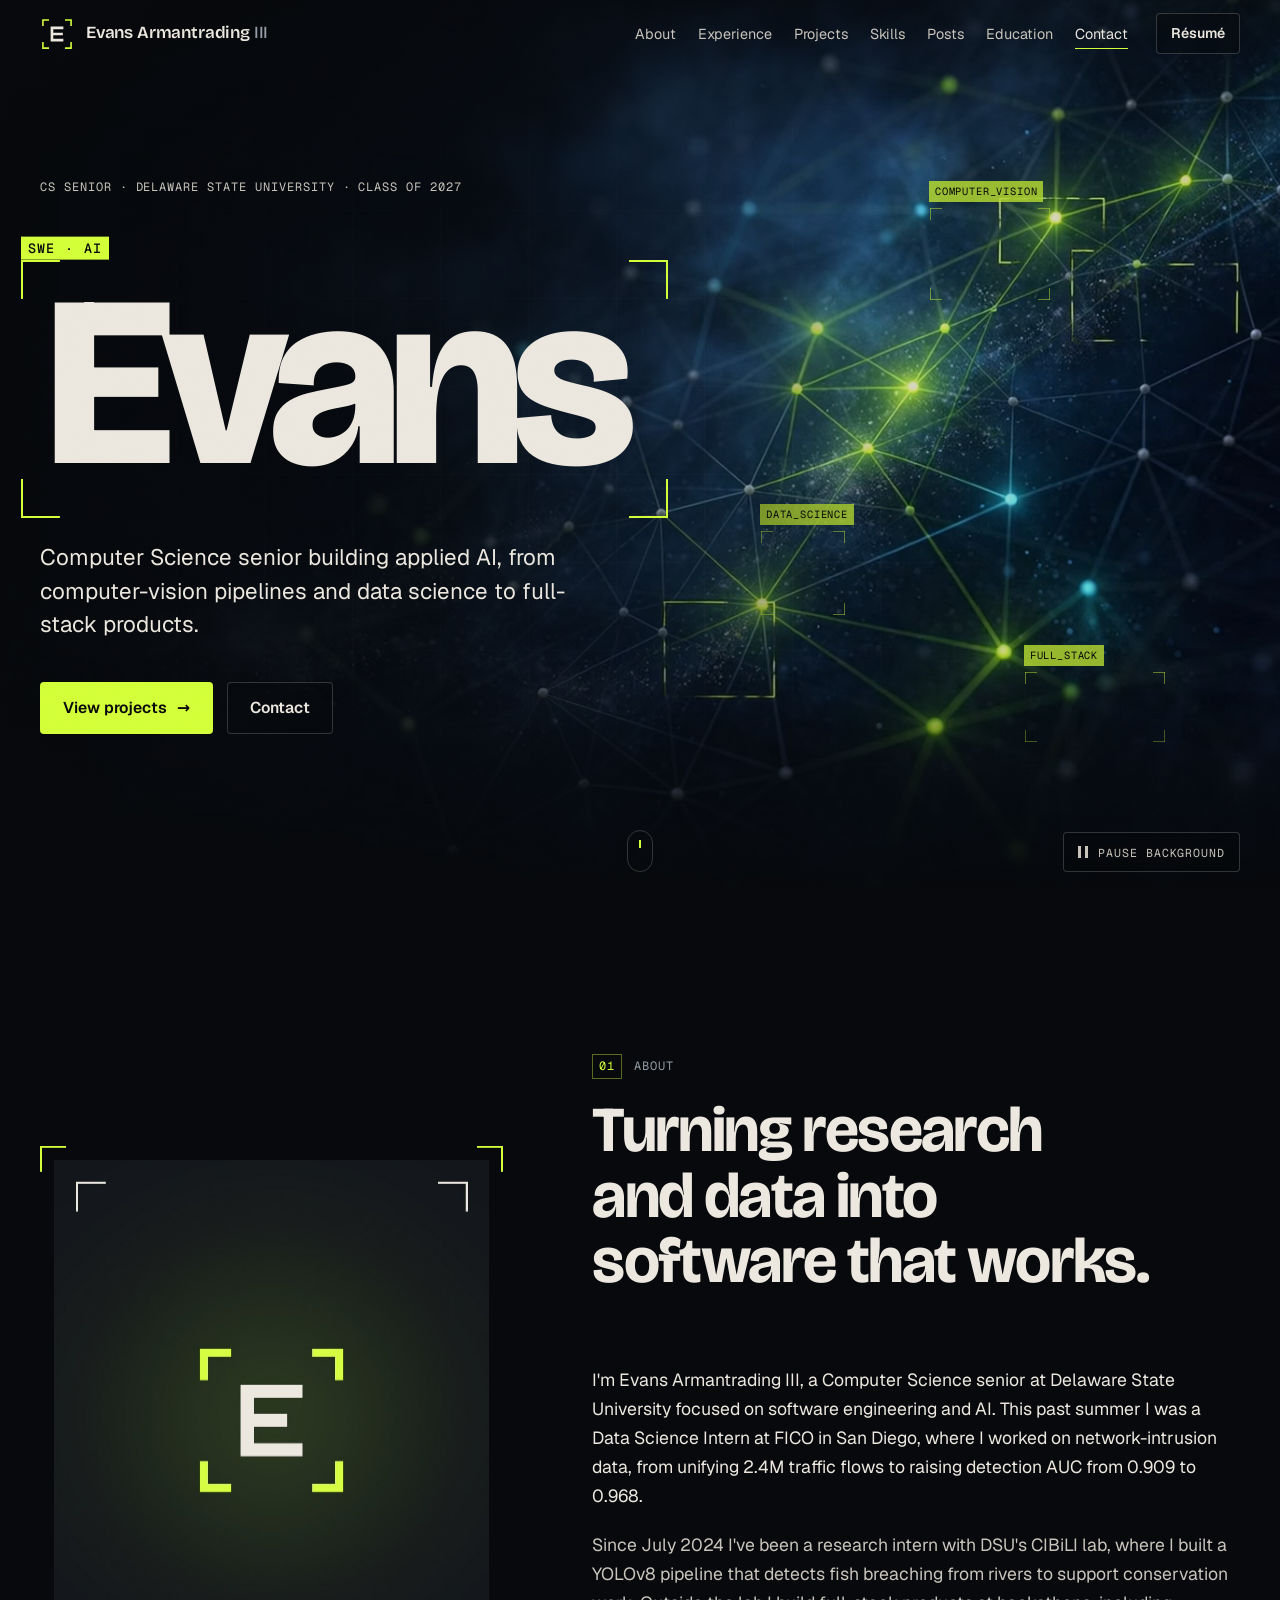
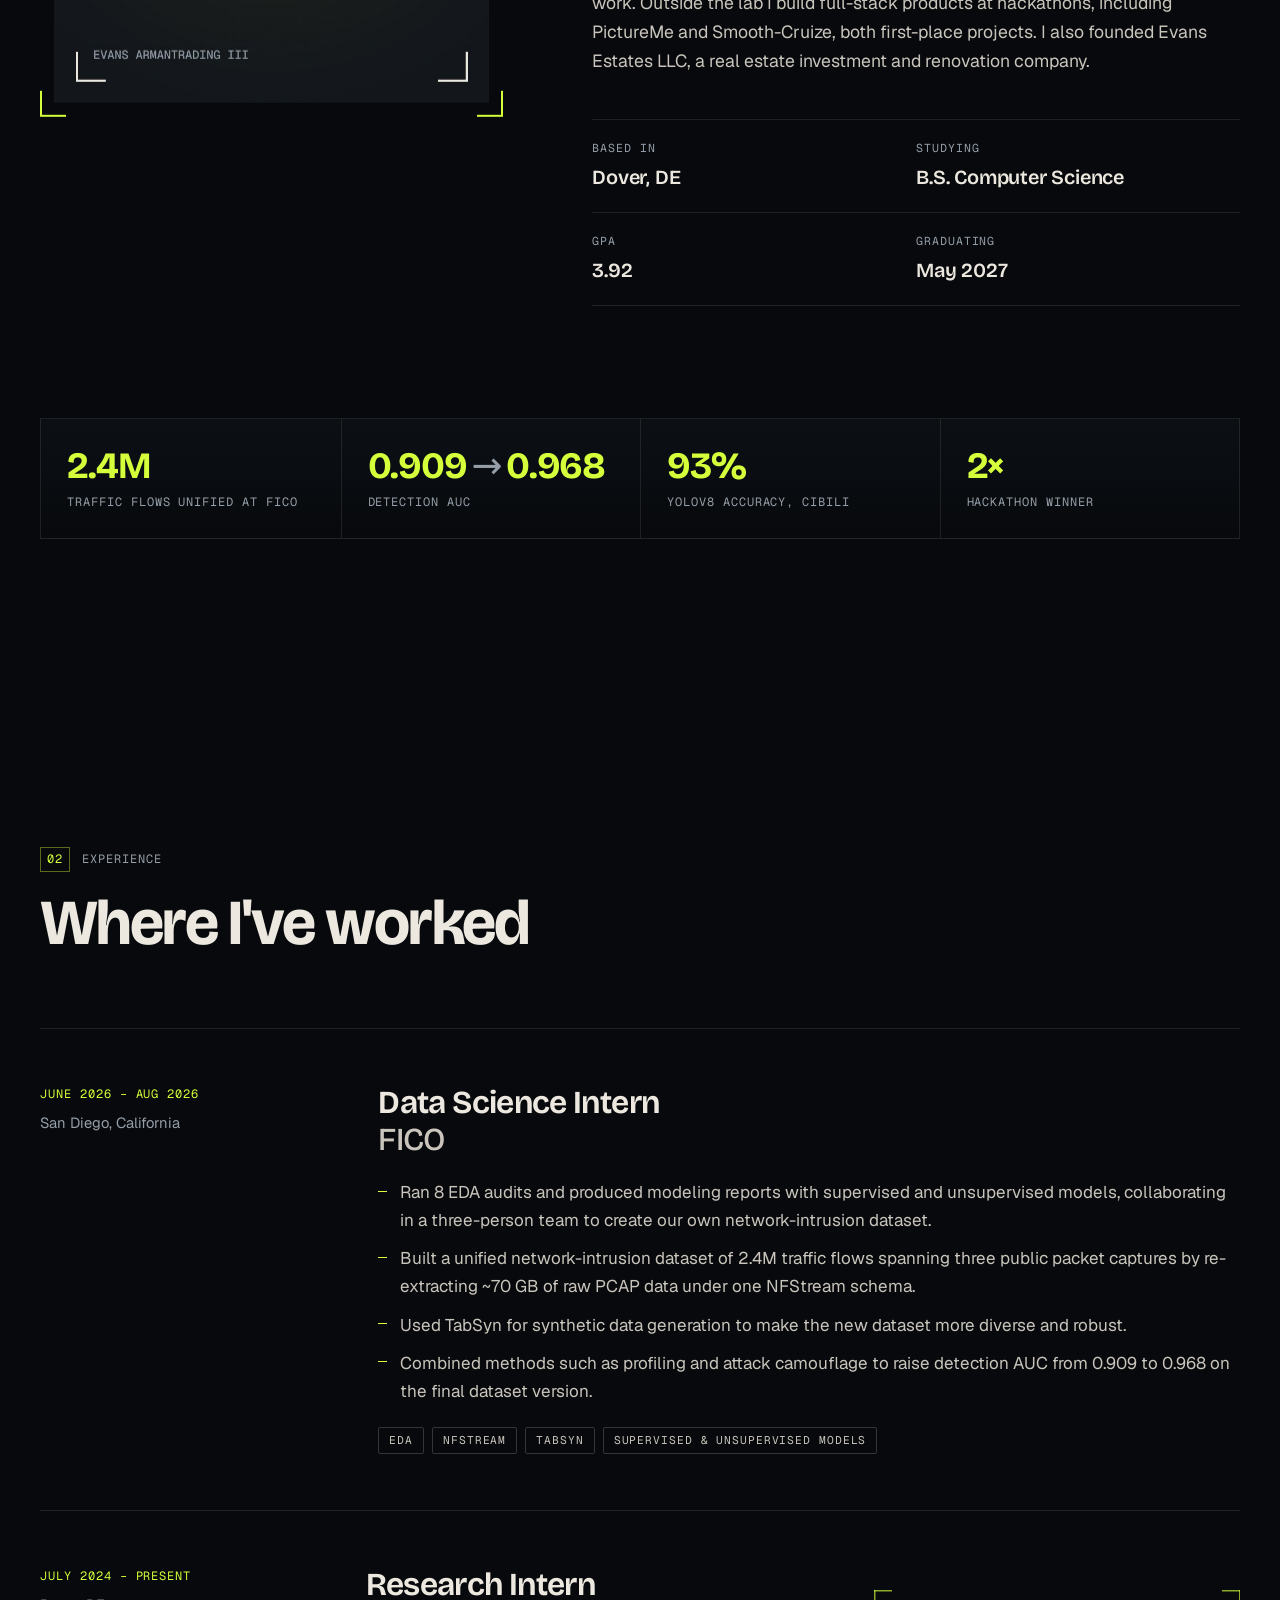
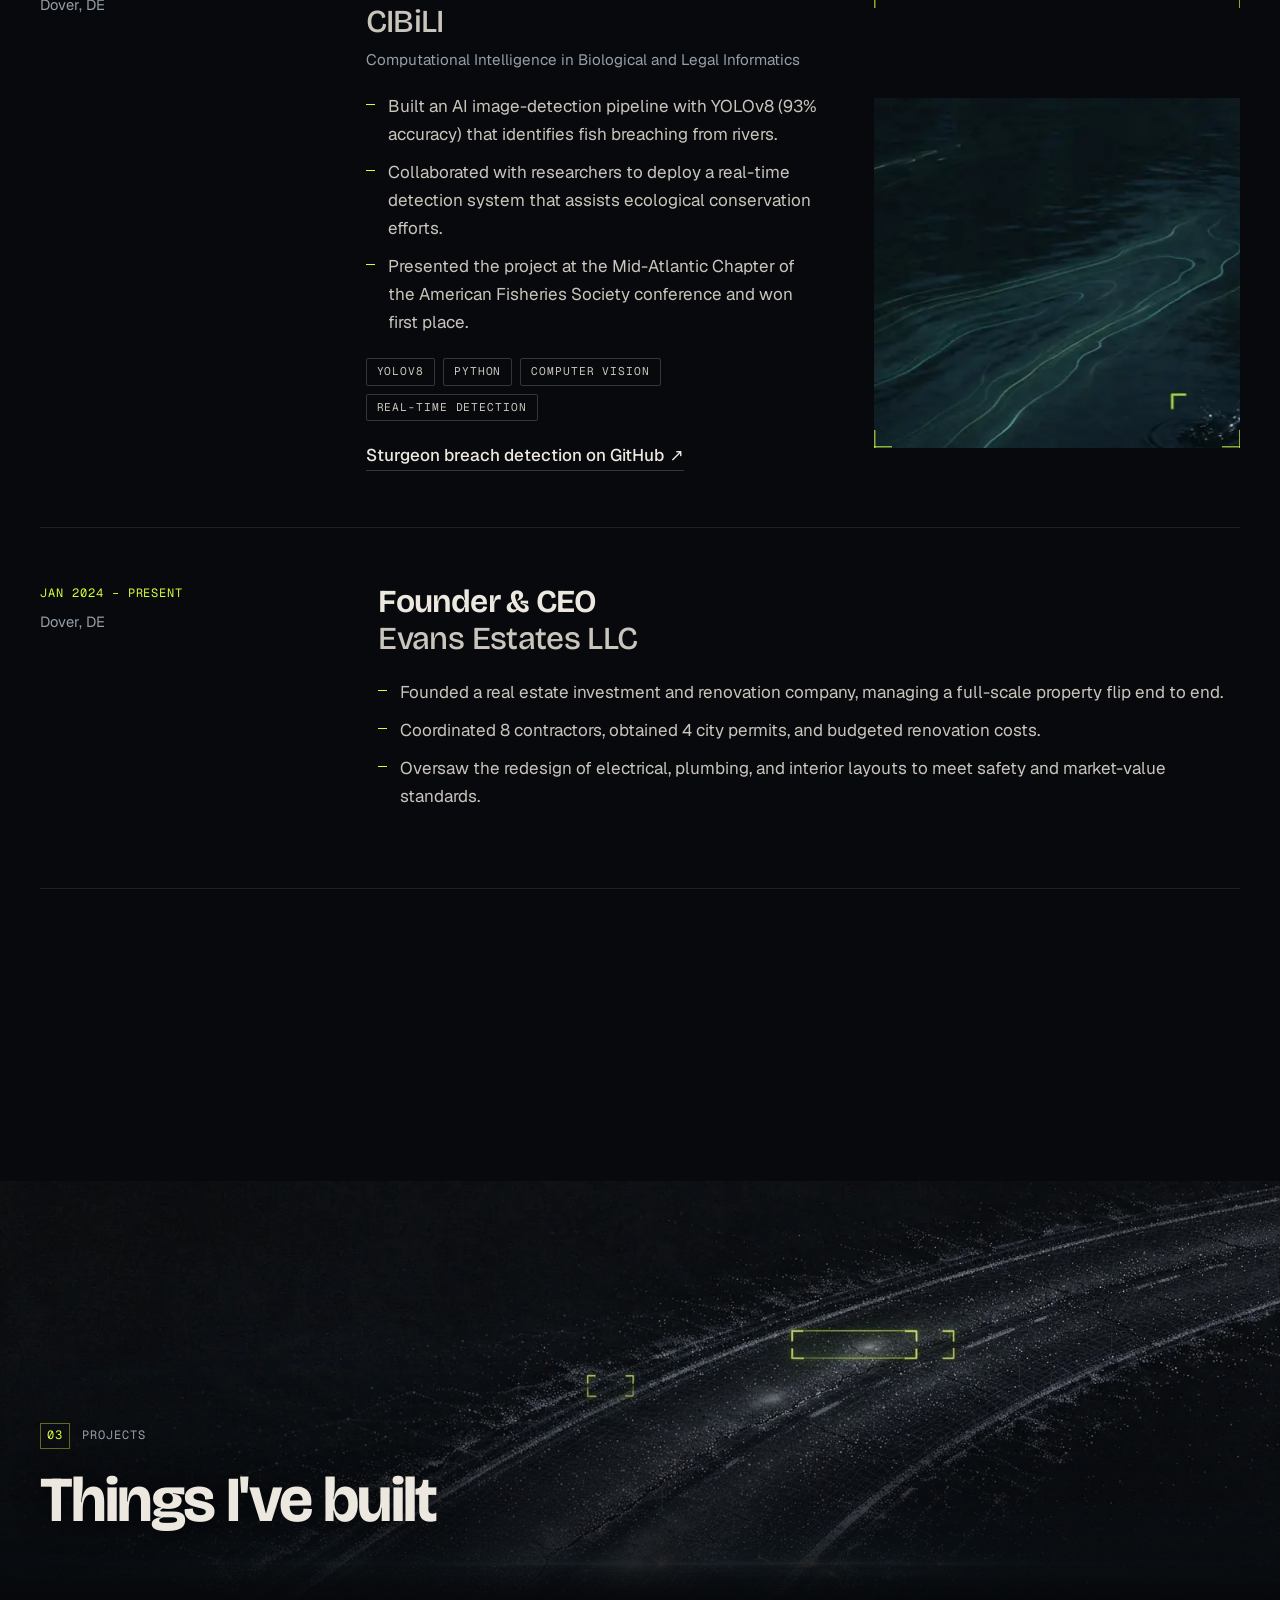
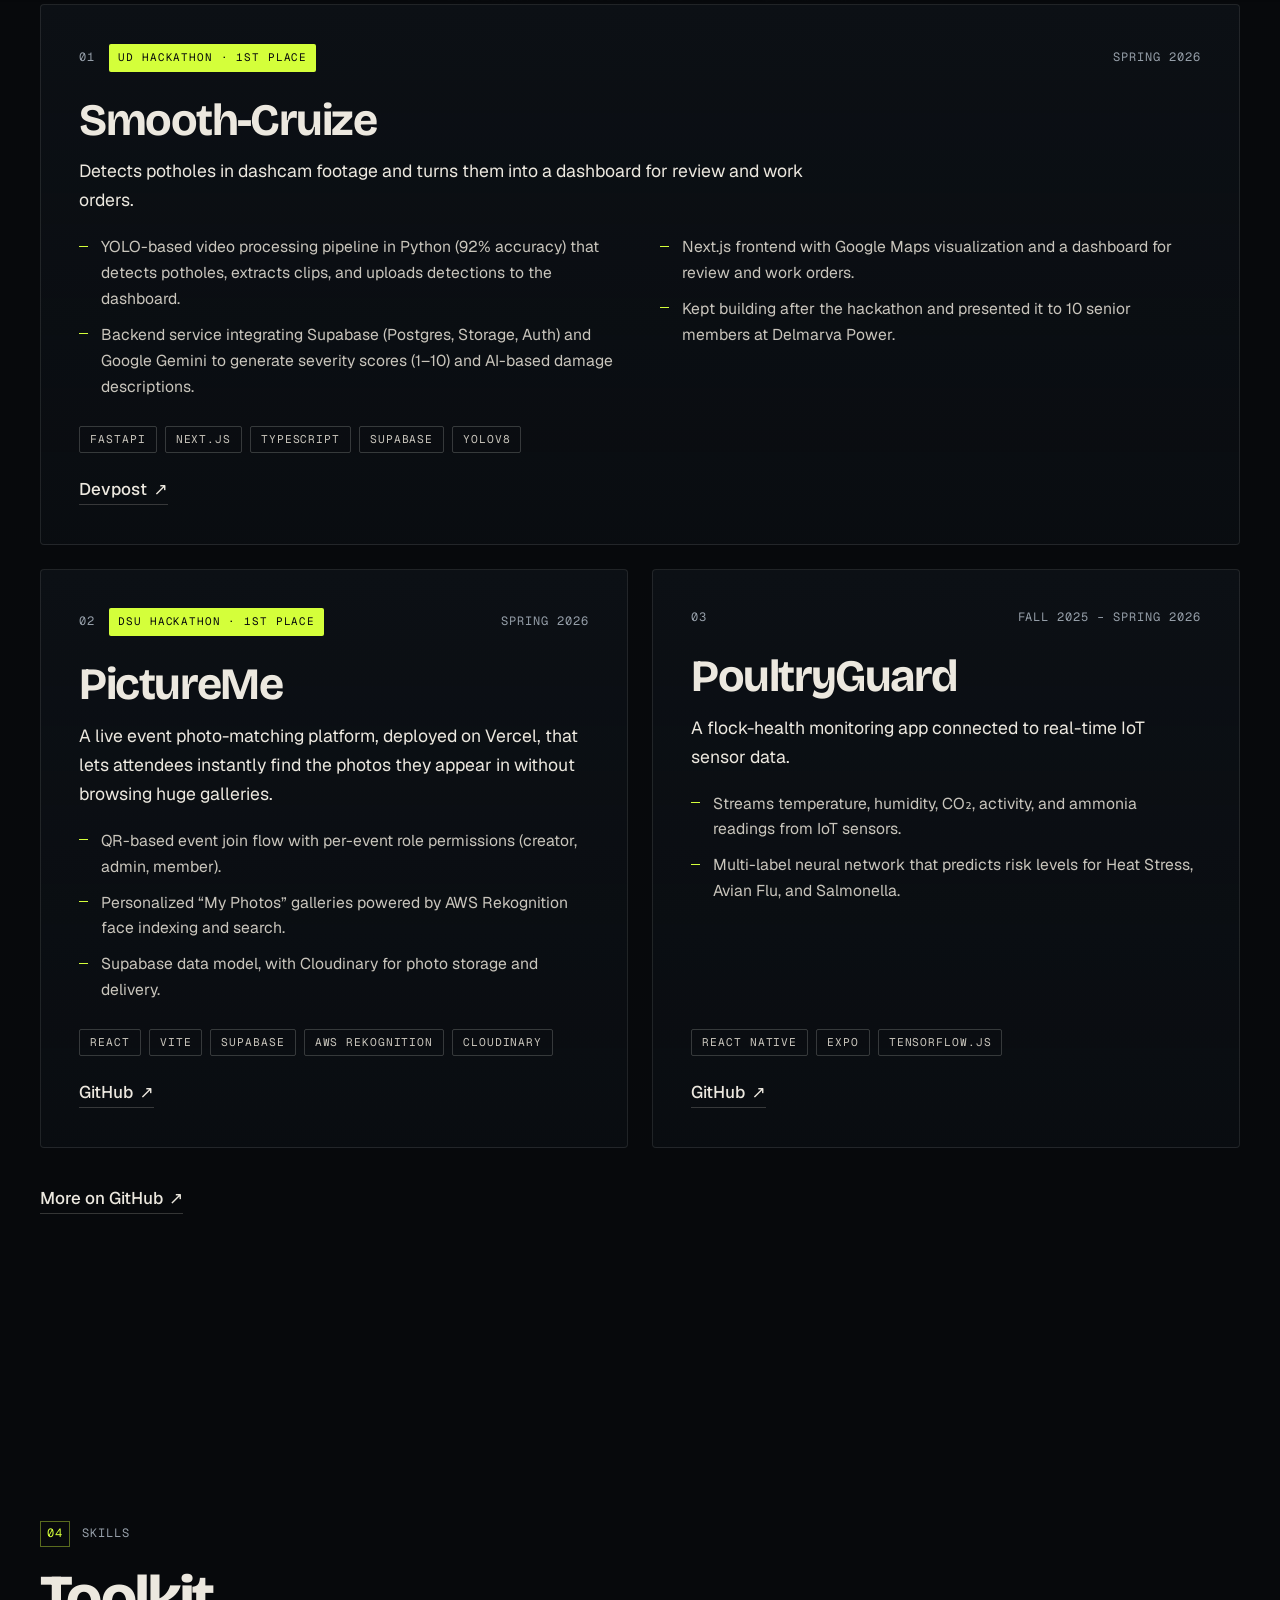
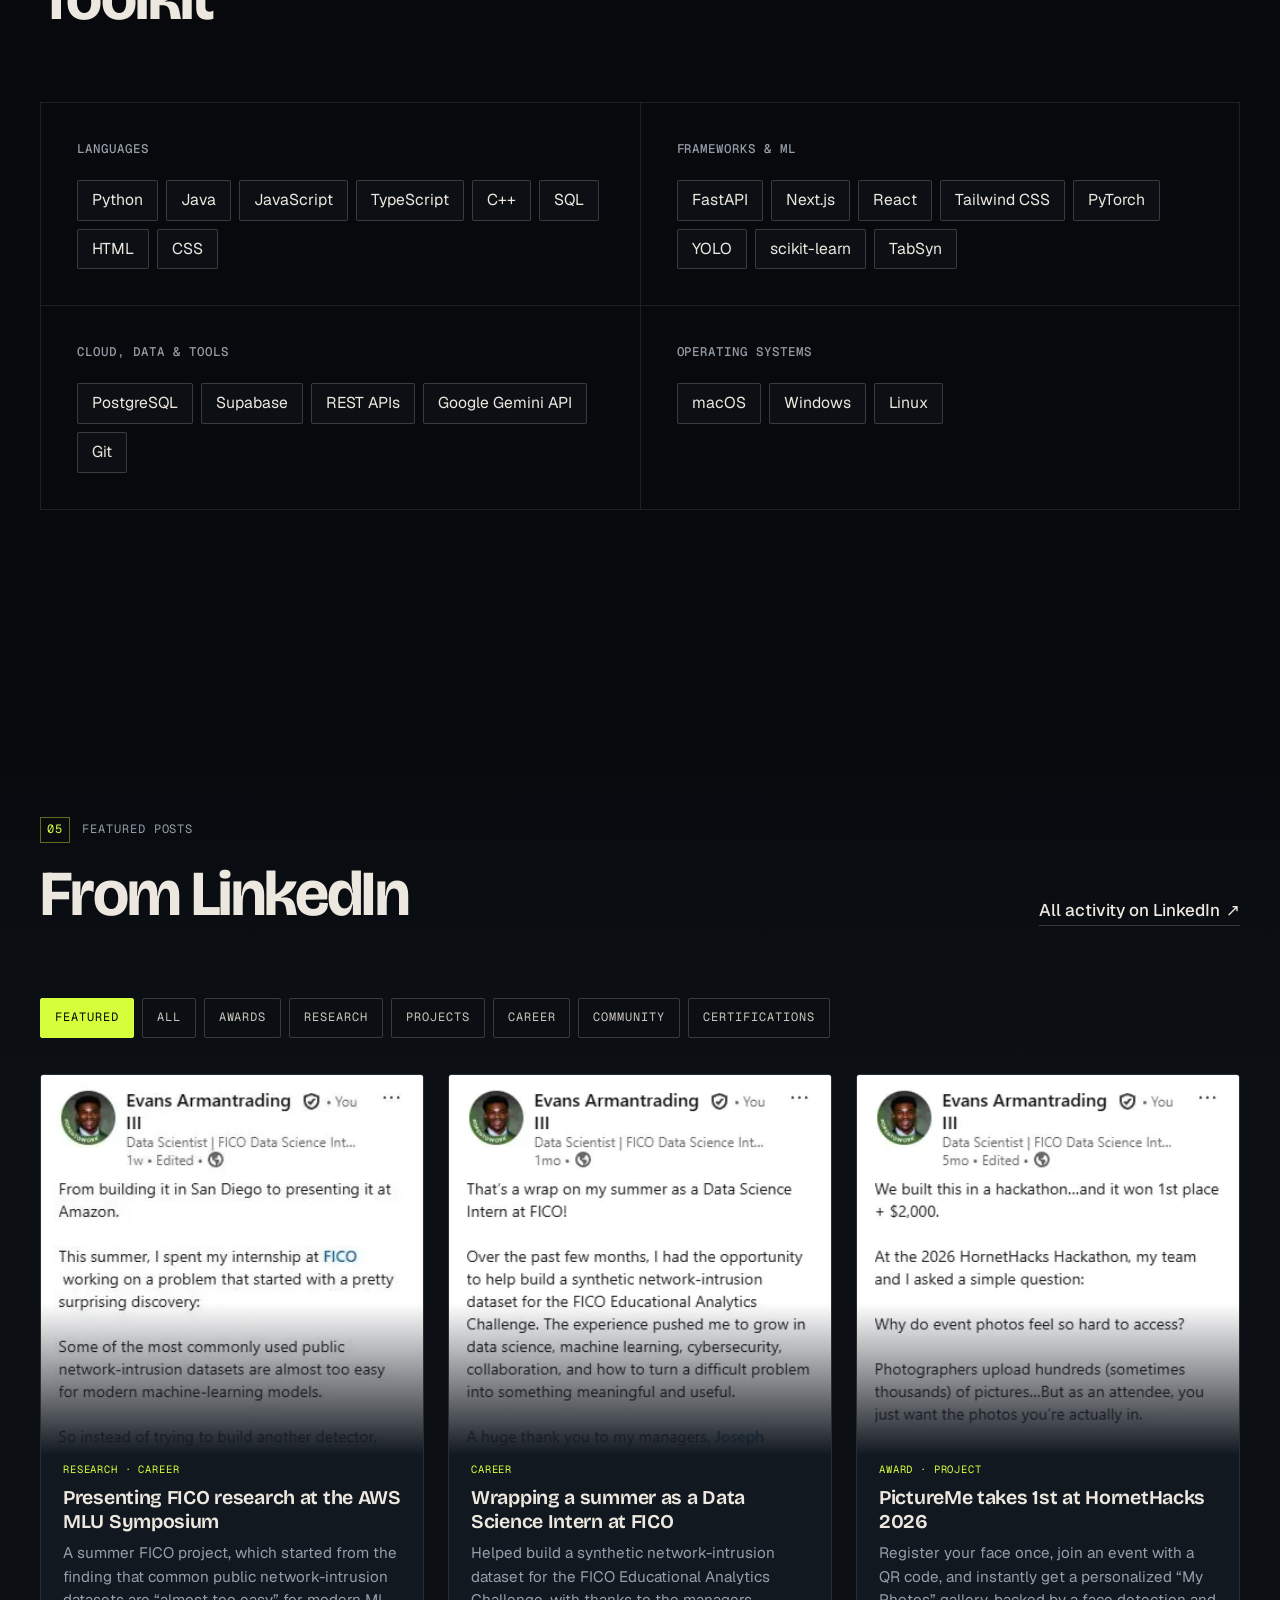
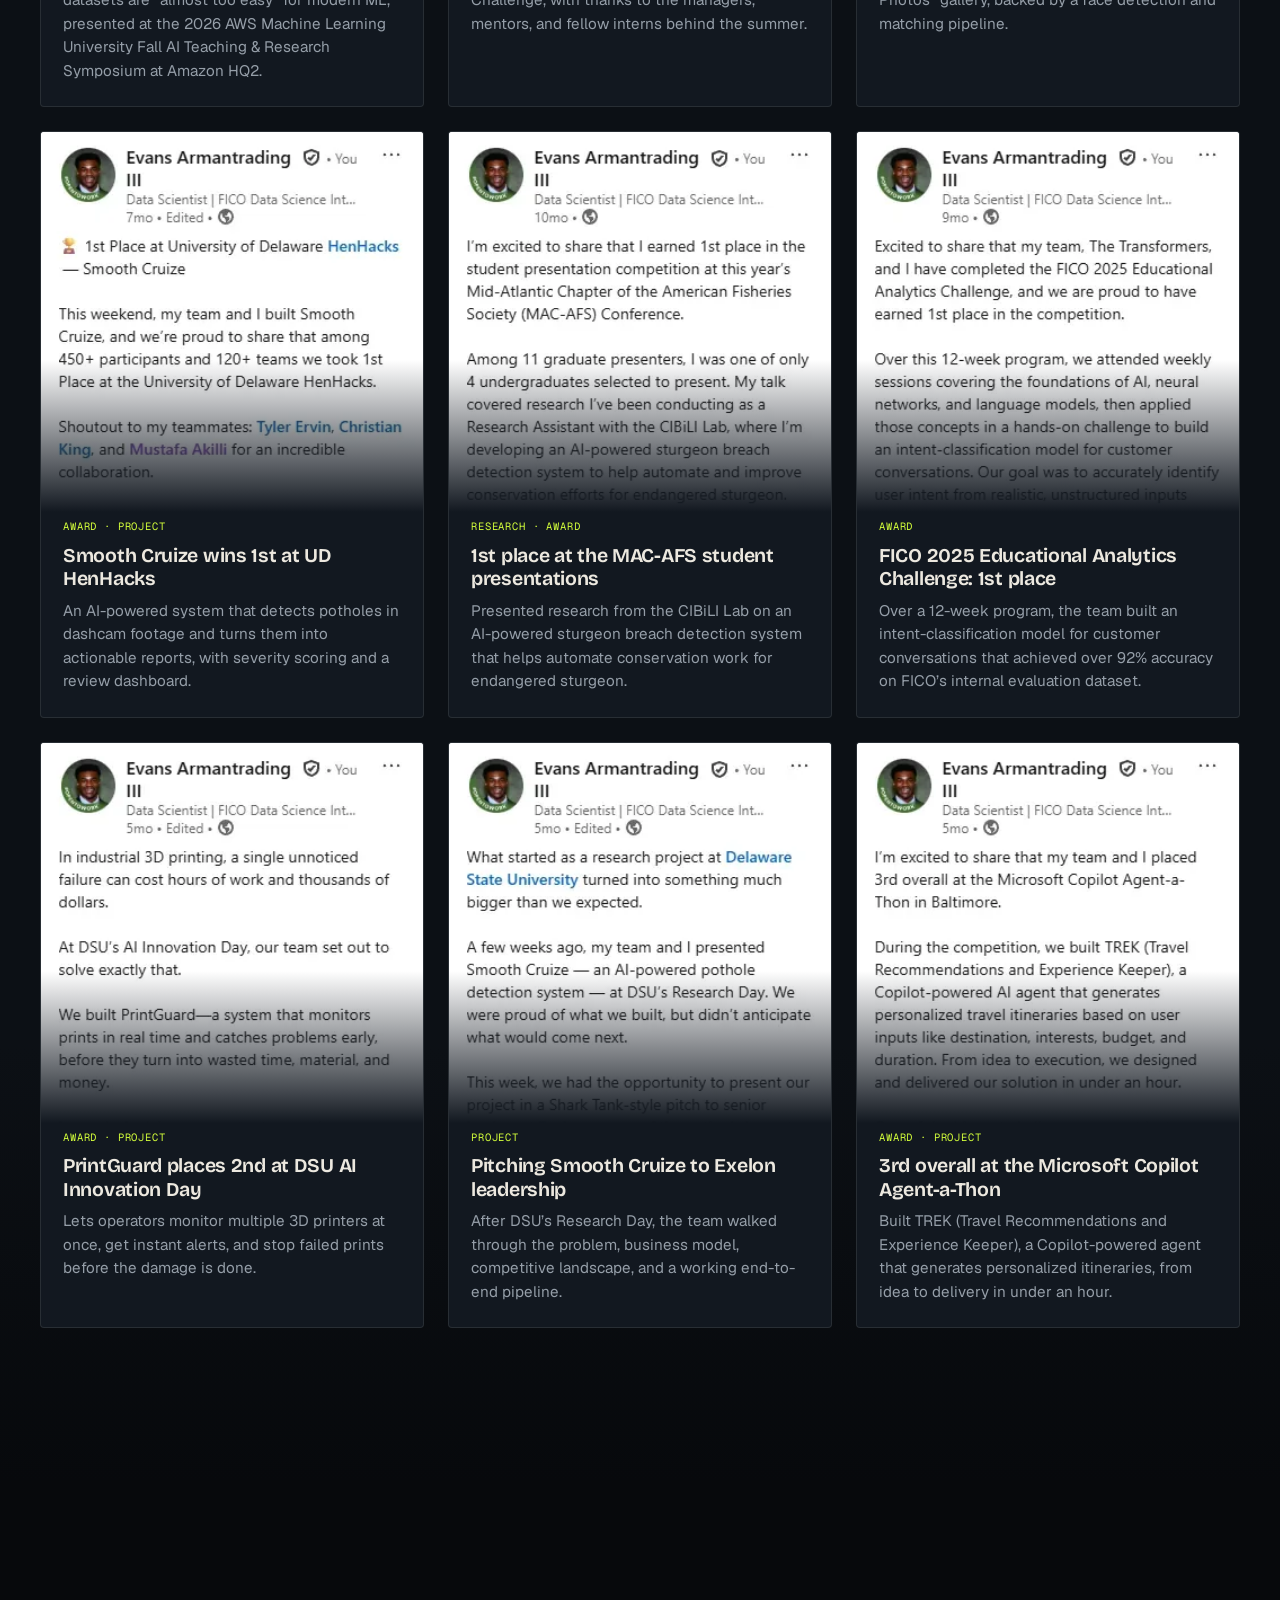
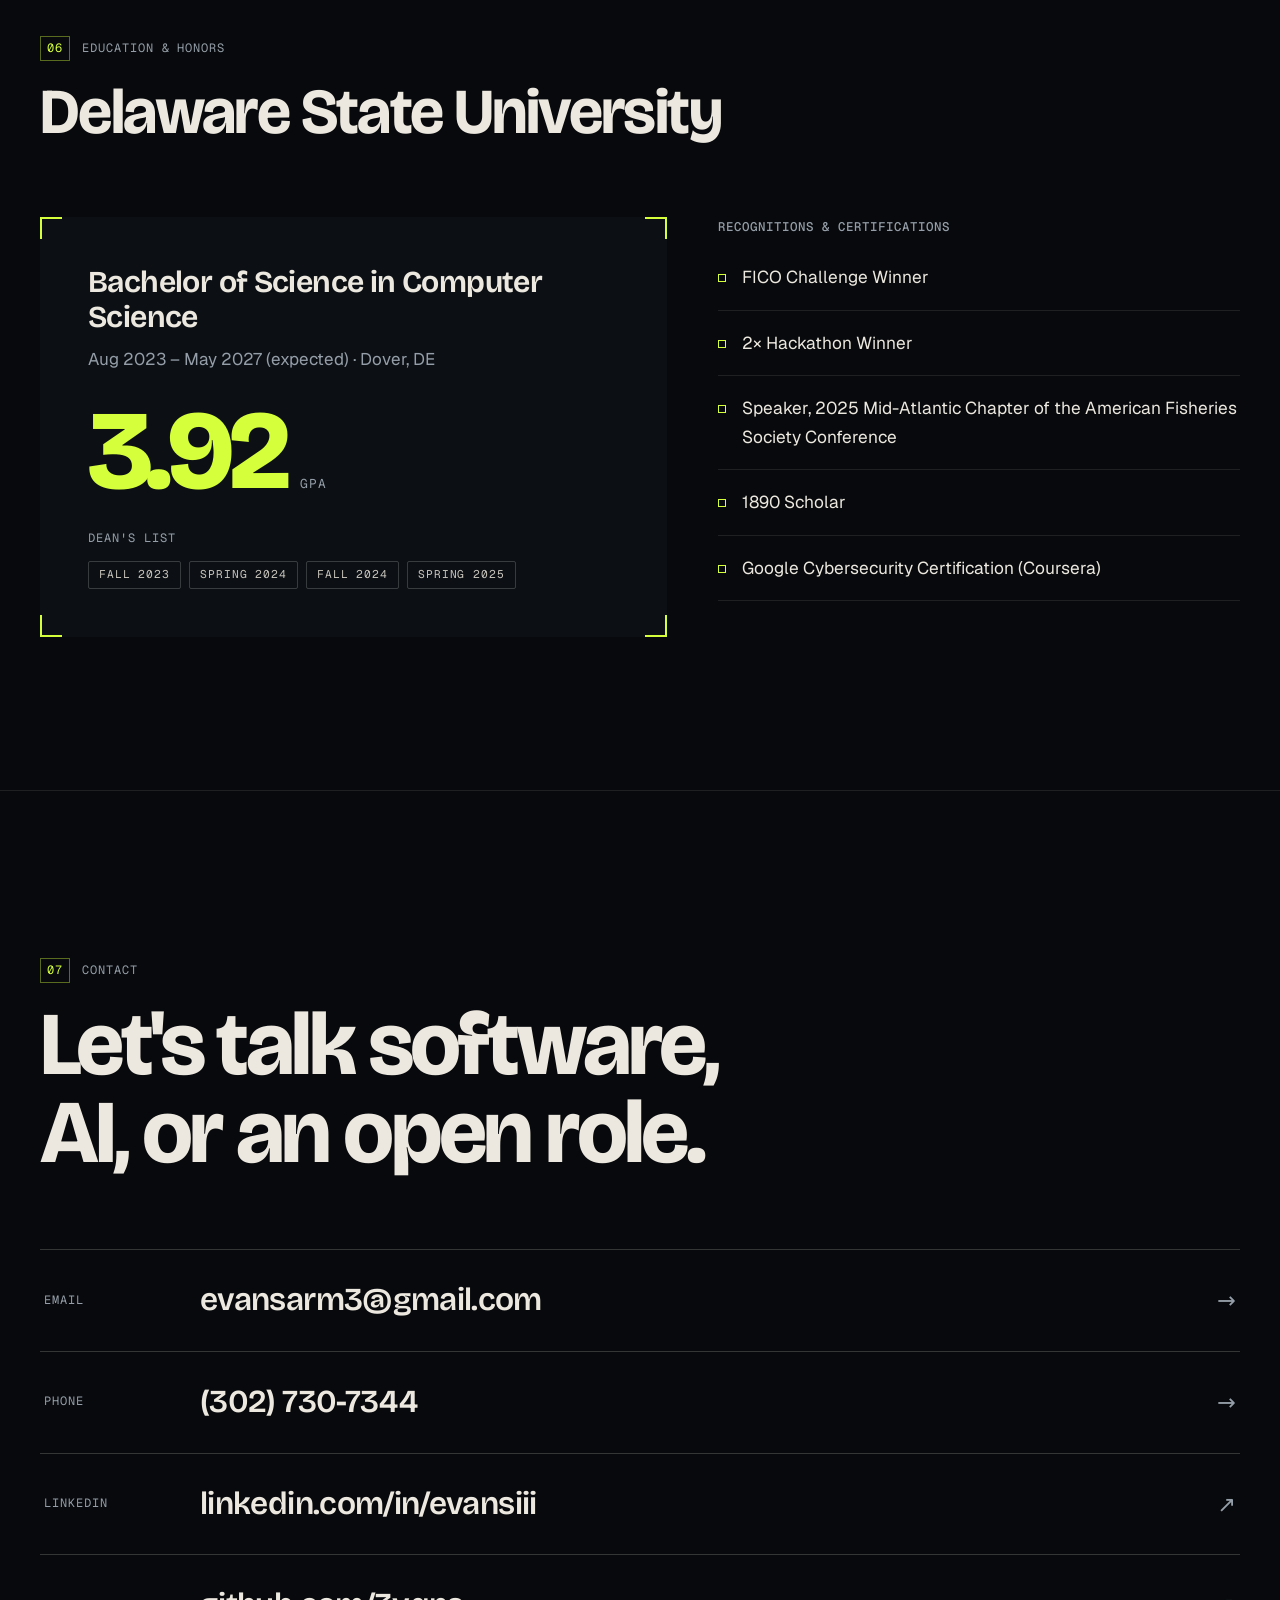
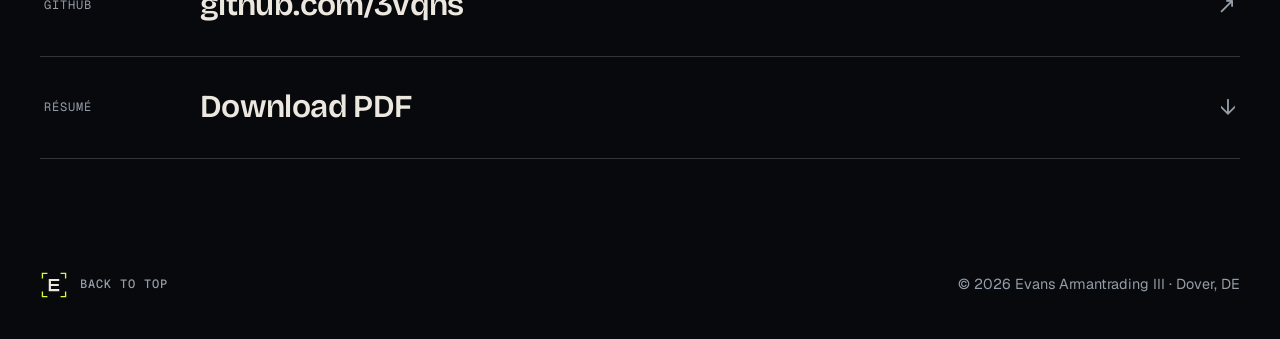
==== index.html @ afd39897 "Portfolio site: hero video, parallax, posts gallery, Pages deploy Static one-page portfolio for Evan" ====
<!doctype html>
<html lang="en" class="no-js">
<head>
  <meta charset="utf-8">
  <meta name="viewport" content="width=device-width, initial-scale=1, viewport-fit=cover">
  <title>Evans Armantrading III | Software Engineering &amp; AI</title>
  <meta name="description" content="Evans Armantrading III is a Computer Science senior at Delaware State University (Class of 2027) building applied AI: computer-vision pipelines, data science, and full-stack products.">
  <meta name="author" content="Evans Armantrading III">
  <link rel="canonical" href="https://3vqns.github.io/">
  <meta name="theme-color" content="#07090c">
  <meta name="color-scheme" content="dark">

  <meta property="og:type" content="profile">
  <meta property="og:site_name" content="Evans Armantrading III">
  <meta property="og:title" content="Evans Armantrading III | Software Engineering &amp; AI">
  <meta property="og:description" content="CS senior at Delaware State University building applied AI: computer vision, data science, and full-stack products.">
  <meta property="og:url" content="https://3vqns.github.io/">
  <meta property="og:image" content="https://3vqns.github.io/assets/img/og.jpg">
  <meta property="og:image:width" content="1200">
  <meta property="og:image:height" content="630">
  <meta property="og:image:alt" content="Evans Armantrading III, software engineering and applied AI, over an abstract neural-network render.">
  <meta property="profile:first_name" content="Evans">
  <meta property="profile:last_name" content="Armantrading">
  <meta name="twitter:card" content="summary_large_image">
  <meta name="twitter:title" content="Evans Armantrading III | Software Engineering &amp; AI">
  <meta name="twitter:description" content="CS senior at Delaware State University building applied AI: computer vision, data science, and full-stack products.">
  <meta name="twitter:image" content="https://3vqns.github.io/assets/img/og.jpg">

  <link rel="icon" href="favicon.svg" type="image/svg+xml">
  <link rel="icon" href="assets/img/favicon-32.png" sizes="32x32" type="image/png">
  <link rel="apple-touch-icon" href="assets/img/apple-touch-icon.png">
  <link rel="manifest" href="site.webmanifest">

  <link rel="preload" href="assets/fonts/bricolage-grotesque-latin.woff2" as="font" type="font/woff2" crossorigin>
  <link rel="preload" href="assets/fonts/geist-latin.woff2" as="font" type="font/woff2" crossorigin>
  <link rel="preload" as="image" href="assets/img/hero-poster-1280.webp" imagesrcset="assets/img/hero-poster-960.webp 960w, assets/img/hero-poster-1280.webp 1280w, assets/img/hero-poster-1920.webp 1920w" imagesizes="100vw" fetchpriority="high">
  <link rel="stylesheet" href="assets/css/styles.css">
  <script>document.documentElement.classList.replace('no-js', 'js');</script>

  <script type="application/ld+json">
  {
    "@context": "https://schema.org",
    "@type": "Person",
    "name": "Evans Armantrading III",
    "givenName": "Evans",
    "familyName": "Armantrading",
    "honorificSuffix": "III",
    "url": "https://3vqns.github.io/",
    "image": "https://3vqns.github.io/assets/img/og.jpg",
    "email": "mailto:evansarm3@gmail.com",
    "telephone": "+1-302-730-7344",
    "description": "Computer Science senior at Delaware State University focused on software engineering and AI.",
    "address": { "@type": "PostalAddress", "addressLocality": "Dover", "addressRegion": "DE", "addressCountry": "US" },
    "alumniOf": { "@type": "CollegeOrUniversity", "name": "Delaware State University", "url": "https://www.desu.edu/" },
    "affiliation": { "@type": "CollegeOrUniversity", "name": "Delaware State University" },
    "knowsAbout": ["Software Engineering", "Artificial Intelligence", "Machine Learning", "Computer Vision", "Data Science", "Python", "Java", "JavaScript", "TypeScript", "C++", "SQL", "React", "Next.js", "FastAPI", "PyTorch", "YOLO", "scikit-learn", "Supabase", "PostgreSQL"],
    "sameAs": ["https://www.linkedin.com/in/evansiii", "https://github.com/3vqns"]
  }
  </script>
</head>
<body>
  <a class="skip-link" href="#main">Skip to content</a>

  <header class="nav" data-nav>
    <div class="nav__inner">
      <a class="nav__brand" href="#top" aria-label="Evans Armantrading III, back to top">
        <svg class="mark" viewBox="0 0 64 64" aria-hidden="true"><use href="#mark"/></svg>
        <span class="nav__name">Evans Armantrading <span class="nav__suffix">III</span></span>
      </a>
      <button class="nav__toggle" type="button" aria-expanded="false" aria-controls="nav-menu" data-nav-toggle>
        <span class="visually-hidden">Menu</span>
        <span class="nav__toggle-bar" aria-hidden="true"></span>
        <span class="nav__toggle-bar" aria-hidden="true"></span>
      </button>
      <nav class="nav__menu" id="nav-menu" aria-label="Primary">
        <ul>
          <li><a href="#about">About</a></li>
          <li><a href="#experience">Experience</a></li>
          <li><a href="#projects">Projects</a></li>
          <li><a href="#skills">Skills</a></li>
          <li><a href="#posts">Posts</a></li>
          <li><a href="#education">Education</a></li>
          <li><a href="#contact">Contact</a></li>
        </ul>
        <a class="btn btn--small btn--ghost nav__resume" href="assets/Evans-Armantrading-III-Resume.pdf" download>Résumé</a>
      </nav>
    </div>
  </header>

  <main id="main">
    <!-- HERO ---------------------------------------------------------------->
    <section class="hero" id="top" aria-labelledby="hero-title">
      <div class="hero__layer hero__media" data-hero-depth="0.4" aria-hidden="true">
        <img class="hero__poster" src="assets/img/hero-poster-1280.webp"
             srcset="assets/img/hero-poster-960.webp 960w, assets/img/hero-poster-1280.webp 1280w, assets/img/hero-poster-1920.webp 1920w"
             sizes="100vw" alt="" width="1920" height="1080" fetchpriority="high" decoding="async">
        <video class="hero__video" muted loop playsinline preload="none" disablepictureinpicture
               poster="assets/img/hero-poster-1280.webp" data-hero-video tabindex="-1">
          <source data-src="assets/video/hero-540.webm" type="video/webm" media="(max-width: 820px)">
          <source data-src="assets/video/hero-540.mp4" type="video/mp4" media="(max-width: 820px)">
          <source data-src="assets/video/hero-1080.webm" type="video/webm">
          <source data-src="assets/video/hero-1080.mp4" type="video/mp4">
        </video>
      </div>
      <div class="hero__layer hero__grid" data-hero-depth="0.18" aria-hidden="true"></div>
      <div class="hero__layer hero__annotations" data-hero-depth="-0.12" aria-hidden="true">
        <span class="anno anno--a"><span class="anno__tag">computer_vision</span></span>
        <span class="anno anno--b"><span class="anno__tag">data_science</span></span>
        <span class="anno anno--c"><span class="anno__tag">full_stack</span></span>
      </div>
      <div class="hero__scrim" aria-hidden="true"></div>

      <div class="hero__content container" data-hero-depth="0.55" data-hero-fade>
        <p class="eyebrow hero__eyebrow">CS Senior <span aria-hidden="true">·</span> Delaware State University <span aria-hidden="true">·</span> Class of 2027</p>
        <h1 class="hero__title" id="hero-title">
          <span class="hero__name">Evans<span class="hero__box" aria-hidden="true"><span class="hero__box-tag">swe · ai</span></span></span>
        </h1>
        <p class="hero__lede">Computer Science senior building applied AI, from computer-vision pipelines and data science to full-stack products.</p>
        <div class="hero__ctas">
          <a class="btn btn--primary" href="#projects">View projects <span class="btn__arrow" aria-hidden="true">→</span></a>
          <a class="btn btn--ghost" href="#contact">Contact</a>
        </div>
      </div>

      <button class="hero__motion" type="button" data-motion-toggle aria-pressed="false" hidden>
        <span class="hero__motion-icon" aria-hidden="true"></span>
        <span class="hero__motion-label">Pause background</span>
      </button>
      <a class="hero__scroll" href="#about" aria-label="Scroll to About"><span aria-hidden="true"></span></a>
    </section>

    <!-- ABOUT --------------------------------------------------------------->
    <section class="section about" id="about" aria-labelledby="about-title">
      <div class="container about__grid">
        <figure class="about__portrait" data-reveal>
          <div class="frame frame--portrait" data-parallax="0.06">
            <!-- HEADSHOT: replace assets/img/headshot.jpg (4:5 crop recommended) -->
            <img src="assets/img/headshot.jpg" alt="Portrait of Evans Armantrading III" width="800" height="1000" loading="lazy" decoding="async">
          </div>
        </figure>
        <div class="about__body">
          <header class="section__head" data-reveal>
            <p class="section__index"><span>01</span> About</p>
            <h2 class="section__title" id="about-title">Turning research and data into software that works.</h2>
          </header>
          <div class="prose" data-reveal>
            <p>I'm Evans Armantrading III, a Computer Science senior at Delaware State University focused on software engineering and AI. This past summer I was a Data Science Intern at FICO in San Diego, where I worked on network-intrusion data, from unifying 2.4M traffic flows to raising detection AUC from 0.909 to 0.968.</p>
            <p>Since July 2024 I've been a research intern with DSU's CIBiLI lab, where I built a YOLOv8 pipeline that detects fish breaching from rivers to support conservation work. Outside the lab I build full-stack products at hackathons, including PictureMe and Smooth-Cruize, both first-place projects. I also founded Evans Estates LLC, a real estate investment and renovation company.</p>
          </div>
          <dl class="facts" data-reveal>
            <div><dt>Based in</dt><dd>Dover, DE</dd></div>
            <div><dt>Studying</dt><dd>B.S. Computer Science</dd></div>
            <div><dt>GPA</dt><dd>3.92</dd></div>
            <div><dt>Graduating</dt><dd>May 2027</dd></div>
          </dl>
        </div>
      </div>

      <div class="container">
        <ul class="readout" data-reveal aria-label="Highlights">
          <li><span class="readout__value">2.4M</span><span class="readout__label">traffic flows unified at FICO</span></li>
          <li><span class="readout__value"><span class="nowrap">0.909<span class="readout__arrow" aria-hidden="true">→</span></span><span class="visually-hidden"> to </span><span class="nowrap">0.968</span></span><span class="readout__label">detection AUC</span></li>
          <li><span class="readout__value">93%</span><span class="readout__label">YOLOv8 accuracy, CIBiLI</span></li>
          <li><span class="readout__value">2×</span><span class="readout__label">hackathon winner</span></li>
        </ul>
      </div>
    </section>

    <!-- EXPERIENCE ---------------------------------------------------------->
    <section class="section experience" id="experience" aria-labelledby="experience-title">
      <div class="container">
        <header class="section__head" data-reveal>
          <p class="section__index"><span>02</span> Experience</p>
          <h2 class="section__title" id="experience-title">Where I've worked</h2>
        </header>

        <ol class="timeline">
          <li class="role" data-reveal>
            <div class="role__meta">
              <p class="role__date">June 2026 – Aug 2026</p>
              <p class="role__place">San Diego, California</p>
            </div>
            <div class="role__body">
              <h3 class="role__title">Data Science Intern <span class="role__org">FICO</span></h3>
              <ul class="role__points">
                <li>Ran 8 EDA audits and produced modeling reports with supervised and unsupervised models, collaborating in a three-person team to create our own network-intrusion dataset.</li>
                <li>Built a unified network-intrusion dataset of 2.4M traffic flows spanning three public packet captures by re-extracting ~70&nbsp;GB of raw PCAP data under one NFStream schema.</li>
                <li>Used TabSyn for synthetic data generation to make the new dataset more diverse and robust.</li>
                <li>Combined methods such as profiling and attack camouflage to raise detection AUC from 0.909 to 0.968 on the final dataset version.</li>
              </ul>
              <ul class="chips" aria-label="Focus areas">
                <li>EDA</li><li>NFStream</li><li>TabSyn</li><li>Supervised &amp; unsupervised models</li>
              </ul>
            </div>
          </li>

          <li class="role role--feature" data-reveal>
            <div class="role__meta">
              <p class="role__date">July 2024 – Present</p>
              <p class="role__place">Dover, DE</p>
            </div>
            <div class="role__body">
              <h3 class="role__title">Research Intern <span class="role__org">CIBiLI</span></h3>
              <p class="role__sub">Computational Intelligence in Biological and Legal Informatics</p>
              <ul class="role__points">
                <li>Built an AI image-detection pipeline with YOLOv8 (93% accuracy) that identifies fish breaching from rivers.</li>
                <li>Collaborated with researchers to deploy a real-time detection system that assists ecological conservation efforts.</li>
                <li>Presented the project at the Mid-Atlantic Chapter of the American Fisheries Society conference and won first place.</li>
              </ul>
              <ul class="chips" aria-label="Tools">
                <li>YOLOv8</li><li>Python</li><li>Computer vision</li><li>Real-time detection</li>
              </ul>
              <p class="role__links"><a class="link" href="https://github.com/3vqns/sturgeon-breach-detection" rel="noopener">Sturgeon breach detection on GitHub <span aria-hidden="true">↗</span></a></p>
            </div>
            <figure class="role__art frame">
              <img data-parallax="0.08" src="assets/img/research-800.webp" srcset="assets/img/research-800.webp 800w, assets/img/research-1600.webp 1600w" sizes="(min-width: 900px) 40vw, 92vw"
                   alt="" width="1600" height="1067" loading="lazy" decoding="async">
            </figure>
          </li>

          <li class="role" data-reveal>
            <div class="role__meta">
              <p class="role__date">Jan 2024 – Present</p>
              <p class="role__place">Dover, DE</p>
            </div>
            <div class="role__body">
              <h3 class="role__title">Founder &amp; CEO <span class="role__org">Evans Estates LLC</span></h3>
              <ul class="role__points">
                <li>Founded a real estate investment and renovation company, managing a full-scale property flip end to end.</li>
                <li>Coordinated 8 contractors, obtained 4 city permits, and budgeted renovation costs.</li>
                <li>Oversaw the redesign of electrical, plumbing, and interior layouts to meet safety and market-value standards.</li>
              </ul>
            </div>
          </li>
        </ol>
      </div>
    </section>

    <!-- PROJECTS ------------------------------------------------------------>
    <section class="section projects" id="projects" aria-labelledby="projects-title">
      <div class="projects__banner" aria-hidden="true">
        <div class="projects__banner-img" data-parallax="0.18">
          <img src="assets/img/projects-800.webp" srcset="assets/img/projects-800.webp 800w, assets/img/projects-1600.webp 1600w" sizes="100vw"
               alt="" width="1600" height="1067" loading="lazy" decoding="async">
        </div>
      </div>
      <div class="container">
        <header class="section__head section__head--over" data-reveal>
          <p class="section__index"><span>03</span> Projects</p>
          <h2 class="section__title" id="projects-title">Things I've built</h2>
        </header>

        <div class="project-grid">
          <article class="project project--wide" data-reveal aria-labelledby="p-smooth">
            <div class="project__top">
              <span class="project__num">01</span>
              <span class="badge">UD Hackathon · 1st Place</span>
              <span class="project__date">Spring 2026</span>
            </div>
            <h3 class="project__title" id="p-smooth">Smooth-Cruize</h3>
            <p class="project__desc">Detects potholes in dashcam footage and turns them into a dashboard for review and work orders.</p>
            <ul class="project__points">
              <li>YOLO-based video processing pipeline in Python (92% accuracy) that detects potholes, extracts clips, and uploads detections to the dashboard.</li>
              <li>Backend service integrating Supabase (Postgres, Storage, Auth) and Google Gemini to generate severity scores (1–10) and AI-based damage descriptions.</li>
              <li>Next.js frontend with Google Maps visualization and a dashboard for review and work orders.</li>
              <li>Kept building after the hackathon and presented it to 10 senior members at Delmarva Power.</li>
            </ul>
            <ul class="chips" aria-label="Tech used"><li>FastAPI</li><li>Next.js</li><li>TypeScript</li><li>Supabase</li><li>YOLOv8</li></ul>
            <p class="project__links"><a class="link" href="https://devpost.com/software/smooth-cruize" rel="noopener">Devpost <span aria-hidden="true">↗</span></a></p>
          </article>

          <article class="project" data-reveal aria-labelledby="p-pictureme">
            <div class="project__top">
              <span class="project__num">02</span>
              <span class="badge">DSU Hackathon · 1st Place</span>
              <span class="project__date">Spring 2026</span>
            </div>
            <h3 class="project__title" id="p-pictureme">PictureMe</h3>
            <p class="project__desc">A live event photo-matching platform, deployed on Vercel, that lets attendees instantly find the photos they appear in without browsing huge galleries.</p>
            <ul class="project__points">
              <li>QR-based event join flow with per-event role permissions (creator, admin, member).</li>
              <li>Personalized “My Photos” galleries powered by AWS Rekognition face indexing and search.</li>
              <li>Supabase data model, with Cloudinary for photo storage and delivery.</li>
            </ul>
            <ul class="chips" aria-label="Tech used"><li>React</li><li>Vite</li><li>Supabase</li><li>AWS Rekognition</li><li>Cloudinary</li></ul>
            <p class="project__links"><a class="link" href="https://github.com/3vqns/PictureMe" rel="noopener">GitHub <span aria-hidden="true">↗</span></a></p>
          </article>

          <article class="project" data-reveal aria-labelledby="p-poultry">
            <div class="project__top">
              <span class="project__num">03</span>
              <span class="project__date">Fall 2025 – Spring 2026</span>
            </div>
            <h3 class="project__title" id="p-poultry">PoultryGuard</h3>
            <p class="project__desc">A flock-health monitoring app connected to real-time IoT sensor data.</p>
            <ul class="project__points">
              <li>Streams temperature, humidity, CO₂, activity, and ammonia readings from IoT sensors.</li>
              <li>Multi-label neural network that predicts risk levels for Heat Stress, Avian Flu, and Salmonella.</li>
            </ul>
            <ul class="chips" aria-label="Tech used"><li>React Native</li><li>Expo</li><li>TensorFlow.js</li></ul>
            <p class="project__links"><a class="link" href="https://github.com/3vqns/PoultryApp" rel="noopener">GitHub <span aria-hidden="true">↗</span></a></p>
          </article>
        </div>

        <p class="projects__more" data-reveal><a class="link" href="https://github.com/3vqns" rel="noopener">More on GitHub <span aria-hidden="true">↗</span></a></p>
      </div>
    </section>

    <!-- SKILLS -------------------------------------------------------------->
    <section class="section skills" id="skills" aria-labelledby="skills-title">
      <div class="container">
        <header class="section__head" data-reveal>
          <p class="section__index"><span>04</span> Skills</p>
          <h2 class="section__title" id="skills-title">Toolkit</h2>
        </header>
        <div class="skill-grid">
          <section class="skill-group" data-reveal aria-labelledby="sk-lang">
            <h3 id="sk-lang" class="skill-group__title">Languages</h3>
            <ul class="chips chips--lg"><li>Python</li><li>Java</li><li>JavaScript</li><li>TypeScript</li><li>C++</li><li>SQL</li><li>HTML</li><li>CSS</li></ul>
          </section>
          <section class="skill-group" data-reveal aria-labelledby="sk-fw">
            <h3 id="sk-fw" class="skill-group__title">Frameworks &amp; ML</h3>
            <ul class="chips chips--lg"><li>FastAPI</li><li>Next.js</li><li>React</li><li>Tailwind CSS</li><li>PyTorch</li><li>YOLO</li><li>scikit-learn</li><li>TabSyn</li></ul>
          </section>
          <section class="skill-group" data-reveal aria-labelledby="sk-tools">
            <h3 id="sk-tools" class="skill-group__title">Cloud, data &amp; tools</h3>
            <ul class="chips chips--lg"><li>PostgreSQL</li><li>Supabase</li><li>REST APIs</li><li>Google Gemini API</li><li>Git</li></ul>
          </section>
          <section class="skill-group" data-reveal aria-labelledby="sk-os">
            <h3 id="sk-os" class="skill-group__title">Operating systems</h3>
            <ul class="chips chips--lg"><li>macOS</li><li>Windows</li><li>Linux</li></ul>
          </section>
        </div>
      </div>
    </section>

    <!-- POSTS --------------------------------------------------------------->
    <section class="section posts" id="posts" aria-labelledby="posts-title">
      <div class="container">
        <header class="section__head posts__head" data-reveal>
          <div>
            <p class="section__index"><span>05</span> Featured posts</p>
            <h2 class="section__title" id="posts-title">From LinkedIn</h2>
          </div>
          <a class="link" href="https://www.linkedin.com/in/evansiii/recent-activity/all/" rel="noopener">All activity on LinkedIn <span aria-hidden="true">↗</span></a>
        </header>

        <div class="filters" role="group" aria-label="Filter posts" data-filters>
          <button type="button" class="filter" data-filter="featured" aria-pressed="true">Featured</button>
          <button type="button" class="filter" data-filter="all" aria-pressed="false">All</button>
          <button type="button" class="filter" data-filter="award" aria-pressed="false">Awards</button>
          <button type="button" class="filter" data-filter="research" aria-pressed="false">Research</button>
          <button type="button" class="filter" data-filter="project" aria-pressed="false">Projects</button>
          <button type="button" class="filter" data-filter="career" aria-pressed="false">Career</button>
          <button type="button" class="filter" data-filter="community" aria-pressed="false">Community</button>
          <button type="button" class="filter" data-filter="cert" aria-pressed="false">Certifications</button>
        </div>
        <p class="visually-hidden" aria-live="polite" data-posts-status></p>

        <ul class="post-grid" data-posts>
          <noscript>
            <li class="post-noscript">Turn on JavaScript to browse the post gallery, or <a class="link" href="https://www.linkedin.com/in/evansiii/recent-activity/all/">view the posts on LinkedIn</a>.</li>
          </noscript>
        </ul>
      </div>

      <dialog class="lightbox" data-lightbox aria-labelledby="lb-title">
        <div class="lightbox__inner">
          <div class="lightbox__bar">
            <p class="lightbox__count" data-lb-count></p>
            <div class="lightbox__nav">
              <button type="button" class="icon-btn" data-lb-prev aria-label="Previous post">←</button>
              <button type="button" class="icon-btn" data-lb-next aria-label="Next post">→</button>
              <button type="button" class="icon-btn" data-lb-close aria-label="Close">✕</button>
            </div>
          </div>
          <div class="lightbox__body">
            <div class="lightbox__shot" tabindex="0" aria-label="Post screenshot, scrollable">
              <img data-lb-img alt="" width="339" height="1000" decoding="async">
            </div>
            <div class="lightbox__text">
              <h3 class="lightbox__title" id="lb-title" data-lb-title></h3>
              <blockquote class="lightbox__quote" data-lb-quote></blockquote>
              <p class="lightbox__summary" data-lb-summary></p>
              <p class="lightbox__links" data-lb-links></p>
            </div>
          </div>
        </div>
      </dialog>
    </section>

    <!-- EDUCATION ----------------------------------------------------------->
    <section class="section education" id="education" aria-labelledby="education-title">
      <div class="container">
        <header class="section__head" data-reveal>
          <p class="section__index"><span>06</span> Education &amp; honors</p>
          <h2 class="section__title" id="education-title">Delaware State University</h2>
        </header>
        <div class="edu-grid">
          <article class="edu-card frame" data-reveal>
            <p class="edu-card__degree">Bachelor of Science in Computer Science</p>
            <p class="edu-card__meta">Aug 2023 – May 2027 (expected) <span aria-hidden="true">·</span> Dover, DE</p>
            <div class="edu-card__gpa">
              <span class="edu-card__gpa-value">3.92</span>
              <span class="edu-card__gpa-label">GPA</span>
            </div>
            <div class="edu-card__deans">
              <p class="edu-card__label">Dean's List</p>
              <ul class="chips"><li>Fall 2023</li><li>Spring 2024</li><li>Fall 2024</li><li>Spring 2025</li></ul>
            </div>
          </article>
          <div class="honors" data-reveal>
            <h3 class="honors__title">Recognitions &amp; certifications</h3>
            <ul class="honors__list">
              <li><span class="honors__mark" aria-hidden="true"></span>FICO Challenge Winner</li>
              <li><span class="honors__mark" aria-hidden="true"></span>2× Hackathon Winner</li>
              <li><span class="honors__mark" aria-hidden="true"></span>Speaker, 2025 Mid-Atlantic Chapter of the American Fisheries Society Conference</li>
              <li><span class="honors__mark" aria-hidden="true"></span>1890 Scholar</li>
              <li><span class="honors__mark" aria-hidden="true"></span>Google Cybersecurity Certification (Coursera)</li>
            </ul>
          </div>
        </div>
      </div>
    </section>
  </main>

  <!-- CONTACT --------------------------------------------------------------->
  <footer class="contact" id="contact" aria-labelledby="contact-title">
    <div class="contact__glow" aria-hidden="true" data-parallax="0.12"></div>
    <div class="container">
      <header class="section__head" data-reveal>
        <p class="section__index"><span>07</span> Contact</p>
        <h2 class="contact__title" id="contact-title">Let's talk software, AI, or an open role.</h2>
      </header>
      <ul class="contact__list" data-reveal>
        <li><a class="contact__row" href="mailto:evansarm3@gmail.com"><span class="contact__label">Email</span><span class="contact__value">evansarm3@gmail.com</span><span class="contact__go" aria-hidden="true">→</span></a></li>
        <li><a class="contact__row" href="tel:+13027307344"><span class="contact__label">Phone</span><span class="contact__value">(302) 730-7344</span><span class="contact__go" aria-hidden="true">→</span></a></li>
        <li><a class="contact__row" href="https://www.linkedin.com/in/evansiii" rel="noopener"><span class="contact__label">LinkedIn</span><span class="contact__value">linkedin.com/in/evansiii</span><span class="contact__go" aria-hidden="true">↗</span></a></li>
        <li><a class="contact__row" href="https://github.com/3vqns" rel="noopener"><span class="contact__label">GitHub</span><span class="contact__value">github.com/3vqns</span><span class="contact__go" aria-hidden="true">↗</span></a></li>
        <li><a class="contact__row" href="assets/Evans-Armantrading-III-Resume.pdf" download><span class="contact__label">Résumé</span><span class="contact__value">Download PDF</span><span class="contact__go" aria-hidden="true">↓</span></a></li>
      </ul>
      <div class="footer__base">
        <a class="nav__brand" href="#top" aria-label="Back to top">
          <svg class="mark" viewBox="0 0 64 64" aria-hidden="true"><use href="#mark"/></svg>
          <span>Back to top</span>
        </a>
        <p>© <span data-year>2026</span> Evans Armantrading III <span aria-hidden="true">·</span> Dover, DE</p>
      </div>
    </div>
  </footer>

  <svg width="0" height="0" style="position:absolute" aria-hidden="true" focusable="false">
    <symbol id="mark" viewBox="0 0 64 64">
      <path fill="none" stroke-width="3" style="stroke: var(--mark-frame, currentColor)" d="M5.5 17V5.5H17M47 5.5h11.5V17M58.5 47v11.5H47M17 58.5H5.5V47"/>
      <path style="fill: var(--mark-e, currentColor)" d="M20 18h24v5H25v6.5h18v5H25V41h19v5H20z"/>
    </symbol>
  </svg>

  <script src="assets/js/posts-data.js" defer></script>
  <script src="assets/js/main.js" defer></script>
</body>
</html>
---- assets/css/styles.css ----
/* ==========================================================================
   Evans Armantrading III, portfolio
   Identity: "signal": ink-black field, bone text, chartreuse detection accents.
   ========================================================================== */

@font-face {
  font-family: "Bricolage Grotesque";
  src: url("../fonts/bricolage-grotesque-latin.woff2") format("woff2");
  font-weight: 400 800;
  font-display: swap;
}
@font-face {
  font-family: "Geist";
  src: url("../fonts/geist-latin.woff2") format("woff2");
  font-weight: 300 700;
  font-display: swap;
}
@font-face {
  font-family: "Geist Mono";
  src: url("../fonts/geist-mono-latin.woff2") format("woff2");
  font-weight: 400 600;
  font-display: swap;
}

:root {
  --ink: #07090c;
  --ink-2: #0c1015;
  --ink-3: #121820;
  --ink-4: #1a222c;
  --line: rgba(236, 232, 223, 0.1);
  --line-strong: rgba(236, 232, 223, 0.2);
  --bone: #ece8df;
  --bone-dim: #c9c5bc;
  --mute: #959ea8;          /* 7.3:1 on --ink */
  --signal: #d4ff3a;
  --signal-dim: rgba(212, 255, 58, 0.14);
  --ice: #8fe3ff;

  --font-display: "Bricolage Grotesque", "Segoe UI", system-ui, sans-serif;
  --font-body: "Geist", "Segoe UI", system-ui, -apple-system, sans-serif;
  --font-mono: "Geist Mono", ui-monospace, "Cascadia Mono", Consolas, monospace;

  --gutter: clamp(16px, 4vw, 40px);
  --maxw: 1200px;
  --radius: 4px;
  --ease: cubic-bezier(0.2, 0.7, 0.1, 1);
  --nav-h: 68px;

  --mark-frame: var(--signal);
  --mark-e: var(--bone);

  color-scheme: dark;
}

*, *::before, *::after { box-sizing: border-box; }

html {
  -webkit-text-size-adjust: 100%;
  scroll-padding-top: calc(var(--nav-h) + 12px);
}
@media (prefers-reduced-motion: no-preference) {
  html { scroll-behavior: smooth; }
}

body {
  margin: 0;
  background: var(--ink);
  color: var(--bone);
  font-family: var(--font-body);
  font-size: 1.0625rem;
  line-height: 1.65;
  font-weight: 400;
  -webkit-font-smoothing: antialiased;
  text-rendering: optimizeLegibility;
  overflow-x: hidden;
}

/* Generated grain texture over the whole page */
body::before {
  content: "";
  position: fixed;
  inset: 0;
  z-index: 100;
  pointer-events: none;
  background: url("../img/grain.webp") repeat;
  background-size: 256px;
  mix-blend-mode: overlay;
  opacity: 0.22;
}

img, video, svg { display: block; max-width: 100%; }
img { height: auto; }
a { color: inherit; }
h1, h2, h3, p, ul, ol, dl, dd, figure, blockquote { margin: 0; }
ul, ol { padding: 0; list-style: none; }
button { font: inherit; color: inherit; }

::selection { background: var(--signal); color: var(--ink); }

:focus-visible {
  outline: 2px solid var(--signal);
  outline-offset: 3px;
  border-radius: 2px;
}

.visually-hidden {
  position: absolute !important;
  width: 1px; height: 1px;
  padding: 0; margin: -1px;
  overflow: hidden; clip: rect(0 0 0 0);
  white-space: nowrap; border: 0;
}

.skip-link {
  position: fixed;
  top: 12px; left: 12px;
  z-index: 200;
  padding: 10px 16px;
  background: var(--signal);
  color: var(--ink);
  font-weight: 600;
  text-decoration: none;
  transform: translateY(-160%);
  transition: transform 0.2s var(--ease);
}
.skip-link:focus { transform: none; }

.container {
  width: 100%;
  max-width: calc(var(--maxw) + var(--gutter) * 2);
  margin-inline: auto;
  padding-inline: var(--gutter);
}

/* ---------- Detection-bracket motif ------------------------------------ */
.frame {
  --c: var(--line-strong);
  --l: 18px;
  --w: 1.5px;
  position: relative;
}
.frame::after {
  content: "";
  position: absolute;
  inset: 0;
  pointer-events: none;
  background:
    linear-gradient(var(--c), var(--c)) top left / var(--l) var(--w),
    linear-gradient(var(--c), var(--c)) top left / var(--w) var(--l),
    linear-gradient(var(--c), var(--c)) top right / var(--l) var(--w),
    linear-gradient(var(--c), var(--c)) top right / var(--w) var(--l),
    linear-gradient(var(--c), var(--c)) bottom left / var(--l) var(--w),
    linear-gradient(var(--c), var(--c)) bottom left / var(--w) var(--l),
    linear-gradient(var(--c), var(--c)) bottom right / var(--l) var(--w),
    linear-gradient(var(--c), var(--c)) bottom right / var(--w) var(--l);
  background-repeat: no-repeat;
}

/* ---------- Typography helpers ----------------------------------------- */
.eyebrow, .section__index, .role__date, .project__num, .project__date, .badge,
.chips li, .filter, .contact__label, .anno__tag, .readout__label, .edu-card__label,
.lightbox__count, .post-card__cat {
  font-family: var(--font-mono);
  font-size: 0.75rem;
  letter-spacing: 0.08em;
  text-transform: uppercase;
}

.section { position: relative; padding-block: clamp(88px, 12vw, 160px); }

.section__head { margin-bottom: clamp(40px, 6vw, 72px); max-width: 52rem; }
.section__index {
  display: flex; align-items: center; gap: 12px;
  color: var(--mute);
  margin-bottom: 18px;
}
.section__index span {
  color: var(--signal);
  padding: 2px 6px;
  border: 1px solid rgba(212, 255, 58, 0.4);
}
.section__title {
  font-family: var(--font-display);
  font-weight: 700;
  font-size: clamp(2.1rem, 5.2vw, 4rem);
  line-height: 1.02;
  letter-spacing: -0.025em;
  font-variation-settings: "opsz" 96;
  text-wrap: balance;
}

.link {
  display: inline-flex; align-items: center; gap: 6px;
  color: var(--bone);
  text-decoration: none;
  font-weight: 500;
  background: linear-gradient(var(--signal), var(--signal)) left bottom / 0 1px no-repeat,
              linear-gradient(var(--line-strong), var(--line-strong)) left bottom / 100% 1px no-repeat;
  padding-bottom: 2px;
  transition: background-size 0.35s var(--ease), color 0.2s;
}
.link:hover { background-size: 100% 1px, 100% 1px; color: var(--signal); }

/* ---------- Buttons ----------------------------------------------------- */
.btn {
  display: inline-flex; align-items: center; justify-content: center; gap: 10px;
  min-height: 48px;
  padding: 12px 22px;
  border-radius: var(--radius);
  font-weight: 600;
  font-size: 0.98rem;
  text-decoration: none;
  border: 1px solid transparent;
  transition: transform 0.25s var(--ease), background-color 0.2s, border-color 0.2s, color 0.2s;
}
.btn--primary { background: var(--signal); color: var(--ink); }
.btn--primary:hover { background: #e3ff7a; transform: translateY(-2px); }
.btn--ghost { border-color: var(--line-strong); color: var(--bone); background: rgba(7, 9, 12, 0.35); backdrop-filter: blur(6px); }
.btn--ghost:hover { border-color: var(--bone); transform: translateY(-2px); }
.btn--small { min-height: 38px; padding: 8px 14px; font-size: 0.875rem; }
.btn__arrow { transition: transform 0.25s var(--ease); }
.btn:hover .btn__arrow { transform: translateX(4px); }

/* ---------- Nav --------------------------------------------------------- */
.nav {
  position: fixed;
  inset: 0 0 auto 0;
  z-index: 50;
  height: var(--nav-h);
  transition: background-color 0.3s, border-color 0.3s, backdrop-filter 0.3s;
  border-bottom: 1px solid transparent;
}
.nav.is-scrolled {
  background: rgba(7, 9, 12, 0.78);
  backdrop-filter: blur(14px) saturate(1.2);
  -webkit-backdrop-filter: blur(14px) saturate(1.2);
  border-bottom-color: var(--line);
}
.nav__inner {
  height: 100%;
  max-width: calc(var(--maxw) + var(--gutter) * 2);
  margin-inline: auto;
  padding-inline: var(--gutter);
  display: flex; align-items: center; justify-content: space-between; gap: 24px;
}
.nav__brand {
  display: inline-flex; align-items: center; gap: 12px;
  text-decoration: none;
  font-family: var(--font-display);
  font-weight: 600;
  letter-spacing: -0.01em;
}
.mark { width: 34px; height: 34px; flex: none; color: var(--bone); }
.nav__suffix { color: var(--mute); font-weight: 500; }
.nav__menu { display: flex; align-items: center; gap: 28px; }
.nav__menu ul { display: flex; gap: 22px; }
.nav__menu ul a {
  position: relative;
  text-decoration: none;
  font-size: 0.9rem;
  color: var(--bone-dim);
  padding: 6px 0;
  transition: color 0.2s;
}
.nav__menu ul a:hover, .nav__menu ul a[aria-current="true"] { color: var(--bone); }
.nav__menu ul a[aria-current="true"]::after {
  content: ""; position: absolute; left: 0; right: 0; bottom: 0;
  height: 1px; background: var(--signal);
}
.nav__toggle { display: none; }

@media (max-width: 960px) {
  .nav__name { display: none; }
  .nav__toggle {
    display: inline-flex; flex-direction: column; justify-content: center; gap: 6px;
    width: 46px; height: 46px; padding: 0 11px;
    background: transparent; border: 1px solid var(--line-strong); border-radius: var(--radius);
    cursor: pointer;
  }
  .nav__toggle-bar { display: block; height: 1.5px; background: var(--bone); transition: transform 0.3s var(--ease); }
  .nav__toggle[aria-expanded="true"] .nav__toggle-bar:nth-child(2) { transform: translateY(3.75px) rotate(45deg); }
  .nav__toggle[aria-expanded="true"] .nav__toggle-bar:nth-child(3) { transform: translateY(-3.75px) rotate(-45deg); }
  .nav__menu {
    position: fixed;
    inset: var(--nav-h) 0 auto 0;
    flex-direction: column; align-items: stretch; gap: 20px;
    padding: 20px var(--gutter) 28px;
    background: rgba(7, 9, 12, 0.97);
    border-bottom: 1px solid var(--line);
    transform: translateY(-8px);
    opacity: 0; visibility: hidden;
    transition: opacity 0.25s, transform 0.3s var(--ease), visibility 0s linear 0.3s;
  }
  .nav.is-open { background: rgba(7, 9, 12, 0.97); }
  .nav.is-open .nav__menu { opacity: 1; visibility: visible; transform: none; transition-delay: 0s; }
  .nav__menu ul { flex-direction: column; gap: 0; }
  .nav__menu ul a { display: block; padding: 12px 0; font-size: 1.15rem; border-bottom: 1px solid var(--line); }
  .nav__menu ul a[aria-current="true"]::after { display: none; }
  .nav__resume { align-self: flex-start; }
}

/* ---------- Hero -------------------------------------------------------- */
.hero {
  position: relative;
  min-height: 100vh;
  min-height: 100svh;
  display: flex; align-items: center;
  overflow: hidden;
  isolation: isolate;
  padding-block: calc(var(--nav-h) + 40px) 96px;
}
.hero__layer { position: absolute; inset: -6% 0; will-change: transform; }
.hero__media { z-index: -4; }
.hero__poster, .hero__video {
  position: absolute; inset: 0;
  width: 100%; height: 100%;
  object-fit: cover;
  object-position: 70% 50%;
}
.hero__video { opacity: 0; transition: opacity 1.2s ease; }
.hero__video.is-playing { opacity: 1; }

.hero__grid {
  z-index: -3;
  background-image:
    linear-gradient(to right, rgba(236, 232, 223, 0.045) 1px, transparent 1px),
    linear-gradient(to bottom, rgba(236, 232, 223, 0.045) 1px, transparent 1px);
  background-size: 88px 88px;
  mask-image: radial-gradient(ellipse 80% 70% at 30% 50%, #000 20%, transparent 75%);
  -webkit-mask-image: radial-gradient(ellipse 80% 70% at 30% 50%, #000 20%, transparent 75%);
}

.hero__annotations { z-index: -2; }
.anno {
  --c: rgba(212, 255, 58, 0.55);
  position: absolute;
  width: var(--w); height: var(--h);
  background:
    linear-gradient(var(--c), var(--c)) top left / 12px 1px,
    linear-gradient(var(--c), var(--c)) top left / 1px 12px,
    linear-gradient(var(--c), var(--c)) top right / 12px 1px,
    linear-gradient(var(--c), var(--c)) top right / 1px 12px,
    linear-gradient(var(--c), var(--c)) bottom left / 12px 1px,
    linear-gradient(var(--c), var(--c)) bottom left / 1px 12px,
    linear-gradient(var(--c), var(--c)) bottom right / 12px 1px,
    linear-gradient(var(--c), var(--c)) bottom right / 1px 12px;
  background-repeat: no-repeat;
  opacity: 0;
  animation: anno-in 1s var(--ease) forwards, anno-drift 9s ease-in-out infinite alternate;
}
.anno__tag {
  position: absolute; left: -1px; bottom: calc(100% + 6px);
  font-size: 0.65rem;
  padding: 2px 6px;
  color: var(--ink);
  background: rgba(212, 255, 58, 0.85);
  white-space: nowrap;
}
.anno--a { --w: 120px; --h: 92px; top: 26%; right: 18%; animation-delay: 0.9s, 0.9s; }
.anno--b { --w: 84px;  --h: 84px; top: 58%; right: 34%; animation-delay: 1.15s, 2s; }
.anno--c { --w: 140px; --h: 70px; top: 72%; right: 9%;  animation-delay: 1.4s, 3.2s; }
@keyframes anno-in { from { opacity: 0; transform: scale(1.18); } to { opacity: 1; transform: none; } }
@keyframes anno-drift { to { translate: 0 -10px; } }

.hero__scrim {
  position: absolute; inset: 0; z-index: -1;
  background:
    linear-gradient(90deg, rgba(7, 9, 12, 0.92) 0%, rgba(7, 9, 12, 0.7) 38%, rgba(7, 9, 12, 0.15) 70%, rgba(7, 9, 12, 0.2) 100%),
    linear-gradient(0deg, var(--ink) 0%, rgba(7, 9, 12, 0) 26%),
    linear-gradient(180deg, rgba(7, 9, 12, 0.6) 0%, rgba(7, 9, 12, 0) 18%);
}

.hero__content { position: relative; will-change: transform, opacity; }
.hero__eyebrow { color: var(--bone-dim); margin-bottom: clamp(52px, 6vw, 72px); }
.hero__title { margin-bottom: 28px; }
.hero__name {
  position: relative;
  display: inline-block;
  font-family: var(--font-display);
  font-weight: 800;
  font-size: clamp(5.2rem, 19vw, 15.5rem);
  line-height: 0.82;
  letter-spacing: -0.055em;
  font-variation-settings: "opsz" 96;
  padding: 0.06em 0.08em 0.12em 0.02em;
}
.hero__box {
  --c: var(--signal);
  position: absolute; inset: -0.04em -0.1em -0.02em -0.08em;
  background:
    linear-gradient(var(--c), var(--c)) top left / 0.16em 2px,
    linear-gradient(var(--c), var(--c)) top left / 2px 0.16em,
    linear-gradient(var(--c), var(--c)) top right / 0.16em 2px,
    linear-gradient(var(--c), var(--c)) top right / 2px 0.16em,
    linear-gradient(var(--c), var(--c)) bottom left / 0.16em 2px,
    linear-gradient(var(--c), var(--c)) bottom left / 2px 0.16em,
    linear-gradient(var(--c), var(--c)) bottom right / 0.16em 2px,
    linear-gradient(var(--c), var(--c)) bottom right / 2px 0.16em;
  background-repeat: no-repeat;
  pointer-events: none;
}
.hero__box-tag {
  position: absolute; left: 0; top: 0; transform: translateY(-100%);
  font-family: var(--font-mono);
  font-size: max(11px, 0.055em);
  font-weight: 500;
  letter-spacing: 0.1em;
  text-transform: uppercase;
  line-height: 1;
  padding: 5px 7px;
  background: var(--signal);
  color: var(--ink);
}
.hero__lede {
  max-width: 34rem;
  font-size: clamp(1.15rem, 2vw, 1.4rem);
  line-height: 1.5;
  color: var(--bone);
  margin-bottom: 40px;
  text-wrap: pretty;
}
.hero__ctas { display: flex; flex-wrap: wrap; gap: 14px; }

.js .hero__eyebrow, .js .hero__name, .js .hero__lede, .js .hero__ctas {
  animation: rise 1s var(--ease) both;
}
.js .hero__name { animation-delay: 0.08s; }
.js .hero__lede { animation-delay: 0.22s; }
.js .hero__ctas { animation-delay: 0.34s; }
.js .hero__box { animation: box-in 1.1s var(--ease) 0.5s both; }
@keyframes rise { from { opacity: 0; transform: translateY(26px); } to { opacity: 1; transform: none; } }
@keyframes box-in { from { opacity: 0; inset: -0.3em -0.4em -0.25em -0.3em; } to { opacity: 1; } }

.hero__motion {
  position: absolute; right: var(--gutter); bottom: 28px;
  display: inline-flex; align-items: center; gap: 10px;
  min-height: 40px; padding: 8px 14px;
  font-family: var(--font-mono); font-size: 0.72rem; letter-spacing: 0.08em; text-transform: uppercase;
  color: var(--bone-dim);
  background: rgba(7, 9, 12, 0.55);
  border: 1px solid var(--line-strong);
  border-radius: var(--radius);
  backdrop-filter: blur(6px);
  cursor: pointer;
}
.hero__motion:hover { color: var(--bone); border-color: var(--bone-dim); }
.hero__motion-icon { width: 10px; height: 12px; border-inline: 3px solid currentColor; box-sizing: border-box; }
.hero__motion[aria-pressed="true"] .hero__motion-icon {
  border: 0; width: 0; height: 0;
  border-left: 10px solid currentColor; border-top: 6px solid transparent; border-bottom: 6px solid transparent;
}

.hero__scroll {
  position: absolute; left: 50%; bottom: 28px;
  width: 26px; height: 42px; margin-left: -13px;
  border: 1px solid var(--line-strong); border-radius: 14px;
}
.hero__scroll span {
  position: absolute; left: 50%; top: 9px;
  width: 2px; height: 8px; margin-left: -1px;
  background: var(--signal);
  animation: scroll-cue 2s var(--ease) infinite;
}
@keyframes scroll-cue { 0% { opacity: 0; transform: translateY(-4px); } 40% { opacity: 1; } 100% { opacity: 0; transform: translateY(14px); } }

@media (max-width: 720px) {
  .hero { align-items: flex-end; }
  .hero__poster, .hero__video { object-position: 72% 50%; }
  .hero__scrim {
    background:
      linear-gradient(0deg, var(--ink) 4%, rgba(7, 9, 12, 0.82) 46%, rgba(7, 9, 12, 0.25) 78%, rgba(7, 9, 12, 0.5) 100%);
  }
  .anno--a { top: 16%; right: 10%; }
  .anno--b { top: 34%; right: 52%; }
  .anno--c { display: none; }
  .hero__scroll { display: none; }
  .hero__motion { bottom: 16px; }
  .hero { padding-bottom: 84px; }
}

/* ---------- Reveal ------------------------------------------------------ */
.js [data-reveal] {
  opacity: 0;
  transform: translateY(28px);
  transition: opacity 0.9s var(--ease), transform 0.9s var(--ease);
  transition-delay: calc(var(--i, 0) * 80ms);
}
.js [data-reveal].is-visible { opacity: 1; transform: none; }

[data-parallax] { will-change: transform; }

/* ---------- About ------------------------------------------------------- */
.about__grid {
  display: grid;
  grid-template-columns: minmax(0, 5fr) minmax(0, 7fr);
  gap: clamp(40px, 7vw, 104px);
  align-items: start;
}
.about__portrait { position: sticky; top: calc(var(--nav-h) + 32px); }
.frame--portrait {
  --c: var(--signal);
  --l: 26px;
  --w: 2px;
  padding: 14px;
}
.frame--portrait img {
  width: 100%;
  aspect-ratio: 4 / 5;
  object-fit: cover;
  background: var(--ink-3);
  filter: saturate(0.95);
}
.prose { display: grid; gap: 1.1em; max-width: 40rem; color: var(--bone-dim); font-size: 1.1rem; }
.prose p:first-child { color: var(--bone); }
.facts {
  display: grid; grid-template-columns: repeat(2, minmax(0, 1fr));
  margin-top: 44px;
  border-top: 1px solid var(--line);
}
.facts div { padding: 18px 0; border-bottom: 1px solid var(--line); }
.facts div:nth-child(odd) { padding-right: 20px; }
.facts dt { font-family: var(--font-mono); font-size: 0.72rem; letter-spacing: 0.08em; text-transform: uppercase; color: var(--mute); margin-bottom: 4px; }
.facts dd { font-family: var(--font-display); font-weight: 600; font-size: 1.25rem; letter-spacing: -0.01em; }

.readout {
  display: grid; grid-template-columns: repeat(4, minmax(0, 1fr));
  margin-top: clamp(64px, 9vw, 112px);
  border: 1px solid var(--line);
  background: linear-gradient(180deg, var(--ink-2), var(--ink));
}
.readout li { padding: 28px 26px; display: grid; gap: 8px; align-content: start; }
.readout li + li { border-left: 1px solid var(--line); }
.readout__value {
  font-family: var(--font-display);
  font-weight: 700;
  font-size: clamp(1.6rem, 2.9vw, 2.5rem);
  letter-spacing: -0.03em;
  line-height: 1.05;
  color: var(--signal);
}
.readout__arrow { color: var(--mute); margin-inline: 0.12em; font-weight: 400; }
.nowrap { white-space: nowrap; }
.section__head--over .section__title { text-shadow: 0 2px 30px rgba(7, 9, 12, 0.9); }
.readout__label { color: var(--mute); line-height: 1.4; }

@media (max-width: 900px) {
  .about__grid { grid-template-columns: 1fr; }
  .about__portrait { position: relative; top: 0; max-width: 360px; }
  .readout { grid-template-columns: repeat(2, minmax(0, 1fr)); }
  .readout li:nth-child(3) { border-left: 0; }
  .readout li:nth-child(n + 3) { border-top: 1px solid var(--line); }
}
@media (max-width: 420px) {
  .readout__value { font-size: 1.6rem; }
  .readout li { padding: 22px 16px; }
}

/* ---------- Experience -------------------------------------------------- */
.timeline { display: grid; gap: 0; border-top: 1px solid var(--line); }
.role {
  display: grid;
  grid-template-columns: minmax(0, 3fr) minmax(0, 9fr);
  gap: 24px clamp(24px, 4vw, 64px);
  padding-block: clamp(36px, 5vw, 56px);
  border-bottom: 1px solid var(--line);
}
.role--feature { grid-template-columns: minmax(0, 3fr) minmax(0, 5fr) minmax(0, 4fr); }
.role__date { color: var(--signal); margin-bottom: 6px; }
.role__place { color: var(--mute); font-size: 0.92rem; }
.role__title {
  font-family: var(--font-display);
  font-size: clamp(1.45rem, 2.6vw, 2rem);
  font-weight: 650;
  letter-spacing: -0.02em;
  line-height: 1.15;
  margin-bottom: 6px;
}
.role__org { display: block; color: var(--bone-dim); font-weight: 500; }
.role__sub { color: var(--mute); font-size: 0.95rem; margin-bottom: 4px; }
.role__points { display: grid; gap: 10px; margin-block: 20px 22px; color: var(--bone-dim); }
.role__points li, .project__points li { position: relative; padding-left: 22px; }
.role__points li::before, .project__points li::before {
  content: ""; position: absolute; left: 0; top: 0.72em;
  width: 9px; height: 1px; background: var(--signal);
}
.role__links { margin-top: 20px; }
.role__art {
  --c: rgba(212, 255, 58, 0.65);
  align-self: center;
  overflow: hidden;
}
.role__art img { width: 100%; aspect-ratio: 4 / 5; object-fit: cover; scale: 1.14; }

@media (max-width: 900px) {
  .role, .role--feature { grid-template-columns: 1fr; gap: 12px; }
  .role__art { margin-top: 16px; }
  .role__art img { aspect-ratio: 16 / 10; }
}

.chips { display: flex; flex-wrap: wrap; gap: 8px; }
.chips li {
  font-size: 0.7rem;
  padding: 6px 10px;
  border: 1px solid var(--line-strong);
  border-radius: 2px;
  color: var(--bone-dim);
  line-height: 1.2;
}
.chips--lg li {
  font-family: var(--font-body);
  text-transform: none;
  letter-spacing: 0;
  font-size: 0.98rem;
  padding: 10px 14px;
  color: var(--bone);
  background: var(--ink-2);
  transition: border-color 0.2s, color 0.2s, background-color 0.2s;
}
.chips--lg li:hover { border-color: var(--signal); background: var(--signal-dim); }

/* ---------- Projects ---------------------------------------------------- */
.projects { padding-top: 0; }
.projects__banner {
  position: relative;
  height: clamp(280px, 46vw, 560px);
  overflow: hidden;
  margin-bottom: clamp(-200px, -14vw, -96px);
  mask-image: linear-gradient(180deg, transparent 0%, #000 22%, #000 55%, transparent 100%);
  -webkit-mask-image: linear-gradient(180deg, transparent 0%, #000 22%, #000 55%, transparent 100%);
}
.projects__banner-img { position: absolute; inset: -18% 0; }
.projects__banner-img img { width: 100%; height: 100%; object-fit: cover; opacity: 0.85; }
.section__head--over { position: relative; }

.project-grid {
  display: grid;
  grid-template-columns: repeat(2, minmax(0, 1fr));
  gap: clamp(16px, 2vw, 24px);
}
.project {
  position: relative;
  display: flex; flex-direction: column;
  padding: clamp(24px, 3vw, 40px);
  background: linear-gradient(180deg, var(--ink-2) 0%, rgba(12, 16, 21, 0.6) 100%);
  border: 1px solid var(--line);
  border-radius: var(--radius);
  transition: border-color 0.3s, transform 0.4s var(--ease);
}
.project::before {
  content: ""; position: absolute; inset: -1px;
  border-radius: inherit;
  pointer-events: none;
  --c: var(--signal);
  background:
    linear-gradient(var(--c), var(--c)) top left / 22px 2px,
    linear-gradient(var(--c), var(--c)) top left / 2px 22px,
    linear-gradient(var(--c), var(--c)) bottom right / 22px 2px,
    linear-gradient(var(--c), var(--c)) bottom right / 2px 22px;
  background-repeat: no-repeat;
  opacity: 0;
  transition: opacity 0.3s;
}
.project:hover { border-color: var(--line-strong); transform: translateY(-4px); }
.project:hover::before, .project:focus-within::before { opacity: 1; }
.project--wide { grid-column: 1 / -1; }
.project--wide .project__points { columns: 2; column-gap: 40px; }
.project--wide .project__points li { break-inside: avoid; margin-bottom: 10px; }
.project__top { display: flex; flex-wrap: wrap; align-items: center; gap: 10px 14px; margin-bottom: 26px; }
.project__num { color: var(--mute); }
.project__date { color: var(--mute); margin-left: auto; }
.badge {
  font-size: 0.68rem;
  padding: 5px 9px;
  color: var(--ink);
  background: var(--signal);
  border-radius: 2px;
}
.project__title {
  font-family: var(--font-display);
  font-weight: 700;
  font-size: clamp(1.9rem, 3.6vw, 2.8rem);
  letter-spacing: -0.035em;
  line-height: 1;
  margin-bottom: 14px;
}
.project__desc { font-size: 1.1rem; color: var(--bone); margin-bottom: 20px; max-width: 46rem; }
.project__points { display: grid; gap: 10px; color: var(--bone-dim); margin-bottom: 26px; font-size: 0.98rem; }
.project--wide .project__points { display: block; }
.project .chips { margin-top: auto; }
.project__links { margin-top: 22px; display: flex; gap: 20px; }
.projects__more { margin-top: 36px; }

@media (max-width: 820px) {
  .project-grid { grid-template-columns: 1fr; }
  .project--wide .project__points { columns: 1; }
  .project__date { margin-left: 0; }
}

/* ---------- Skills ------------------------------------------------------ */
.skill-grid {
  display: grid;
  grid-template-columns: repeat(2, minmax(0, 1fr));
  border-top: 1px solid var(--line);
  border-left: 1px solid var(--line);
}
.skill-group {
  padding: clamp(24px, 3vw, 36px);
  border-right: 1px solid var(--line);
  border-bottom: 1px solid var(--line);
}
.skill-group__title {
  font-family: var(--font-mono);
  font-size: 0.78rem;
  font-weight: 500;
  letter-spacing: 0.08em;
  text-transform: uppercase;
  color: var(--mute);
  margin-bottom: 20px;
}
@media (max-width: 720px) { .skill-grid { grid-template-columns: 1fr; } }

/* ---------- Posts ------------------------------------------------------- */
.posts { background: linear-gradient(180deg, var(--ink) 0%, var(--ink-2) 18%, var(--ink-2) 82%, var(--ink) 100%); }
.posts__head { display: flex; flex-wrap: wrap; justify-content: space-between; align-items: flex-end; gap: 20px; max-width: none; }
.filters { display: flex; flex-wrap: wrap; gap: 8px; margin-bottom: 36px; }
.filter {
  min-height: 40px;
  padding: 8px 14px;
  background: transparent;
  border: 1px solid var(--line-strong);
  border-radius: 2px;
  color: var(--bone-dim);
  cursor: pointer;
  transition: border-color 0.2s, color 0.2s, background-color 0.2s;
}
.filter:hover { color: var(--bone); border-color: var(--bone-dim); }
.filter[aria-pressed="true"] { background: var(--signal); border-color: var(--signal); color: var(--ink); }

.post-grid {
  display: grid;
  grid-template-columns: repeat(3, minmax(0, 1fr));
  gap: clamp(16px, 2vw, 24px);
}
.post-card { display: flex; }
.post-card__btn {
  display: flex; flex-direction: column;
  width: 100%;
  padding: 0;
  text-align: left;
  background: var(--ink-3);
  border: 1px solid var(--line);
  border-radius: var(--radius);
  overflow: hidden;
  cursor: zoom-in;
  transition: border-color 0.3s, transform 0.4s var(--ease);
}
.post-card__btn:hover { border-color: rgba(212, 255, 58, 0.5); transform: translateY(-4px); }
.post-card__shot {
  position: relative;
  aspect-ratio: 3 / 4;
  max-height: 380px;
  width: 100%;
  overflow: hidden;
  background: #fff;
}
.post-card__shot img {
  width: 100%; height: 100%;
  object-fit: cover; object-position: top center;
  transition: transform 0.8s var(--ease);
}
.post-card__btn:hover .post-card__shot img { transform: scale(1.03); }
.post-card__shot::after {
  content: ""; position: absolute; inset: auto 0 0 0; height: 40%;
  background: linear-gradient(180deg, rgba(18, 24, 32, 0) 0%, var(--ink-3) 100%);
}
.post-card__body { display: grid; gap: 8px; padding: 6px 22px 24px; flex: 1; align-content: start; }
.post-card__cat { color: var(--signal); font-size: 0.66rem; }
.post-card__title {
  font-family: var(--font-display);
  font-weight: 650;
  font-size: 1.22rem;
  letter-spacing: -0.015em;
  line-height: 1.2;
}
.post-card__summary { color: var(--mute); font-size: 0.95rem; line-height: 1.55; }
.post-card.is-hidden { display: none; }
.posts__more { display: flex; justify-content: center; margin-top: 40px; }
.post-noscript { grid-column: 1 / -1; color: var(--bone-dim); }

@media (max-width: 1000px) { .post-grid { grid-template-columns: repeat(2, minmax(0, 1fr)); } }
@media (max-width: 600px) {
  .post-grid { grid-template-columns: 1fr; }
  .post-card__shot { aspect-ratio: 4 / 3; }
  .filters { flex-wrap: nowrap; overflow-x: auto; margin-inline: calc(var(--gutter) * -1); padding-inline: var(--gutter); scrollbar-width: none; }
  .filters::-webkit-scrollbar { display: none; }
  .filter { flex: none; }
}

/* Lightbox */
.lightbox {
  width: min(1040px, calc(100vw - 24px));
  max-height: calc(100vh - 24px);
  max-height: calc(100dvh - 24px);
  padding: 0;
  border: 1px solid var(--line-strong);
  border-radius: var(--radius);
  background: var(--ink-2);
  color: var(--bone);
  overflow: hidden;
}
.lightbox::backdrop { background: rgba(4, 5, 7, 0.86); backdrop-filter: blur(6px); }
.lightbox[open] { animation: lb-in 0.35s var(--ease); }
@keyframes lb-in { from { opacity: 0; transform: translateY(16px) scale(0.98); } }
.lightbox__inner { display: flex; flex-direction: column; max-height: inherit; }
.lightbox__bar {
  display: flex; align-items: center; justify-content: space-between; gap: 12px;
  padding: 10px 12px 10px 20px;
  border-bottom: 1px solid var(--line);
}
.lightbox__count { color: var(--mute); }
.lightbox__nav { display: flex; gap: 6px; }
.icon-btn {
  width: 44px; height: 44px;
  display: inline-grid; place-items: center;
  background: transparent;
  border: 1px solid var(--line-strong);
  border-radius: var(--radius);
  cursor: pointer;
  font-size: 1rem;
}
.icon-btn:hover { border-color: var(--signal); color: var(--signal); }
.lightbox__body {
  display: grid;
  grid-template-columns: minmax(0, 380px) minmax(0, 1fr);
  min-height: 0;
  overflow: hidden;
}
.lightbox__shot {
  overflow-y: auto;
  background: #fff;
  max-height: calc(100dvh - 92px);
  overscroll-behavior: contain;
}
.lightbox__shot img { width: 100%; height: auto; }
.lightbox__text { padding: clamp(24px, 4vw, 44px); overflow-y: auto; display: grid; gap: 20px; align-content: start; }
.lightbox__title { font-family: var(--font-display); font-weight: 700; font-size: clamp(1.5rem, 3vw, 2.2rem); line-height: 1.08; letter-spacing: -0.025em; }
.lightbox__quote {
  font-size: 1.12rem;
  line-height: 1.55;
  padding-left: 18px;
  border-left: 2px solid var(--signal);
  color: var(--bone);
}
.lightbox__summary { color: var(--bone-dim); }
.lightbox__links { display: flex; flex-wrap: wrap; gap: 20px; }

@media (max-width: 760px) {
  .lightbox__body { grid-template-columns: 1fr; overflow-y: auto; }
  .lightbox__shot { max-height: none; overflow: visible; order: 2; }
  .lightbox__text { overflow: visible; }
}

/* ---------- Education --------------------------------------------------- */
.edu-grid {
  display: grid;
  grid-template-columns: minmax(0, 6fr) minmax(0, 5fr);
  gap: clamp(24px, 4vw, 56px);
  align-items: start;
}
.edu-card {
  --c: var(--signal);
  --l: 22px;
  --w: 2px;
  padding: clamp(28px, 4vw, 48px);
  background: var(--ink-2);
  display: grid; gap: 28px;
}
.edu-card__degree { font-family: var(--font-display); font-weight: 650; font-size: clamp(1.4rem, 2.6vw, 1.9rem); letter-spacing: -0.02em; line-height: 1.15; }
.edu-card__meta { color: var(--mute); margin-top: -18px; }
.edu-card__gpa { display: flex; align-items: baseline; gap: 14px; }
.edu-card__gpa-value { font-family: var(--font-display); font-weight: 800; font-size: clamp(4rem, 10vw, 7rem); line-height: 0.9; letter-spacing: -0.05em; color: var(--signal); }
.edu-card__gpa-label { font-family: var(--font-mono); font-size: 0.8rem; letter-spacing: 0.1em; color: var(--mute); }
.edu-card__label { color: var(--mute); margin-bottom: 12px; }
.honors__title { font-family: var(--font-mono); font-size: 0.78rem; font-weight: 500; letter-spacing: 0.08em; text-transform: uppercase; color: var(--mute); margin-bottom: 8px; }
.honors__list li {
  display: flex; gap: 16px; align-items: baseline;
  padding: 18px 0;
  border-bottom: 1px solid var(--line);
  font-size: 1.08rem;
}
.honors__mark { flex: none; width: 8px; height: 8px; border: 1.5px solid var(--signal); transform: translateY(-1px); }
@media (max-width: 860px) { .edu-grid { grid-template-columns: 1fr; } }

/* ---------- Contact / footer ------------------------------------------- */
.contact {
  position: relative;
  overflow: hidden;
  padding-block: clamp(96px, 13vw, 176px) 40px;
  border-top: 1px solid var(--line);
}
.contact__glow {
  position: absolute; left: 50%; top: -30%;
  width: 900px; height: 900px; margin-left: -450px;
  background: radial-gradient(circle, rgba(212, 255, 58, 0.09) 0%, rgba(143, 227, 255, 0.04) 35%, transparent 65%);
  pointer-events: none;
  z-index: -1;
}
.contact__title {
  font-family: var(--font-display);
  font-weight: 750;
  font-size: clamp(2.4rem, 7vw, 5.6rem);
  line-height: 0.98;
  letter-spacing: -0.04em;
  text-wrap: balance;
}
.contact__list { border-top: 1px solid var(--line-strong); }
.contact__row {
  display: grid;
  grid-template-columns: 140px minmax(0, 1fr) auto;
  align-items: center; gap: 16px;
  padding: 24px 4px;
  border-bottom: 1px solid var(--line-strong);
  text-decoration: none;
  transition: padding 0.35s var(--ease), background-color 0.3s, color 0.2s;
}
.contact__label { color: var(--mute); }
.contact__value {
  font-family: var(--font-display);
  font-weight: 600;
  font-size: clamp(1.25rem, 3vw, 2rem);
  letter-spacing: -0.02em;
  overflow-wrap: anywhere;
}
.contact__go { font-size: 1.4rem; color: var(--mute); transition: transform 0.3s var(--ease), color 0.2s; }
.contact__row:hover { padding-inline: 18px; background: rgba(212, 255, 58, 0.05); }
.contact__row:hover .contact__value, .contact__row:hover .contact__go { color: var(--signal); }
.contact__row:hover .contact__go { transform: translateX(4px); }
@media (max-width: 600px) {
  .contact__row { grid-template-columns: minmax(0, 1fr) auto; gap: 4px 12px; padding-block: 18px; }
  .contact__label { grid-column: 1 / -1; }
}
.footer__base {
  display: flex; flex-wrap: wrap; justify-content: space-between; align-items: center; gap: 16px;
  margin-top: clamp(64px, 9vw, 112px);
  color: var(--mute);
  font-size: 0.9rem;
}
.footer__base .nav__brand { font-family: var(--font-mono); font-size: 0.75rem; letter-spacing: 0.08em; text-transform: uppercase; font-weight: 500; }
.footer__base .mark { width: 28px; height: 28px; }

/* ---------- Reduced motion --------------------------------------------- */
@media (prefers-reduced-motion: reduce) {
  *, *::before, *::after {
    animation-duration: 0.001ms !important;
    animation-iteration-count: 1 !important;
    transition-duration: 0.001ms !important;
  }
  .js [data-reveal] { opacity: 1; transform: none; }
  [data-parallax], .hero__layer, .hero__content { transform: none !important; will-change: auto; }
  .hero__video { display: none; }
}
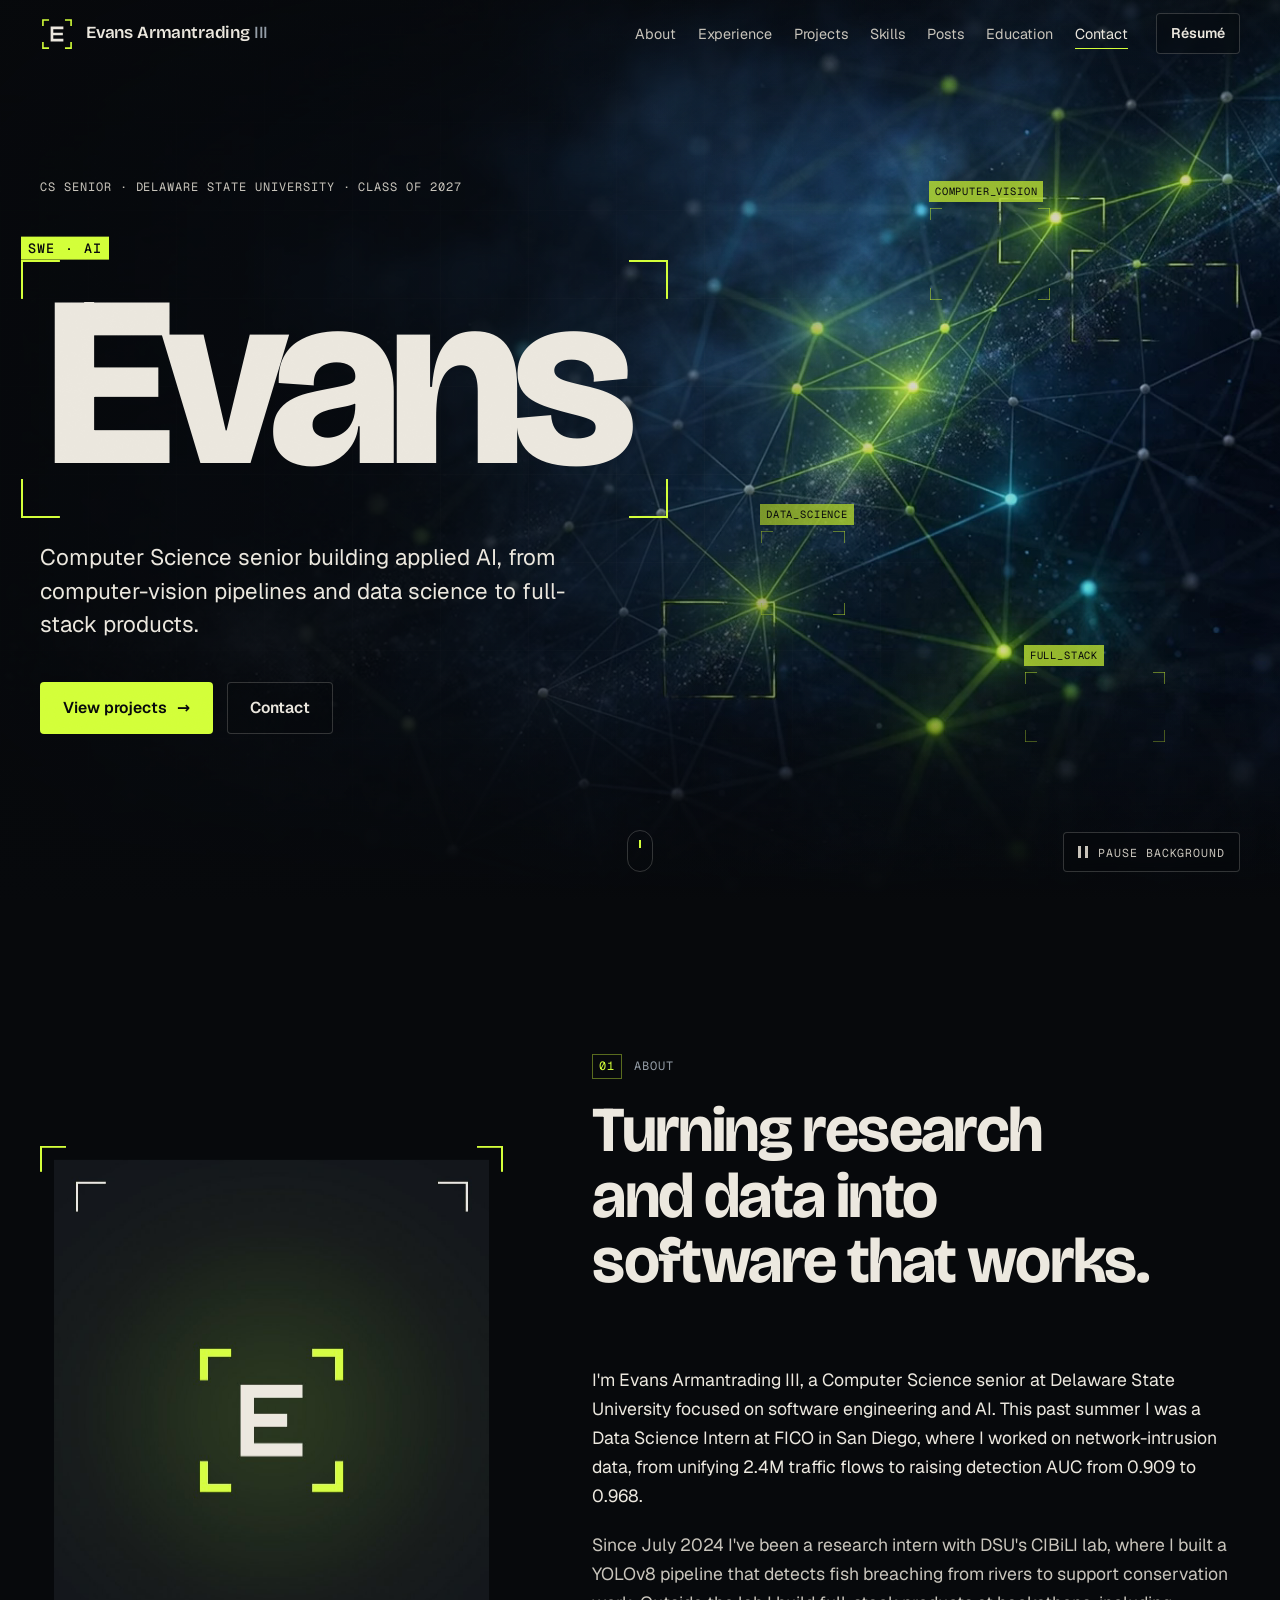
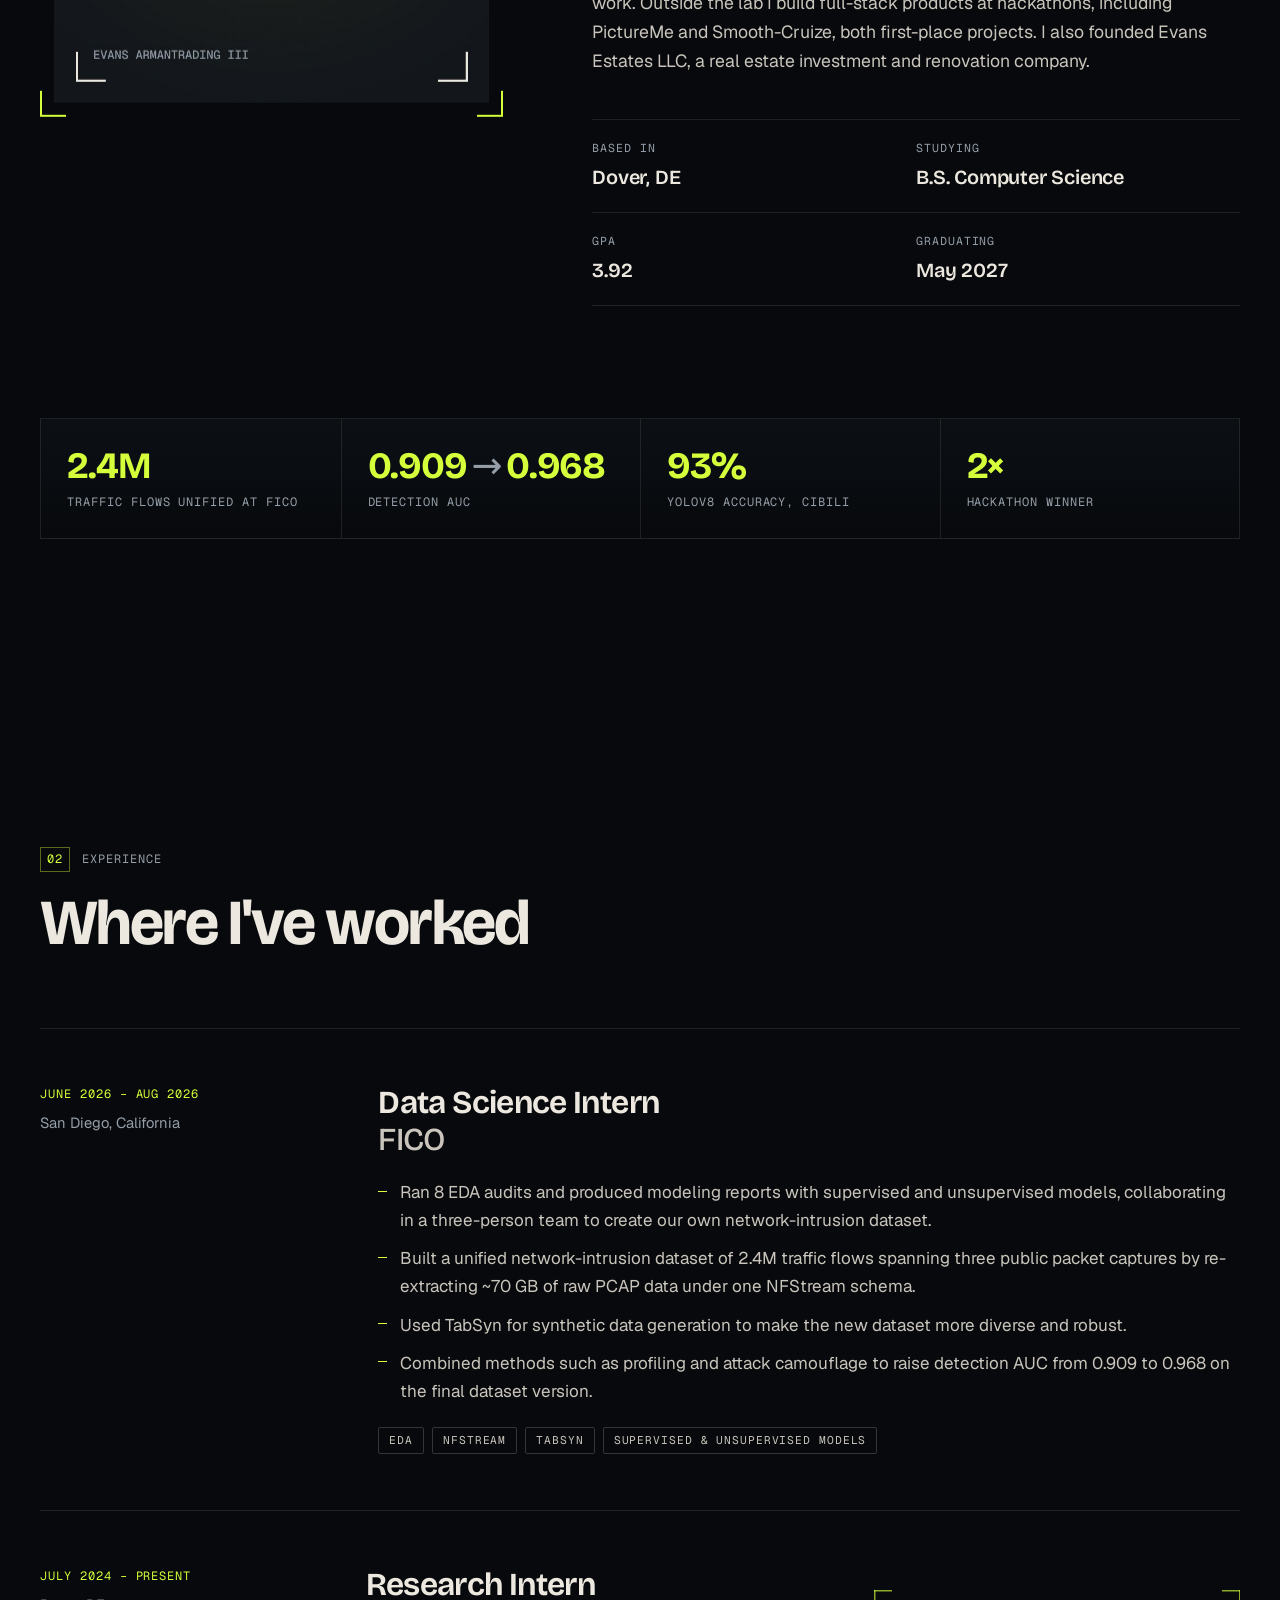
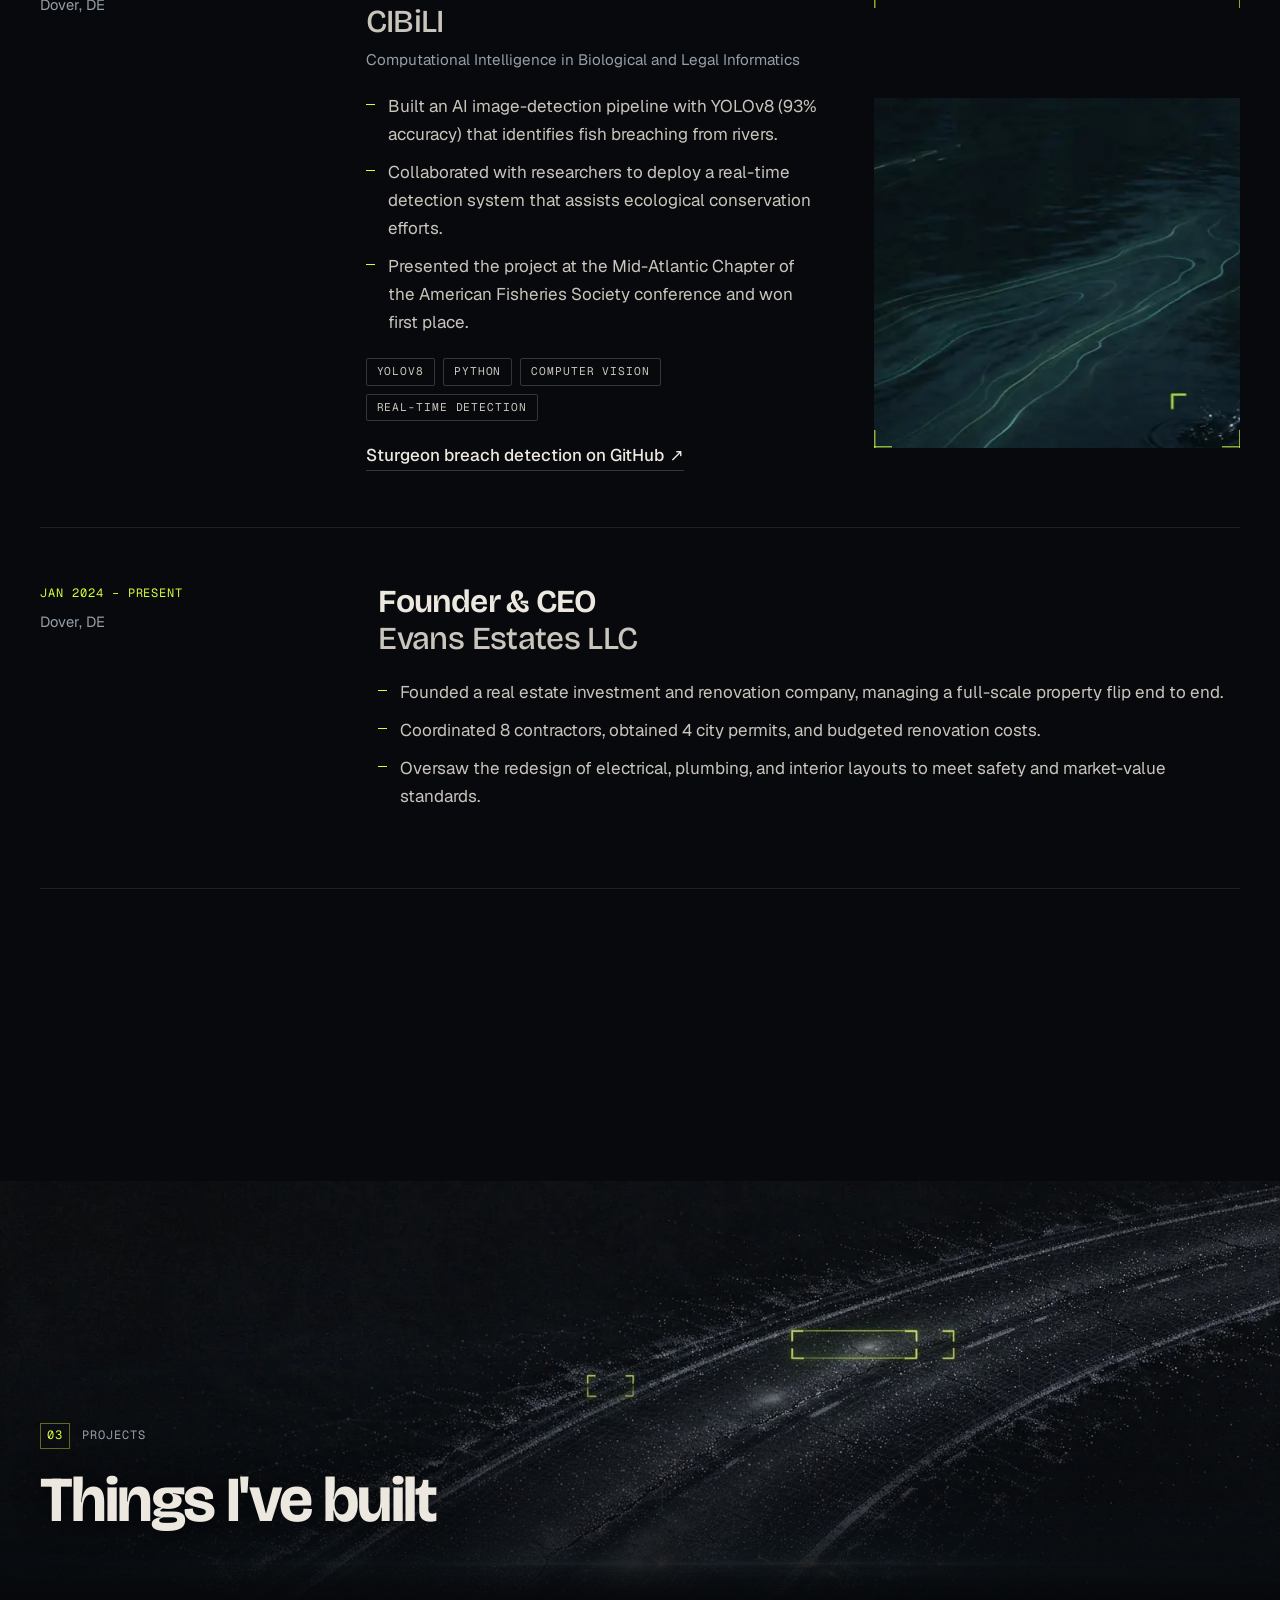
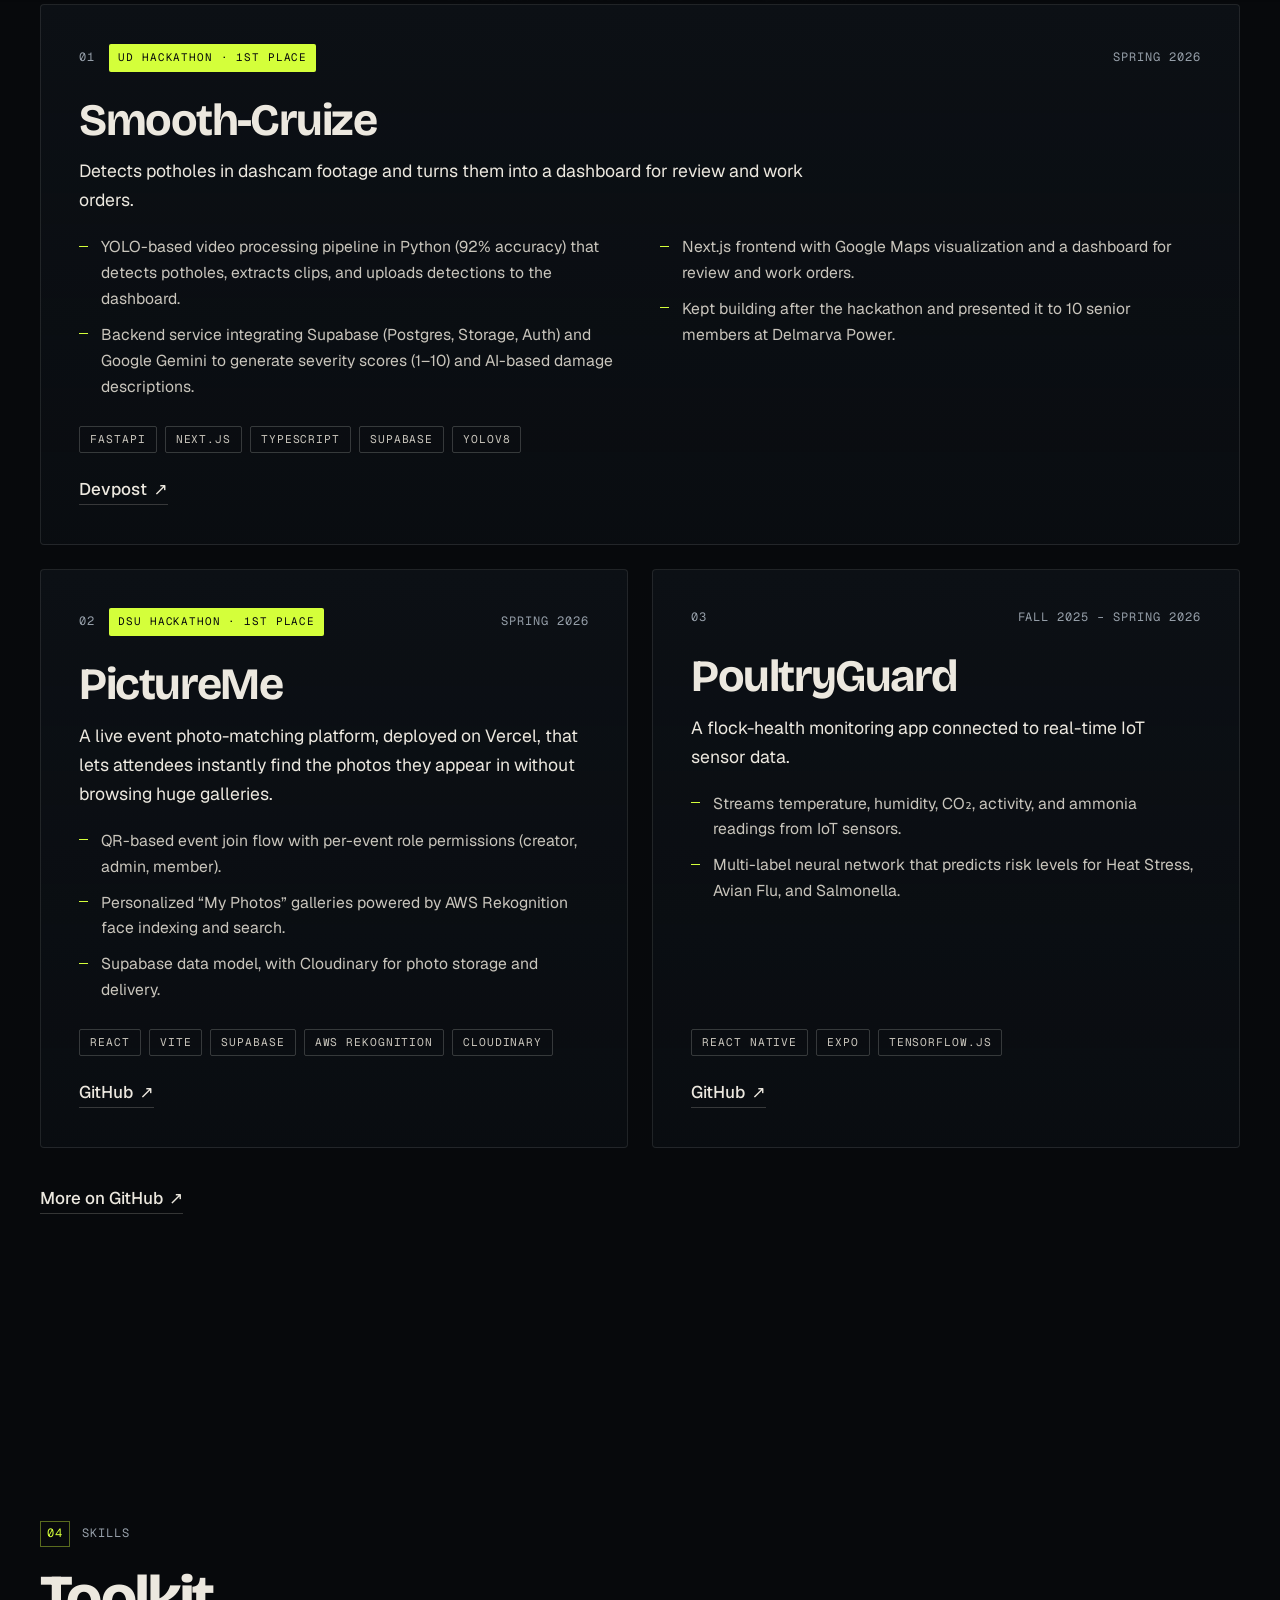
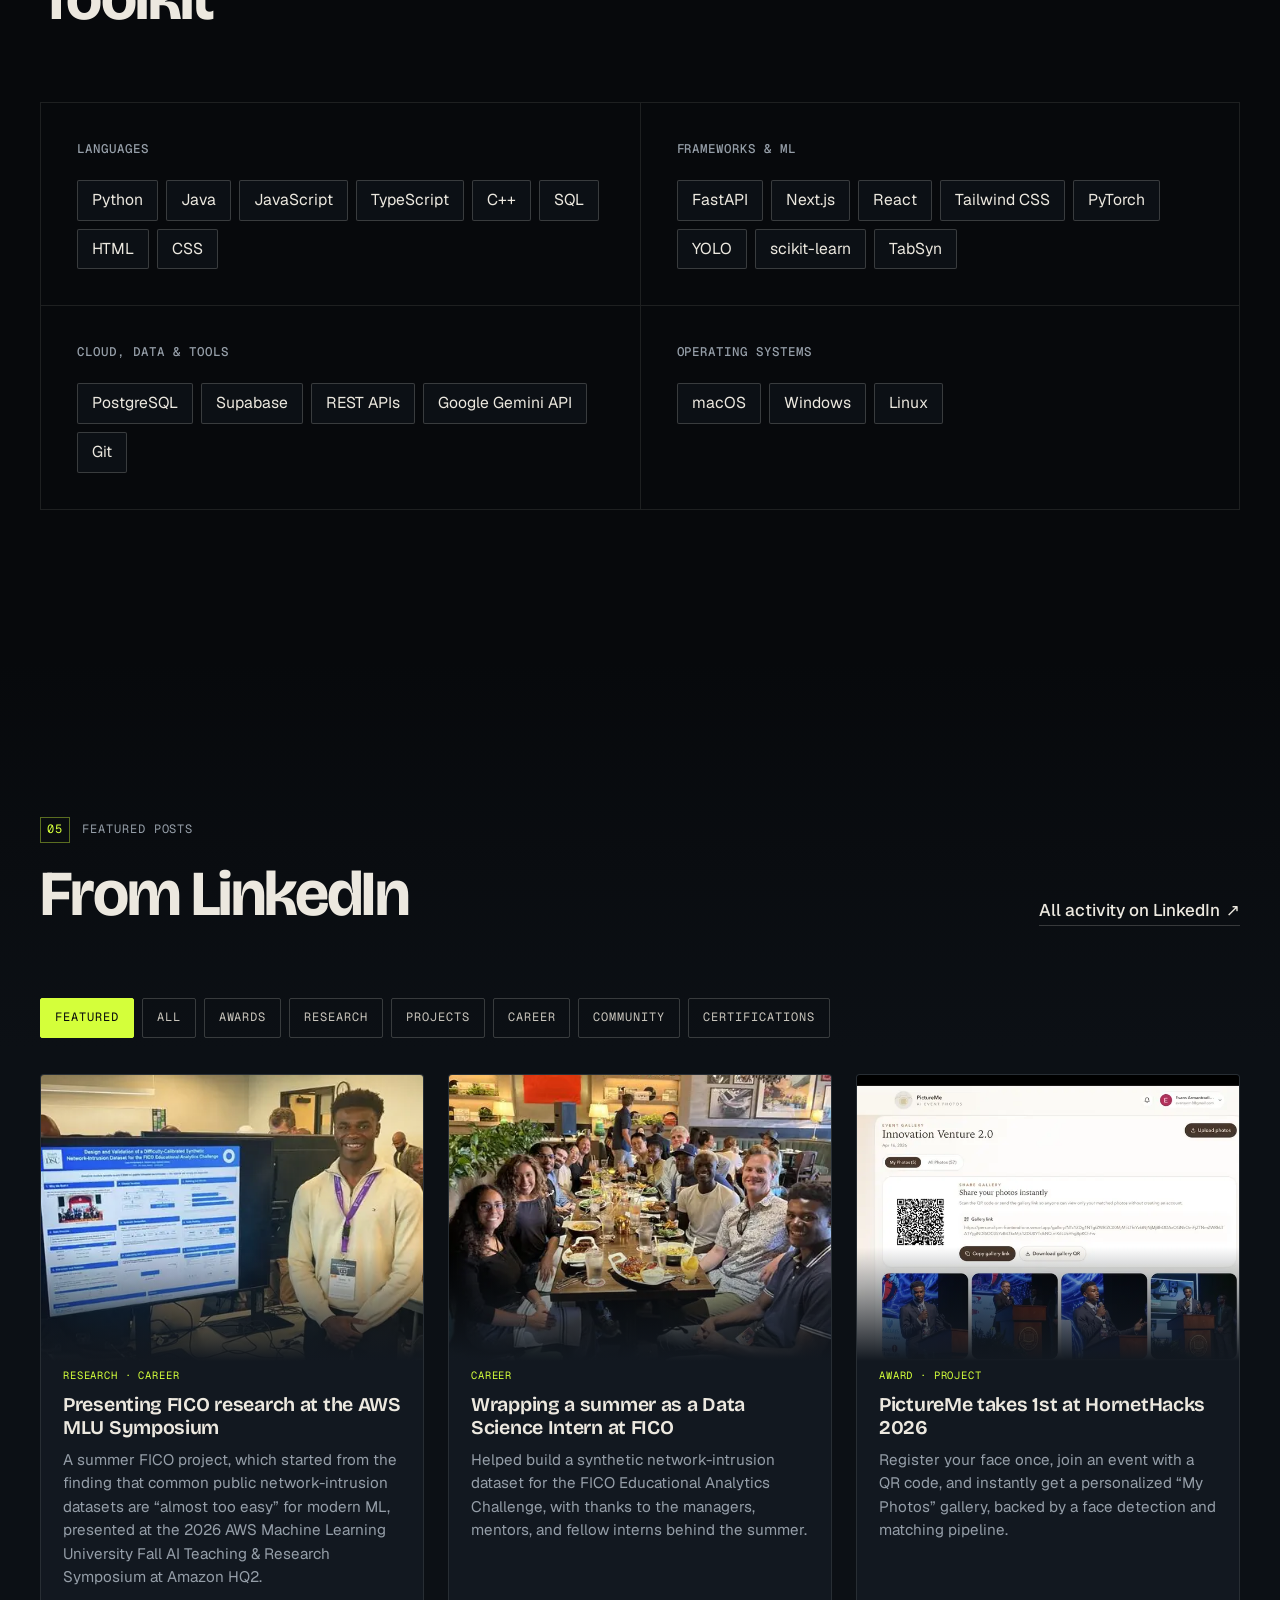
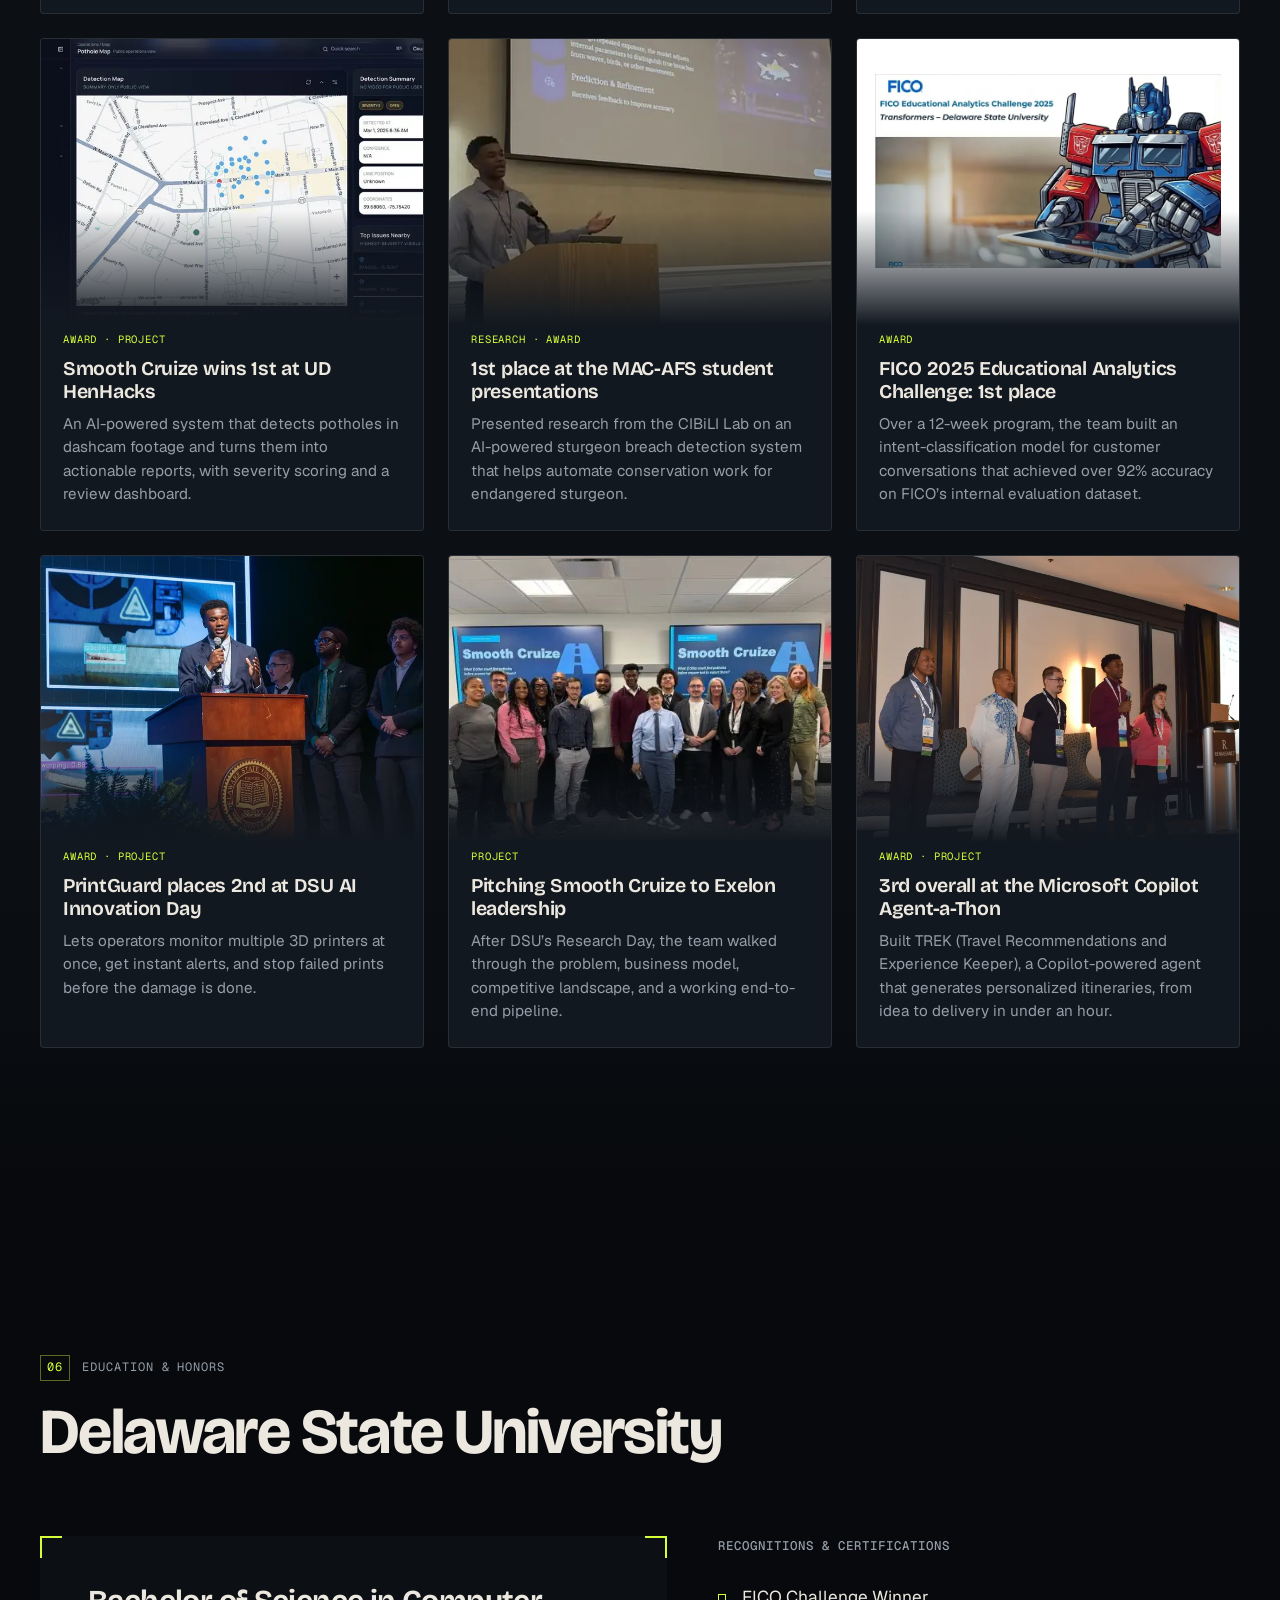
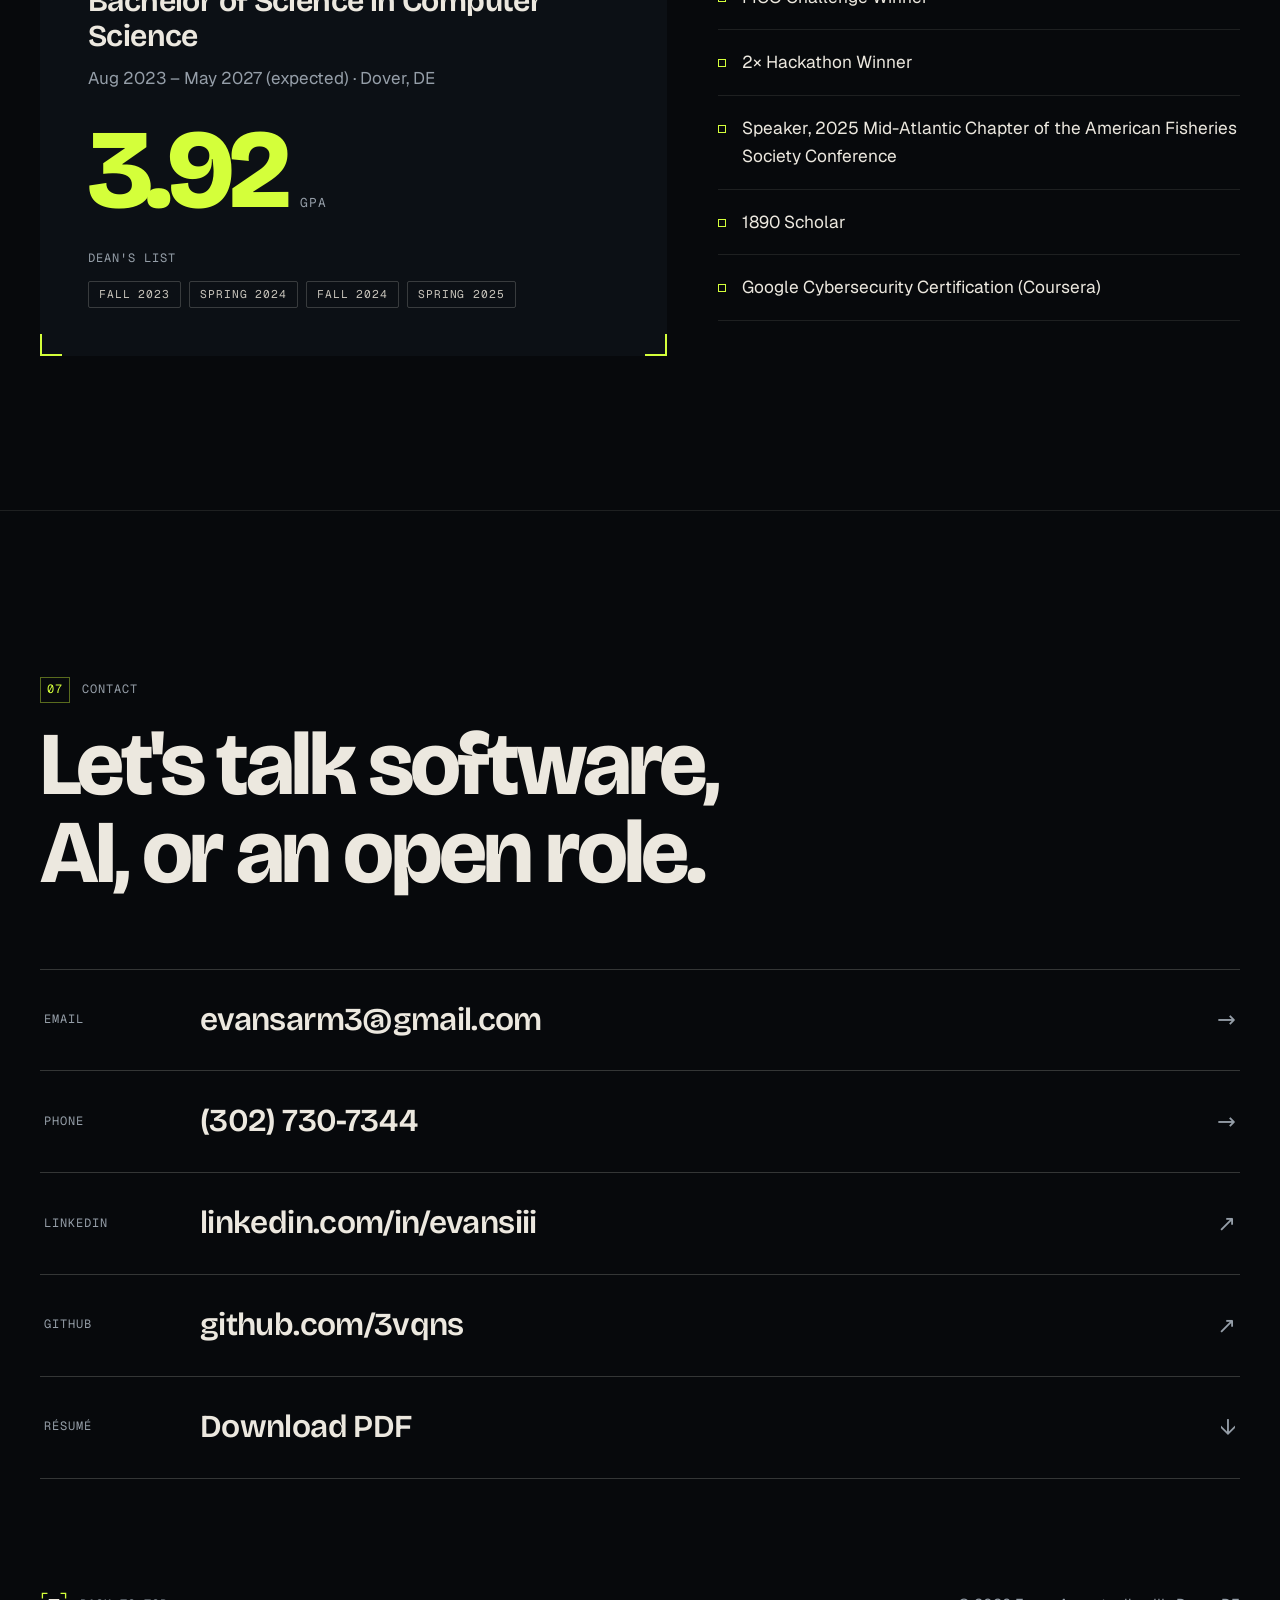
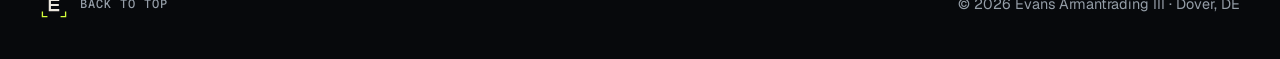
==== commit 89ec3836: "Use post photos instead of screenshots in the LinkedIn gallery Cards now show a representative photo" ====
--- a/index.html
+++ b/index.html
@@ -375,9 +375,7 @@
             </div>
           </div>
           <div class="lightbox__body">
-            <div class="lightbox__shot" tabindex="0" aria-label="Post screenshot, scrollable">
-              <img data-lb-img alt="" width="339" height="1000" decoding="async">
-            </div>
+            <div class="lightbox__shot" tabindex="0" role="region" aria-label="Post media, scrollable"></div>
             <div class="lightbox__text">
               <h3 class="lightbox__title" id="lb-title" data-lb-title></h3>
               <blockquote class="lightbox__quote" data-lb-quote></blockquote>
--- a/assets/css/styles.css
+++ b/assets/css/styles.css
@@ -757,17 +757,19 @@
 .post-card__btn:hover { border-color: rgba(212, 255, 58, 0.5); transform: translateY(-4px); }
 .post-card__shot {
   position: relative;
-  aspect-ratio: 3 / 4;
-  max-height: 380px;
+  aspect-ratio: 4 / 3;
   width: 100%;
   overflow: hidden;
-  background: #fff;
+  background: var(--ink-4);
 }
 .post-card__shot img {
   width: 100%; height: 100%;
-  object-fit: cover; object-position: top center;
+  object-fit: cover; object-position: center;
   transition: transform 0.8s var(--ease);
 }
+.post-card__shot--screenshot { background: #fff; }
+.post-card__shot--screenshot img { object-position: top center; }
+.post-card__shot--contain img { object-fit: contain; padding: 18px 18px 40px; }
 .post-card__btn:hover .post-card__shot img { transform: scale(1.03); }
 .post-card__shot::after {
   content: ""; position: absolute; inset: auto 0 0 0; height: 40%;
@@ -842,6 +844,8 @@
   overscroll-behavior: contain;
 }
 .lightbox__shot img { width: 100%; height: auto; }
+.lightbox__shot--photos { background: var(--ink); display: grid; gap: 6px; align-content: start; }
+.lightbox__body:has(.lightbox__shot--photos) { grid-template-columns: minmax(0, 1.3fr) minmax(0, 1fr); }
 .lightbox__text { padding: clamp(24px, 4vw, 44px); overflow-y: auto; display: grid; gap: 20px; align-content: start; }
 .lightbox__title { font-family: var(--font-display); font-weight: 700; font-size: clamp(1.5rem, 3vw, 2.2rem); line-height: 1.08; letter-spacing: -0.025em; }
 .lightbox__quote {
@@ -855,8 +859,9 @@
 .lightbox__links { display: flex; flex-wrap: wrap; gap: 20px; }
 
 @media (max-width: 760px) {
-  .lightbox__body { grid-template-columns: 1fr; overflow-y: auto; }
+  .lightbox__body, .lightbox__body:has(.lightbox__shot--photos) { grid-template-columns: 1fr; overflow-y: auto; }
   .lightbox__shot { max-height: none; overflow: visible; order: 2; }
+  .lightbox__shot--photos { order: 0; }
   .lightbox__text { overflow: visible; }
 }
 
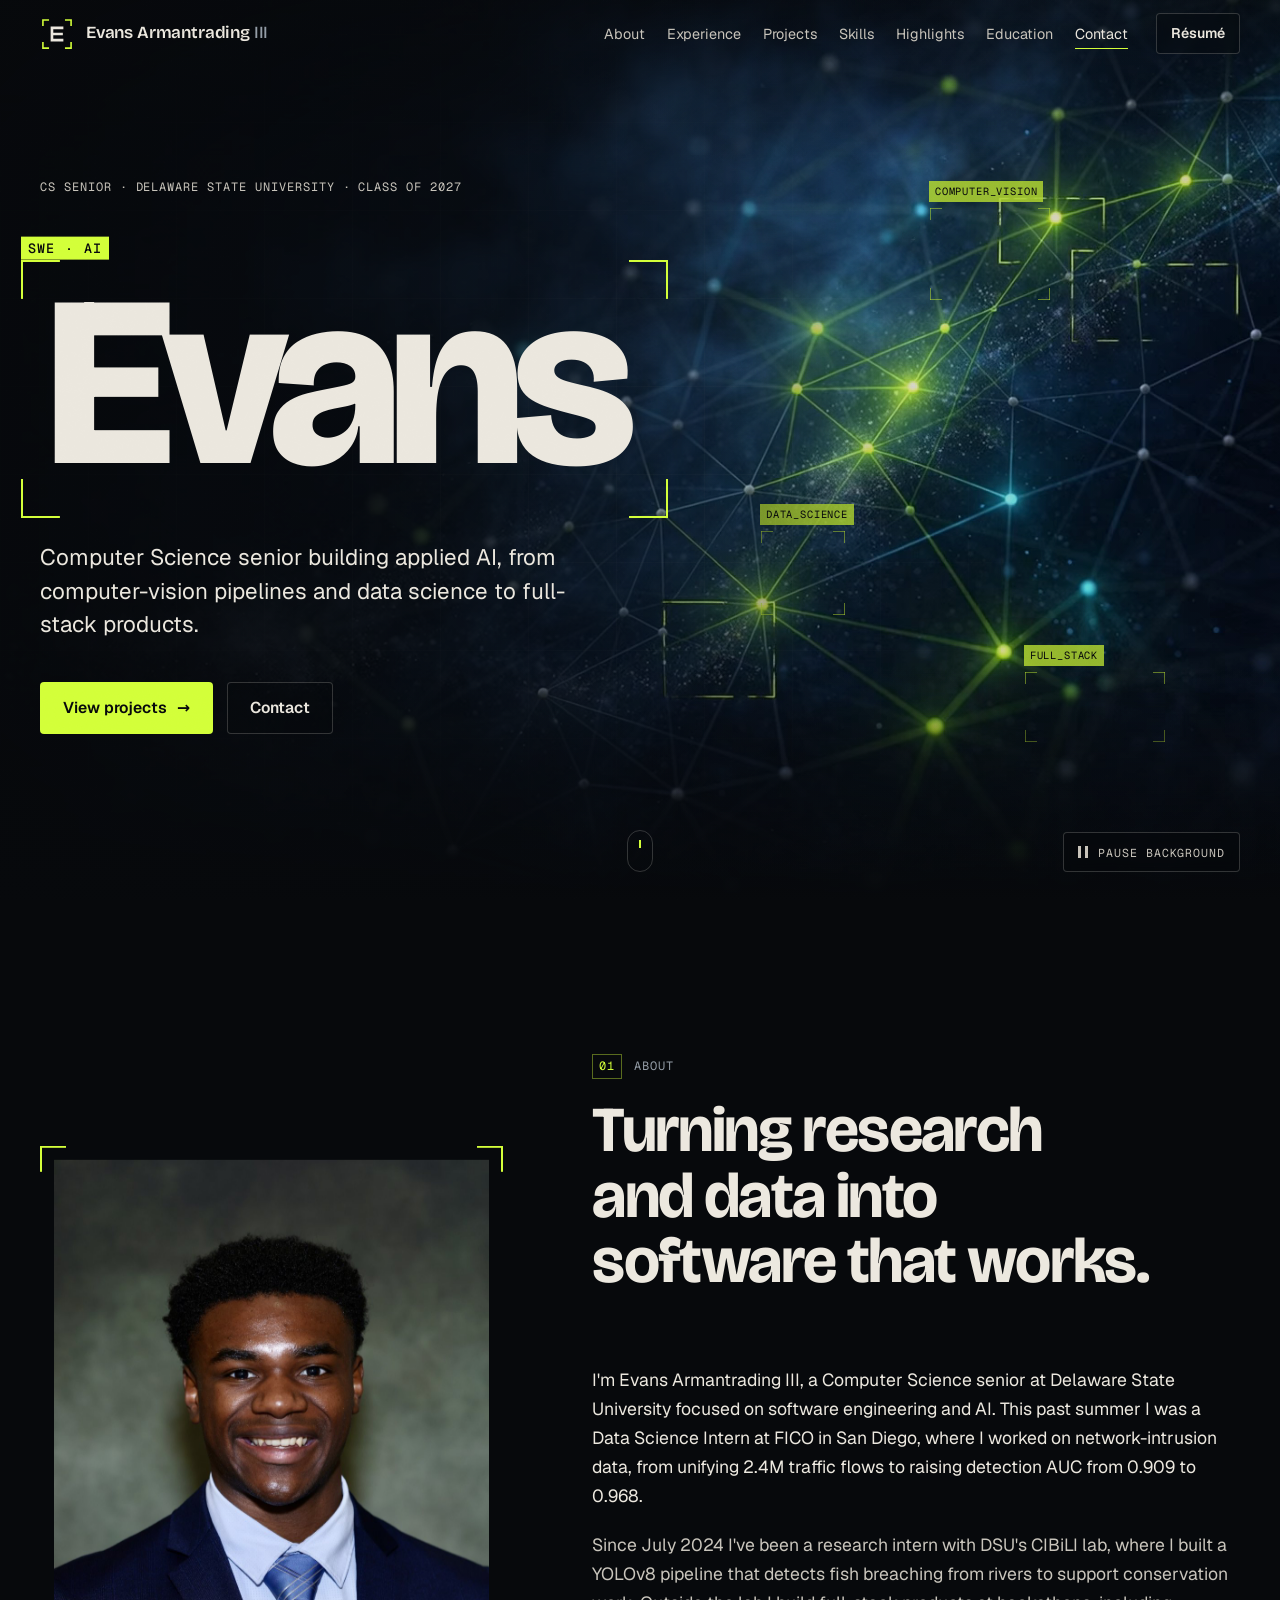
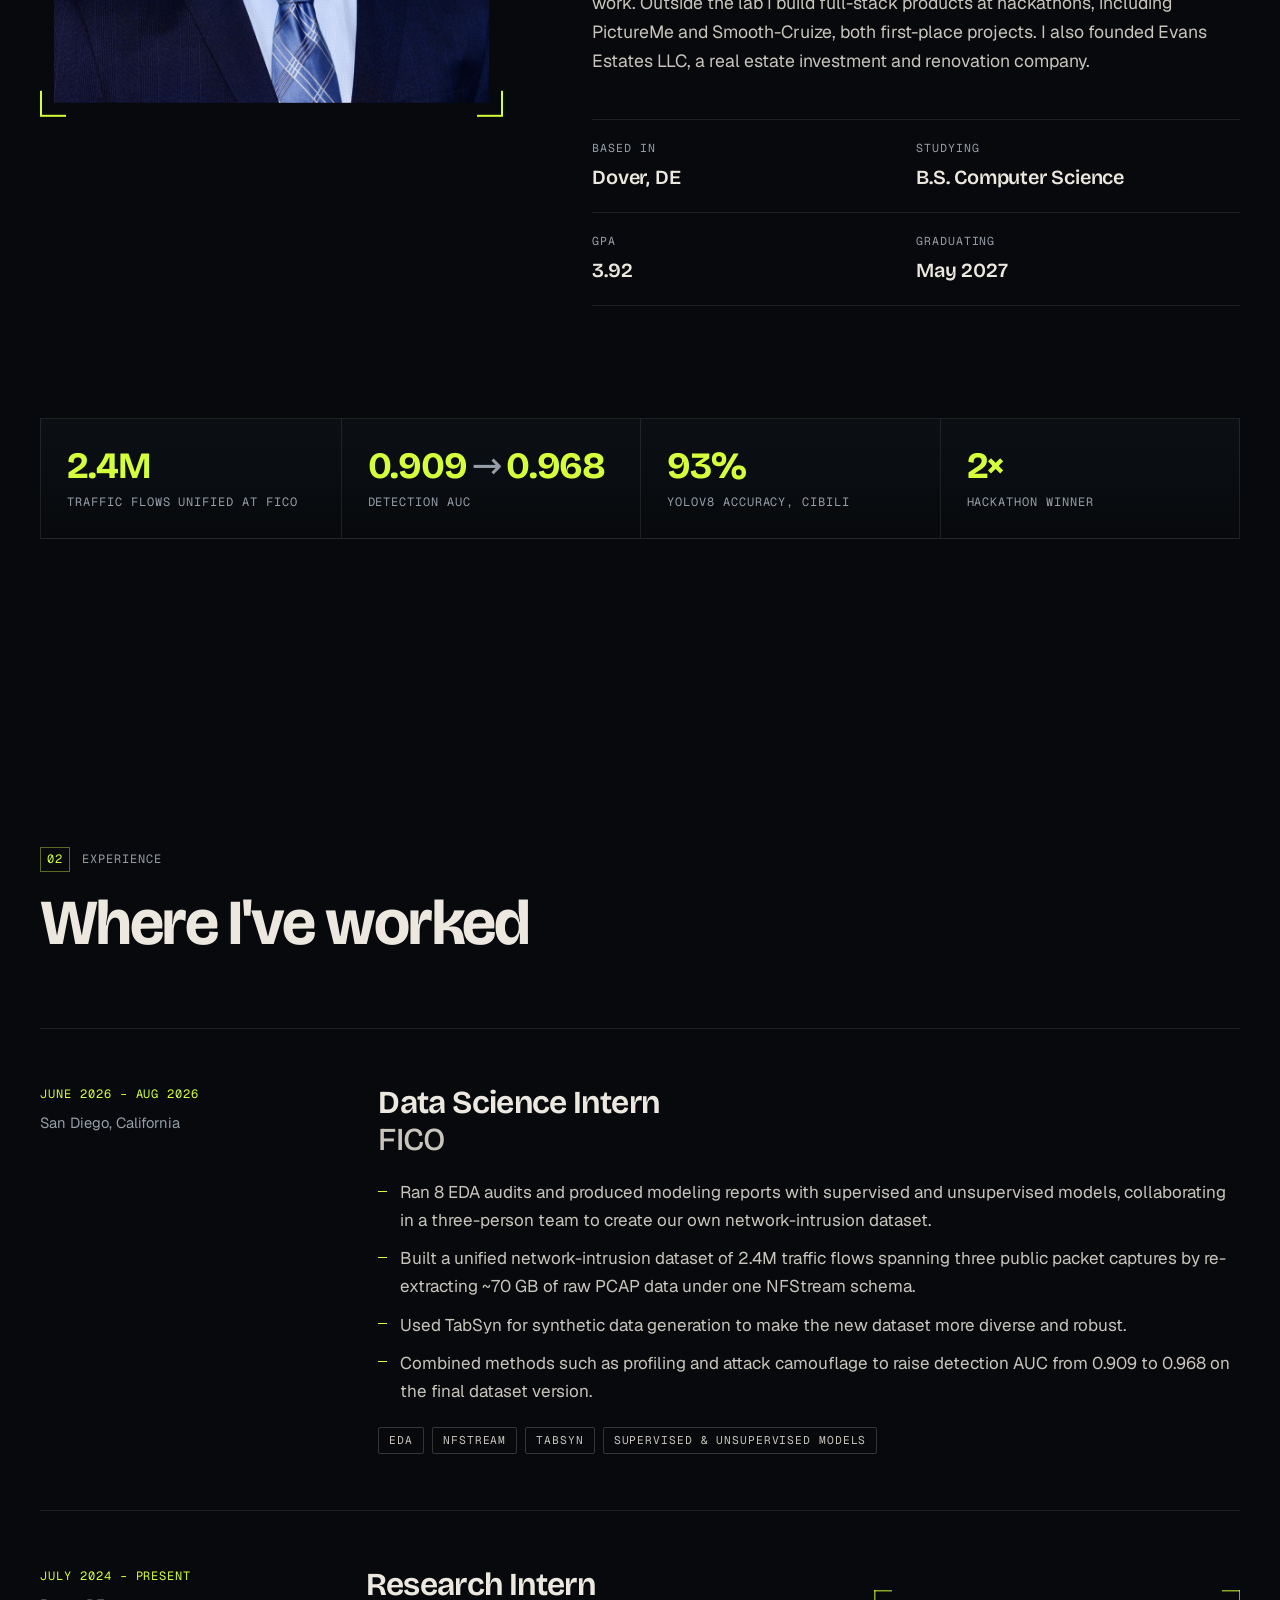
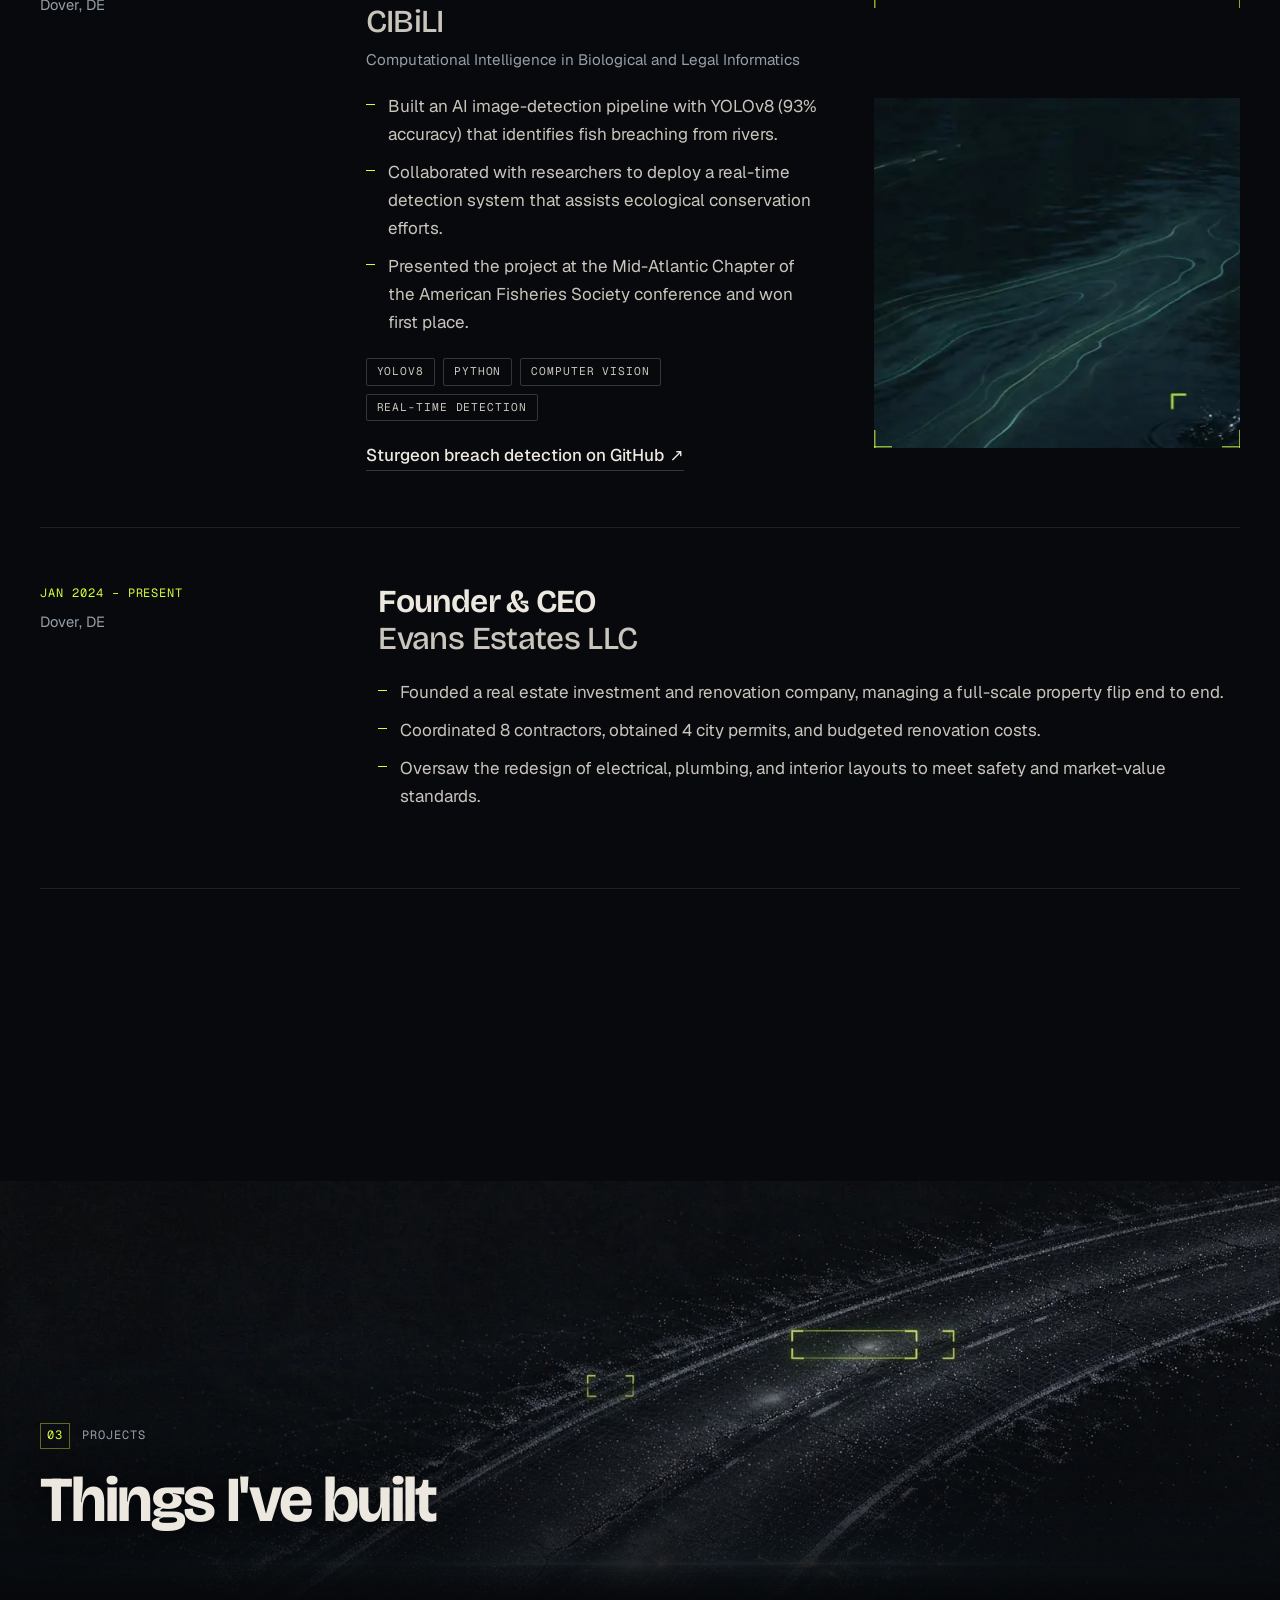
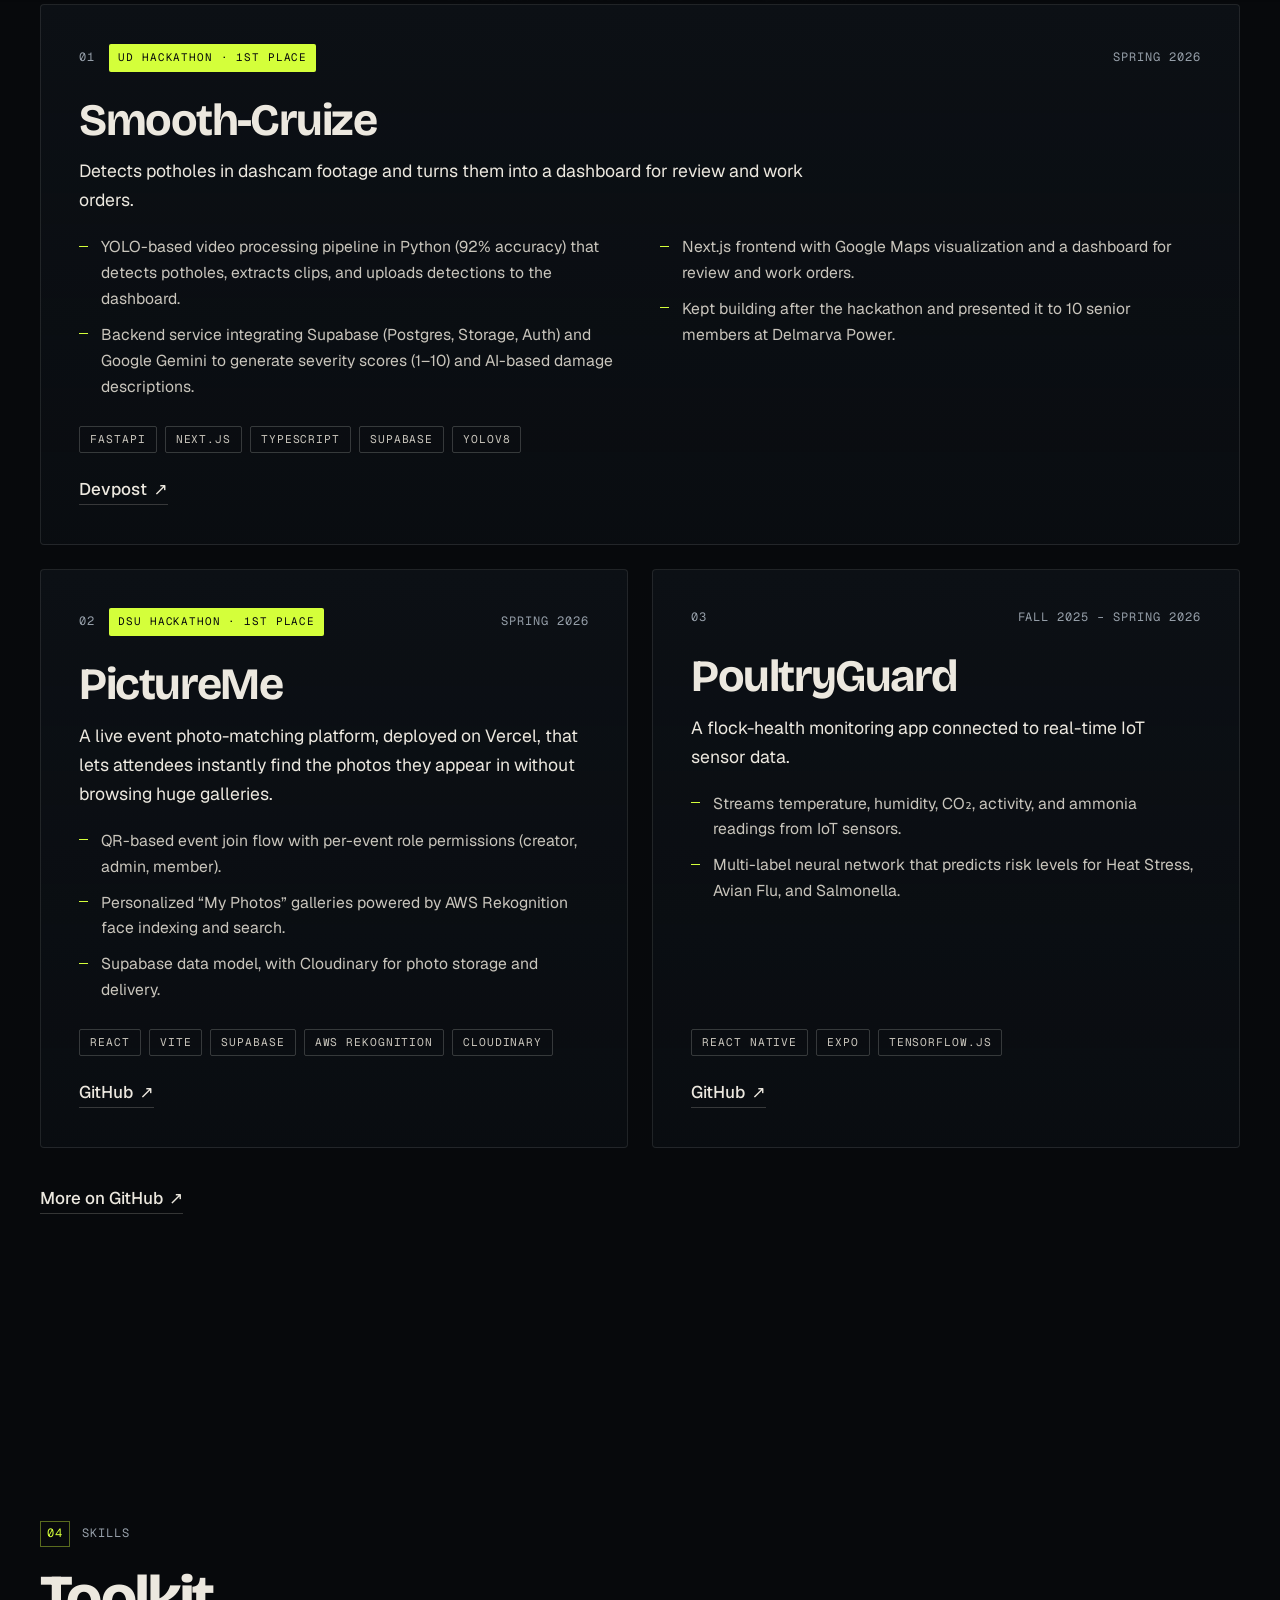
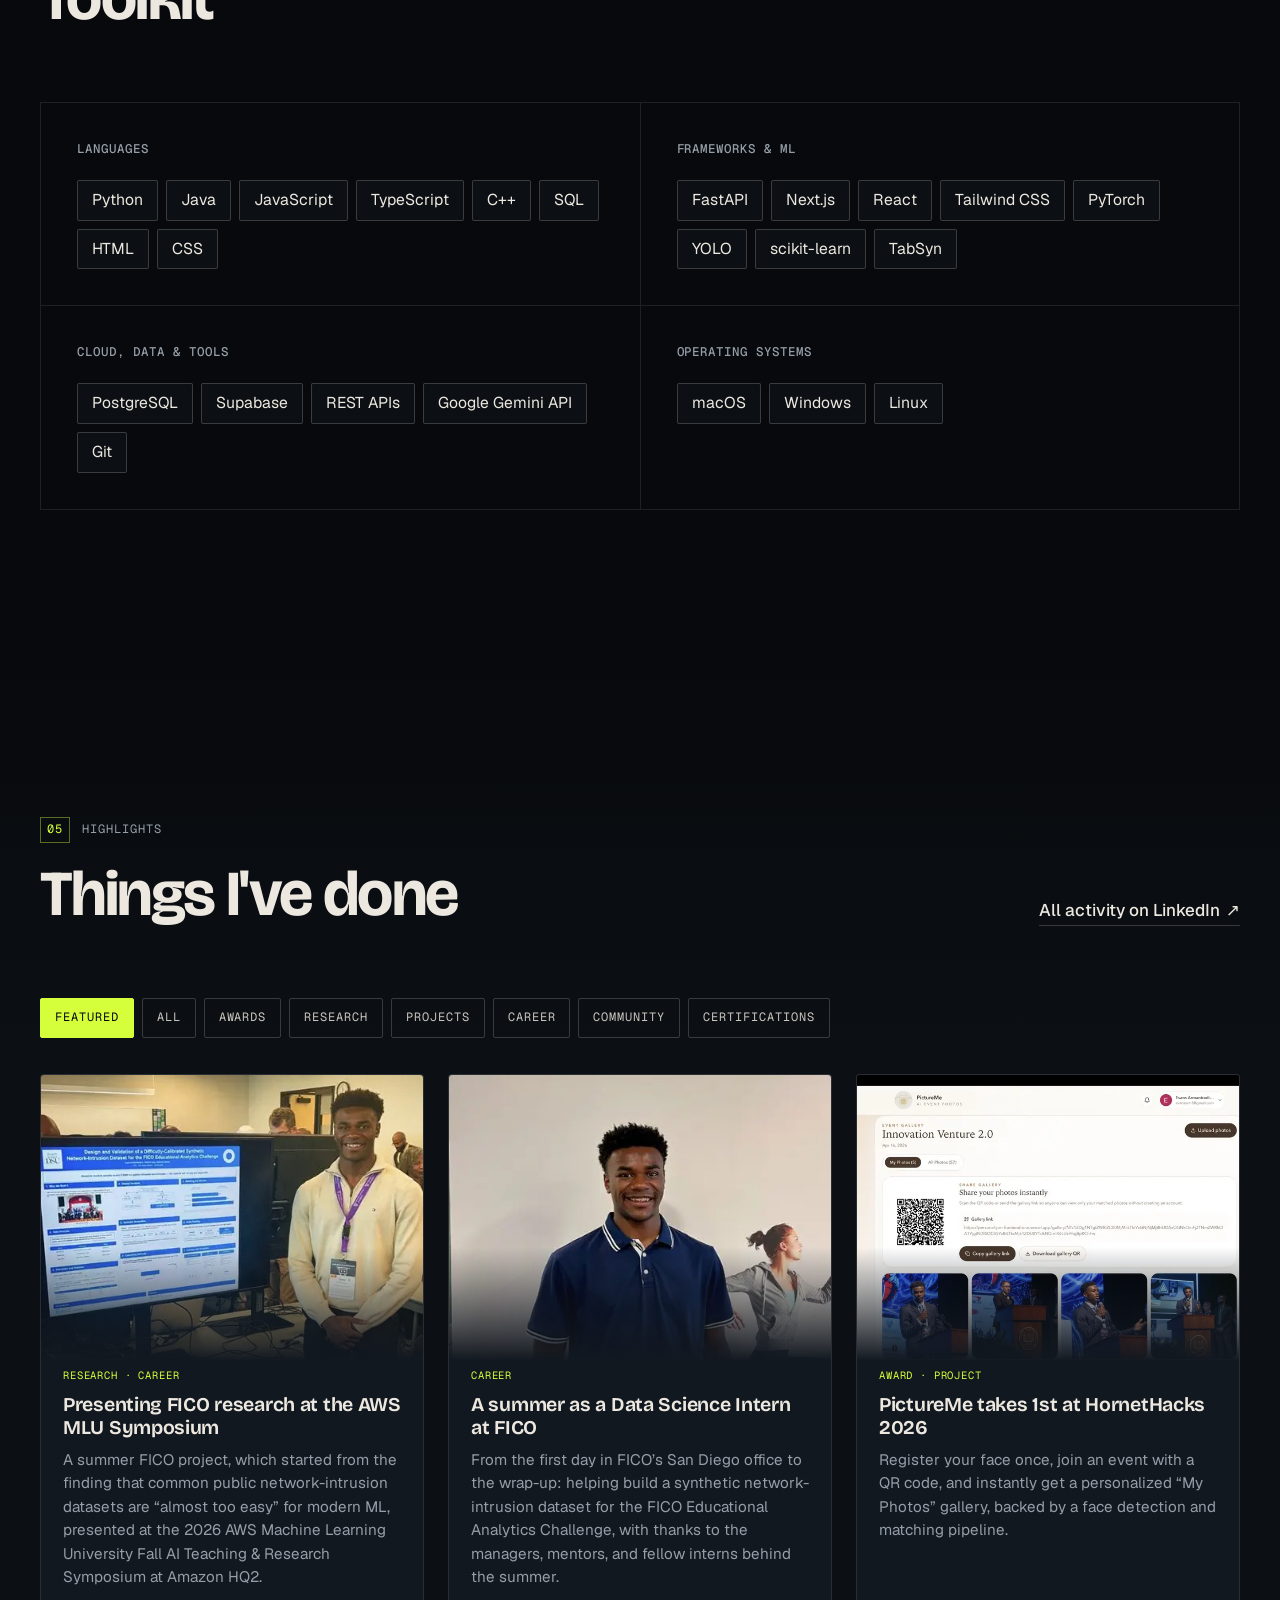
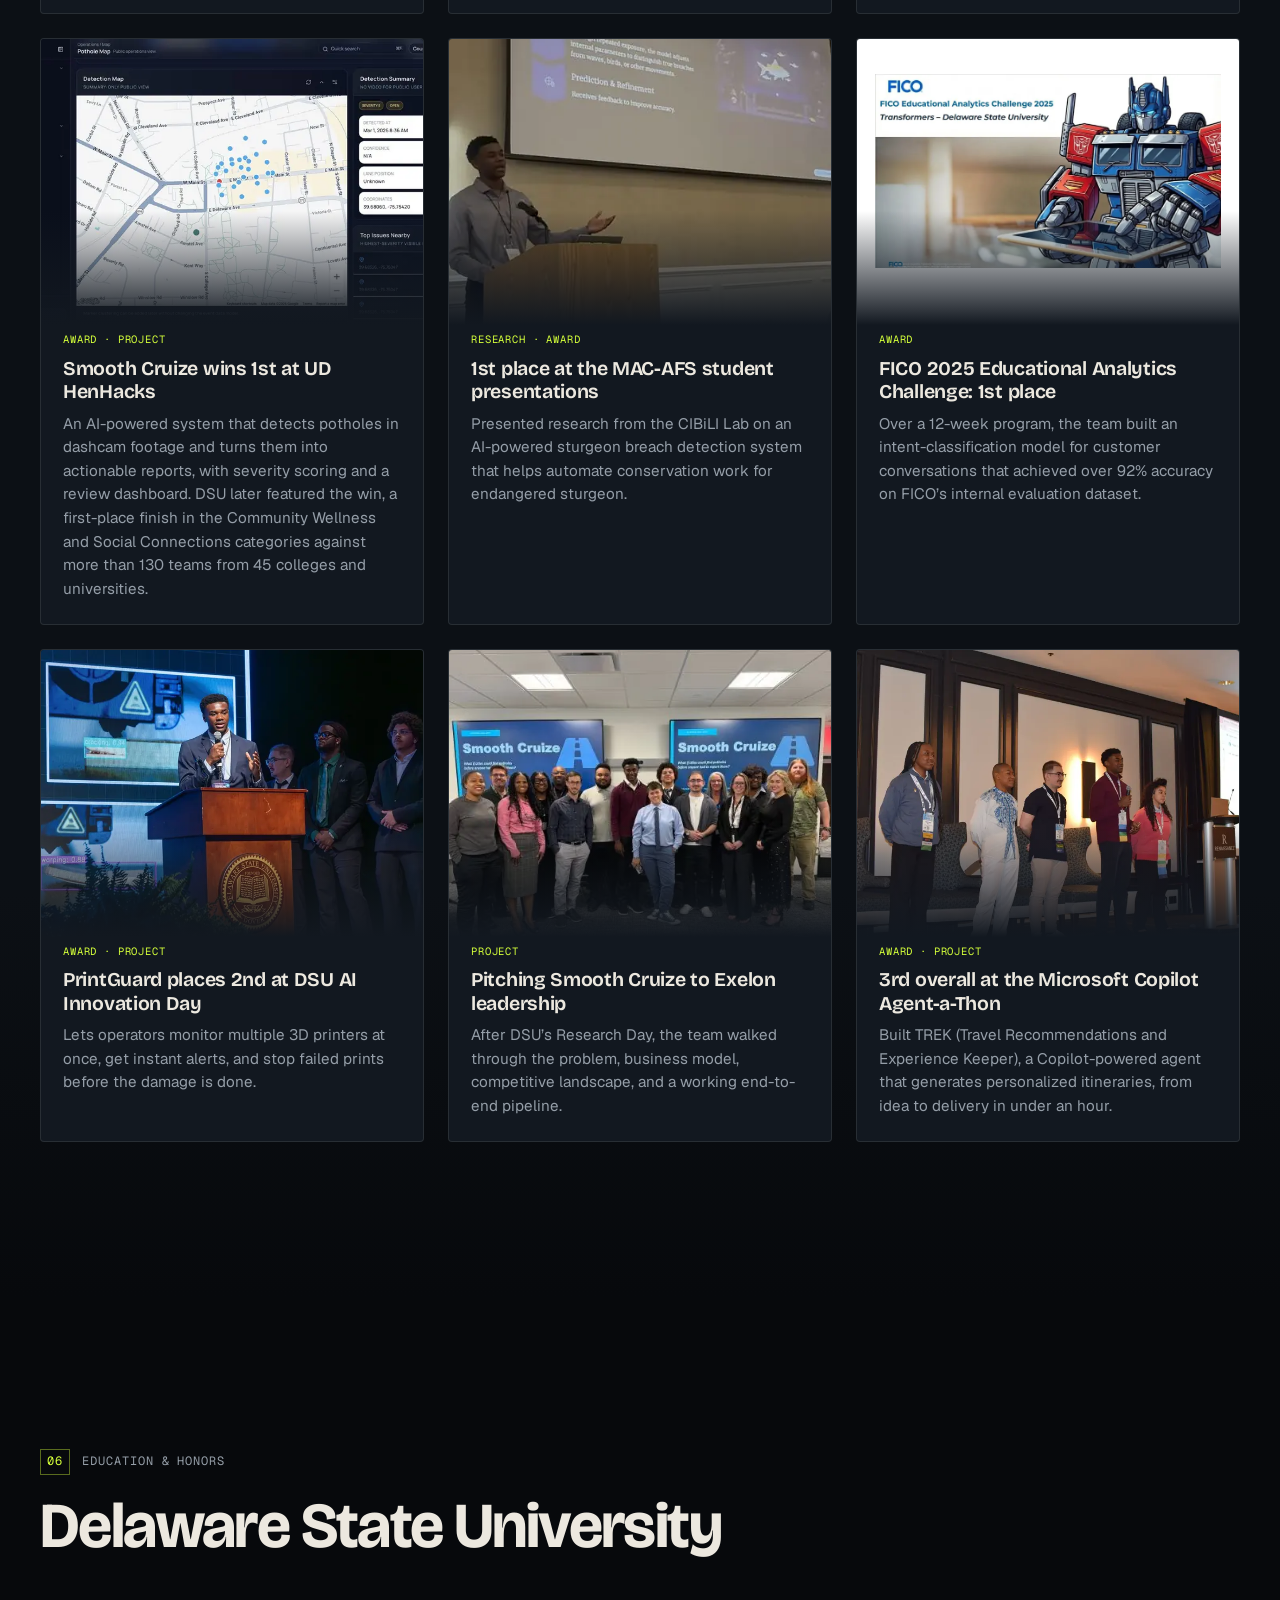
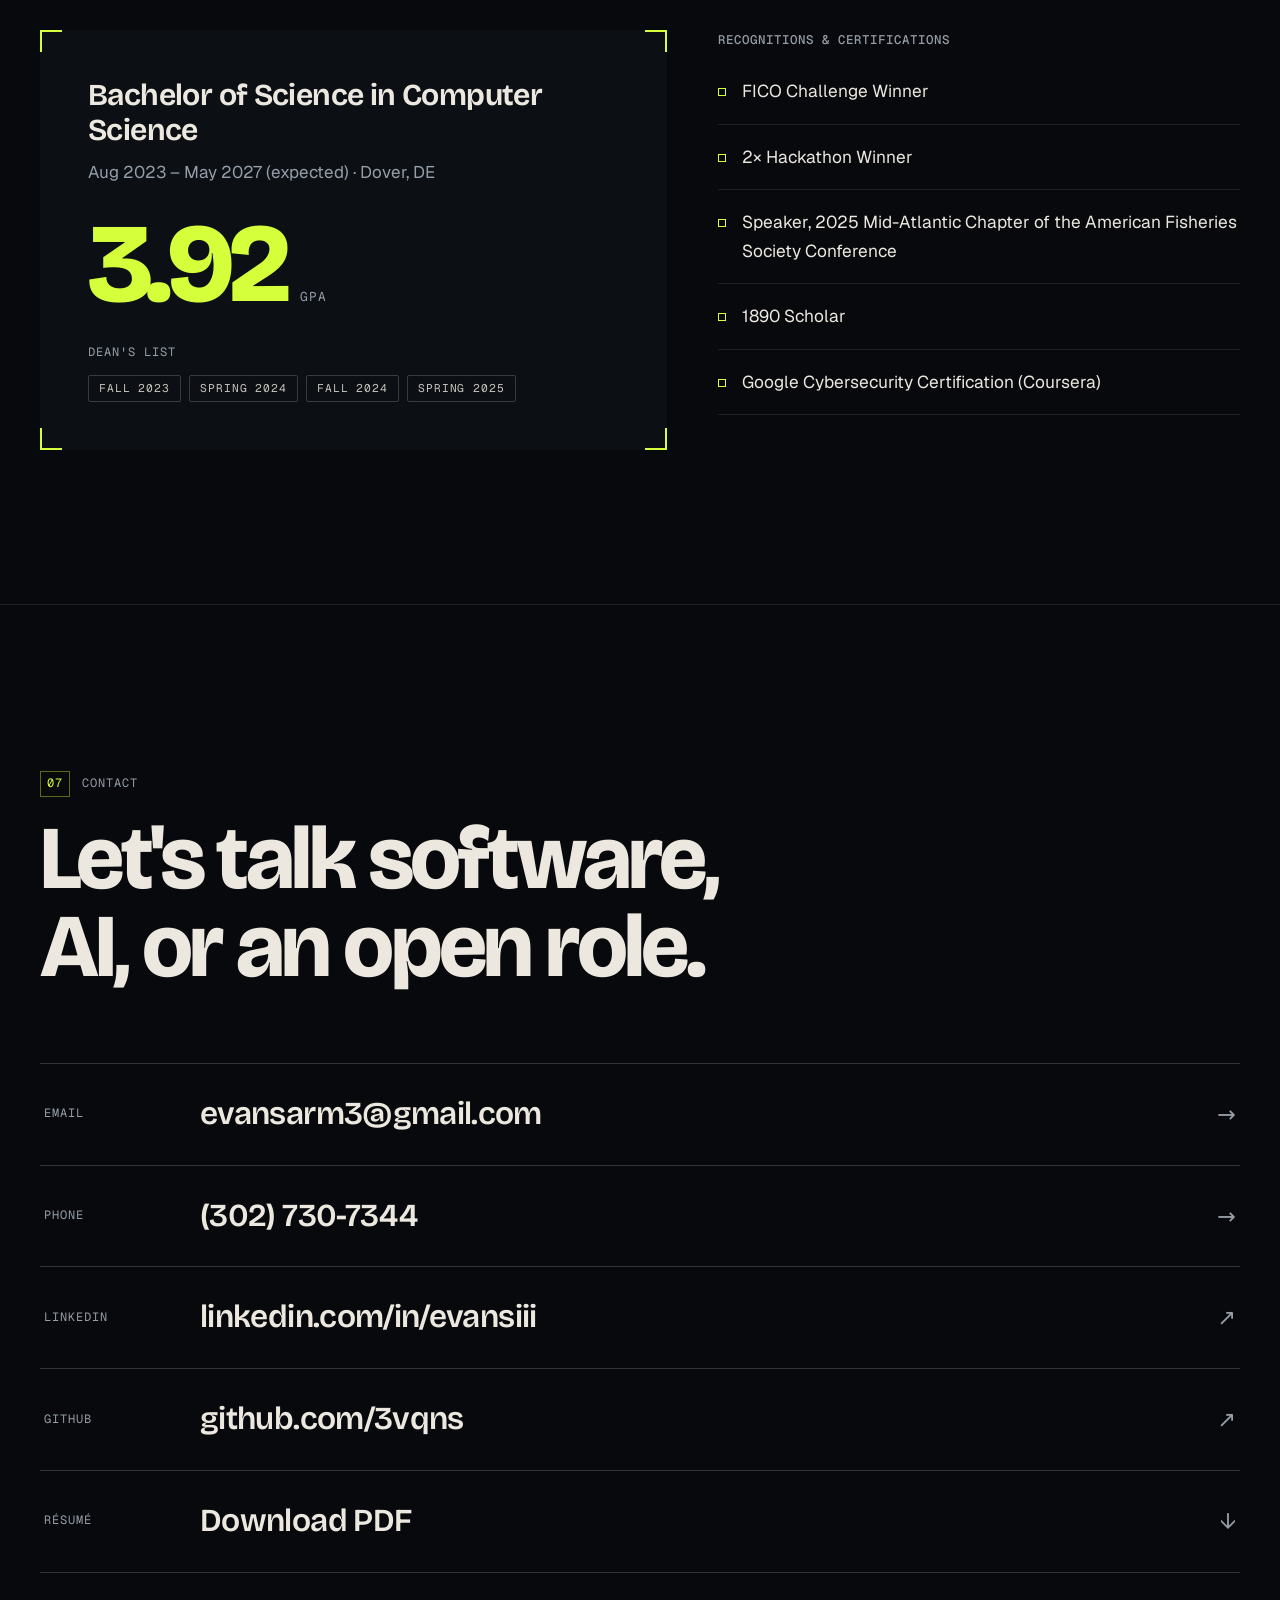
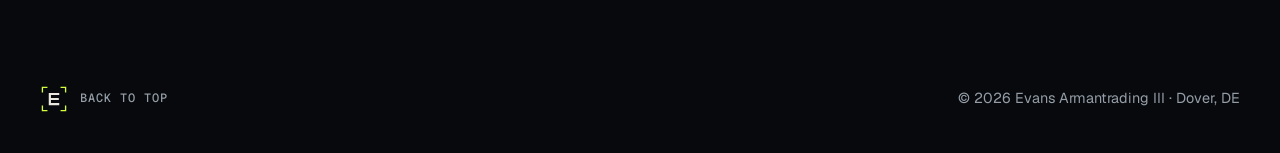
==== commit 4513250c: "Consolidate highlights by event, add headshot and cert badge - Rename the LinkedIn section to "Thing" ====
--- a/index.html
+++ b/index.html
@@ -46,7 +46,7 @@
     "familyName": "Armantrading",
     "honorificSuffix": "III",
     "url": "https://3vqns.github.io/",
-    "image": "https://3vqns.github.io/assets/img/og.jpg",
+    "image": "https://3vqns.github.io/assets/img/headshot.jpg",
     "email": "mailto:evansarm3@gmail.com",
     "telephone": "+1-302-730-7344",
     "description": "Computer Science senior at Delaware State University focused on software engineering and AI.",
@@ -78,7 +78,7 @@
           <li><a href="#experience">Experience</a></li>
           <li><a href="#projects">Projects</a></li>
           <li><a href="#skills">Skills</a></li>
-          <li><a href="#posts">Posts</a></li>
+          <li><a href="#highlights">Highlights</a></li>
           <li><a href="#education">Education</a></li>
           <li><a href="#contact">Contact</a></li>
         </ul>
@@ -134,8 +134,8 @@
       <div class="container about__grid">
         <figure class="about__portrait" data-reveal>
           <div class="frame frame--portrait" data-parallax="0.06">
-            <!-- HEADSHOT: replace assets/img/headshot.jpg (4:5 crop recommended) -->
-            <img src="assets/img/headshot.jpg" alt="Portrait of Evans Armantrading III" width="800" height="1000" loading="lazy" decoding="async">
+            <!-- HEADSHOT: assets/img/headshot.jpg (4:5), built from assets/src/headshot-original.jpg -->
+            <img src="assets/img/headshot.jpg" alt="Portrait of Evans Armantrading III" width="960" height="1200" loading="lazy" decoding="async">
           </div>
         </figure>
         <div class="about__body">
@@ -335,17 +335,17 @@
     </section>
 
     <!-- POSTS --------------------------------------------------------------->
-    <section class="section posts" id="posts" aria-labelledby="posts-title">
+    <section class="section posts" id="highlights" aria-labelledby="highlights-title">
       <div class="container">
         <header class="section__head posts__head" data-reveal>
           <div>
-            <p class="section__index"><span>05</span> Featured posts</p>
-            <h2 class="section__title" id="posts-title">From LinkedIn</h2>
+            <p class="section__index"><span>05</span> Highlights</p>
+            <h2 class="section__title" id="highlights-title">Things I've done</h2>
           </div>
           <a class="link" href="https://www.linkedin.com/in/evansiii/recent-activity/all/" rel="noopener">All activity on LinkedIn <span aria-hidden="true">↗</span></a>
         </header>
 
-        <div class="filters" role="group" aria-label="Filter posts" data-filters>
+        <div class="filters" role="group" aria-label="Filter highlights" data-filters>
           <button type="button" class="filter" data-filter="featured" aria-pressed="true">Featured</button>
           <button type="button" class="filter" data-filter="all" aria-pressed="false">All</button>
           <button type="button" class="filter" data-filter="award" aria-pressed="false">Awards</button>
@@ -378,7 +378,7 @@
             <div class="lightbox__shot" tabindex="0" role="region" aria-label="Post media, scrollable"></div>
             <div class="lightbox__text">
               <h3 class="lightbox__title" id="lb-title" data-lb-title></h3>
-              <blockquote class="lightbox__quote" data-lb-quote></blockquote>
+              <div class="lightbox__quotes" data-lb-quotes></div>
               <p class="lightbox__summary" data-lb-summary></p>
               <p class="lightbox__links" data-lb-links></p>
             </div>
--- a/assets/css/styles.css
+++ b/assets/css/styles.css
@@ -855,6 +855,9 @@
   border-left: 2px solid var(--signal);
   color: var(--bone);
 }
+.lightbox__quotes { display: grid; gap: 14px; }
+.lightbox__quotes:has(.lightbox__from) .lightbox__quote { font-size: 1rem; }
+.lightbox__from { font-family: var(--font-mono); font-size: 0.72rem; letter-spacing: 0.08em; text-transform: uppercase; color: var(--mute); }
 .lightbox__summary { color: var(--bone-dim); }
 .lightbox__links { display: flex; flex-wrap: wrap; gap: 20px; }
 
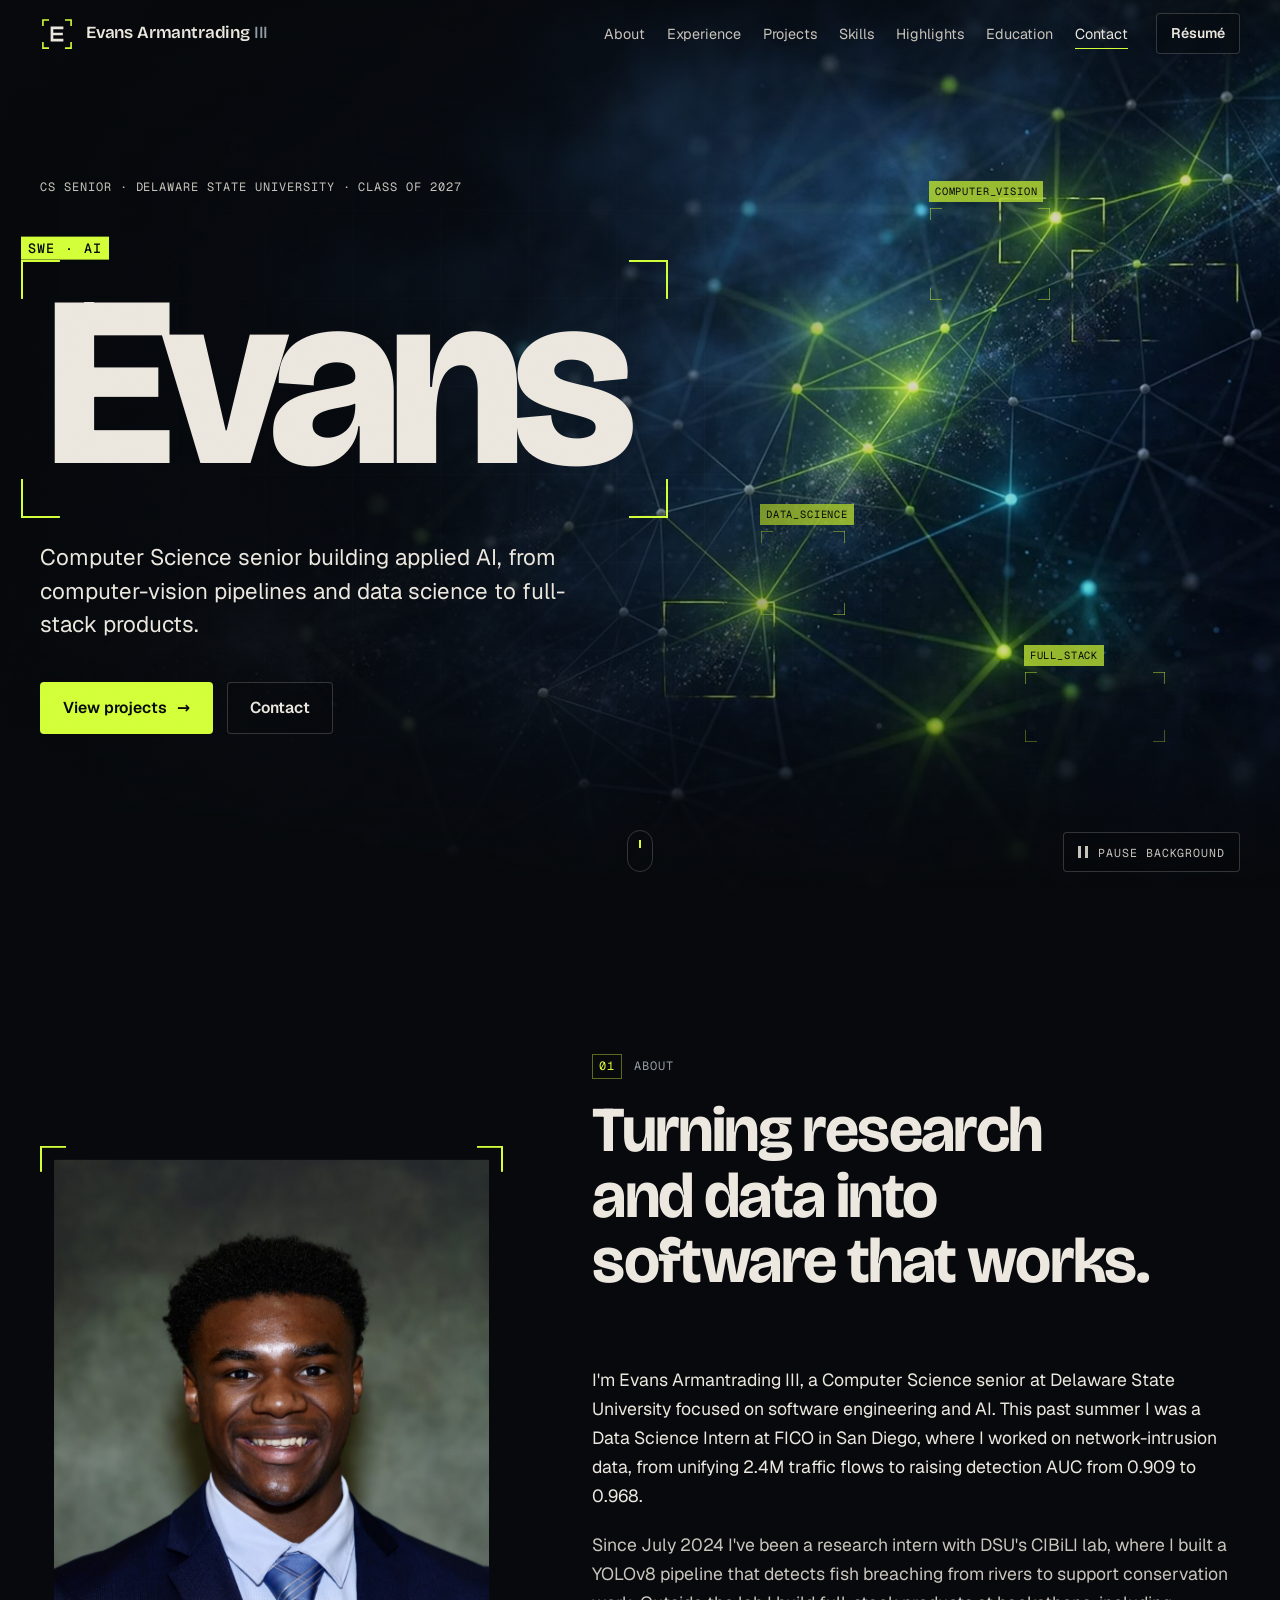
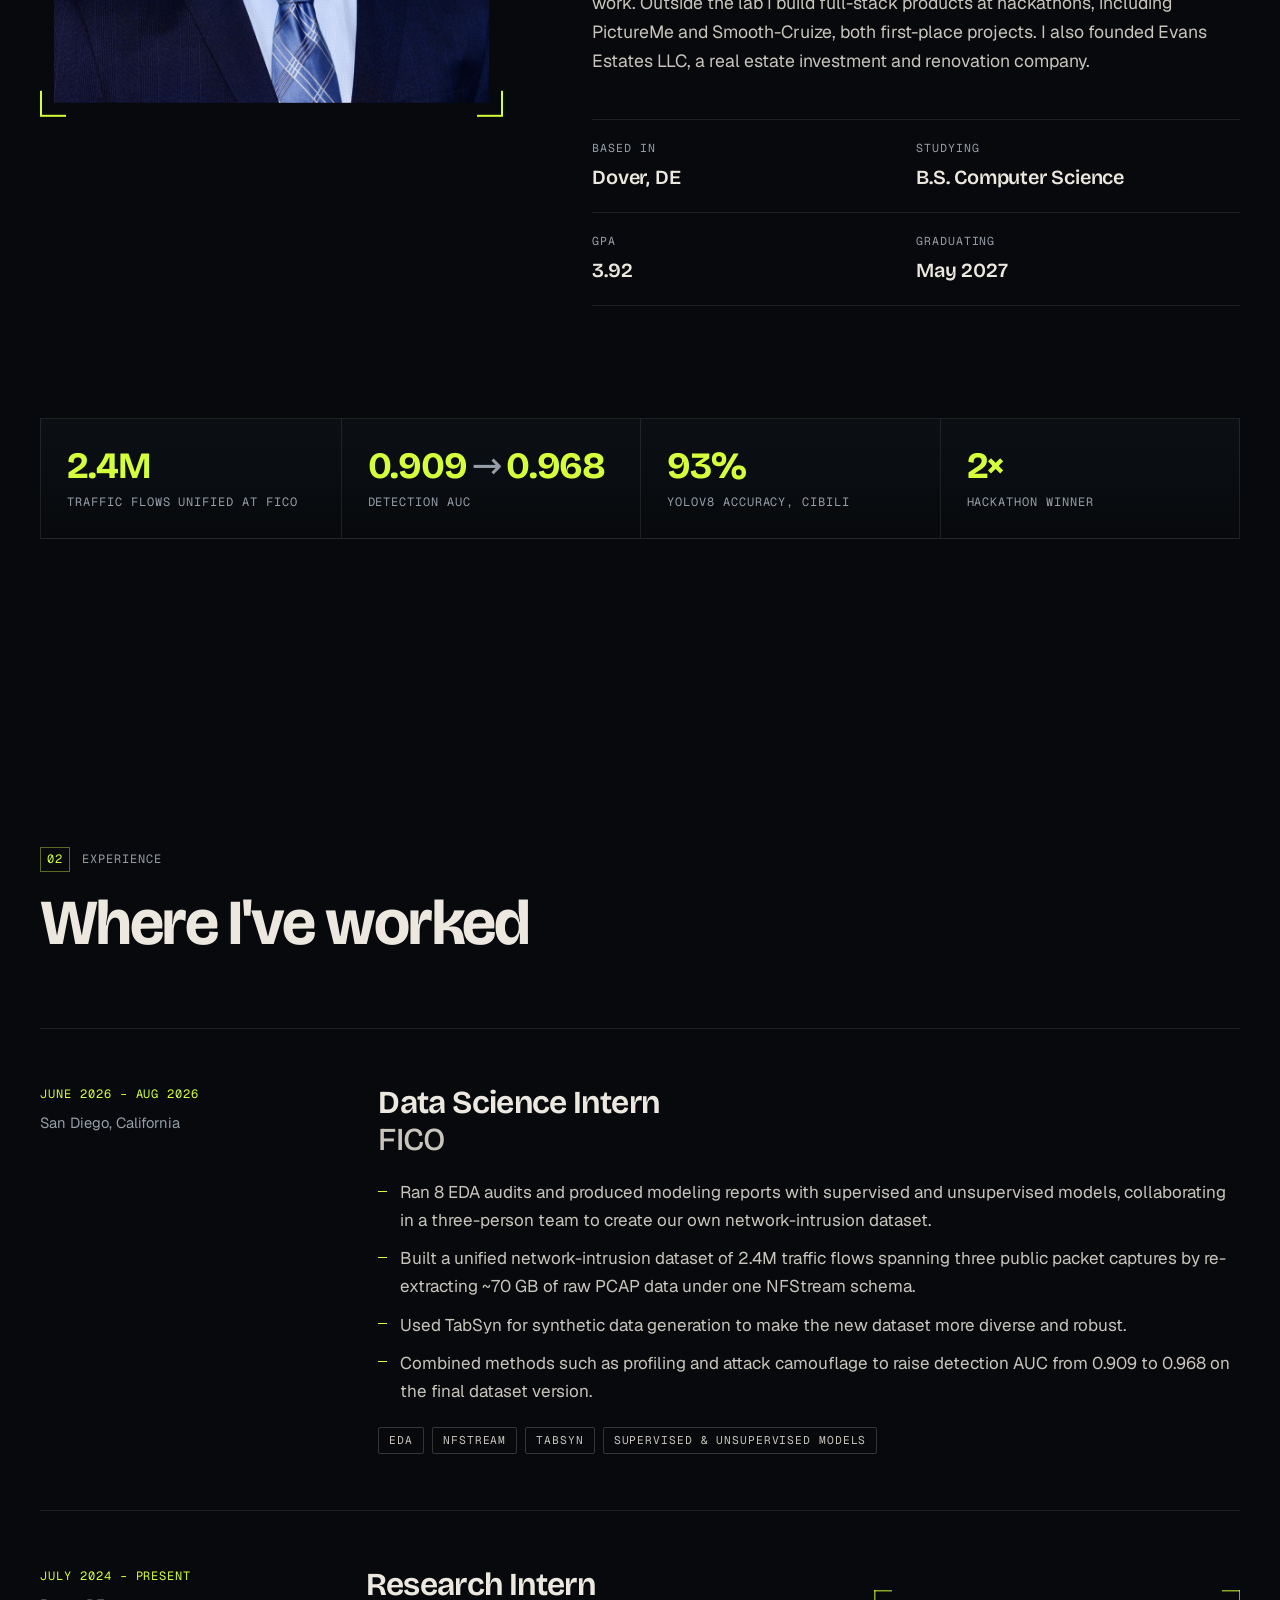
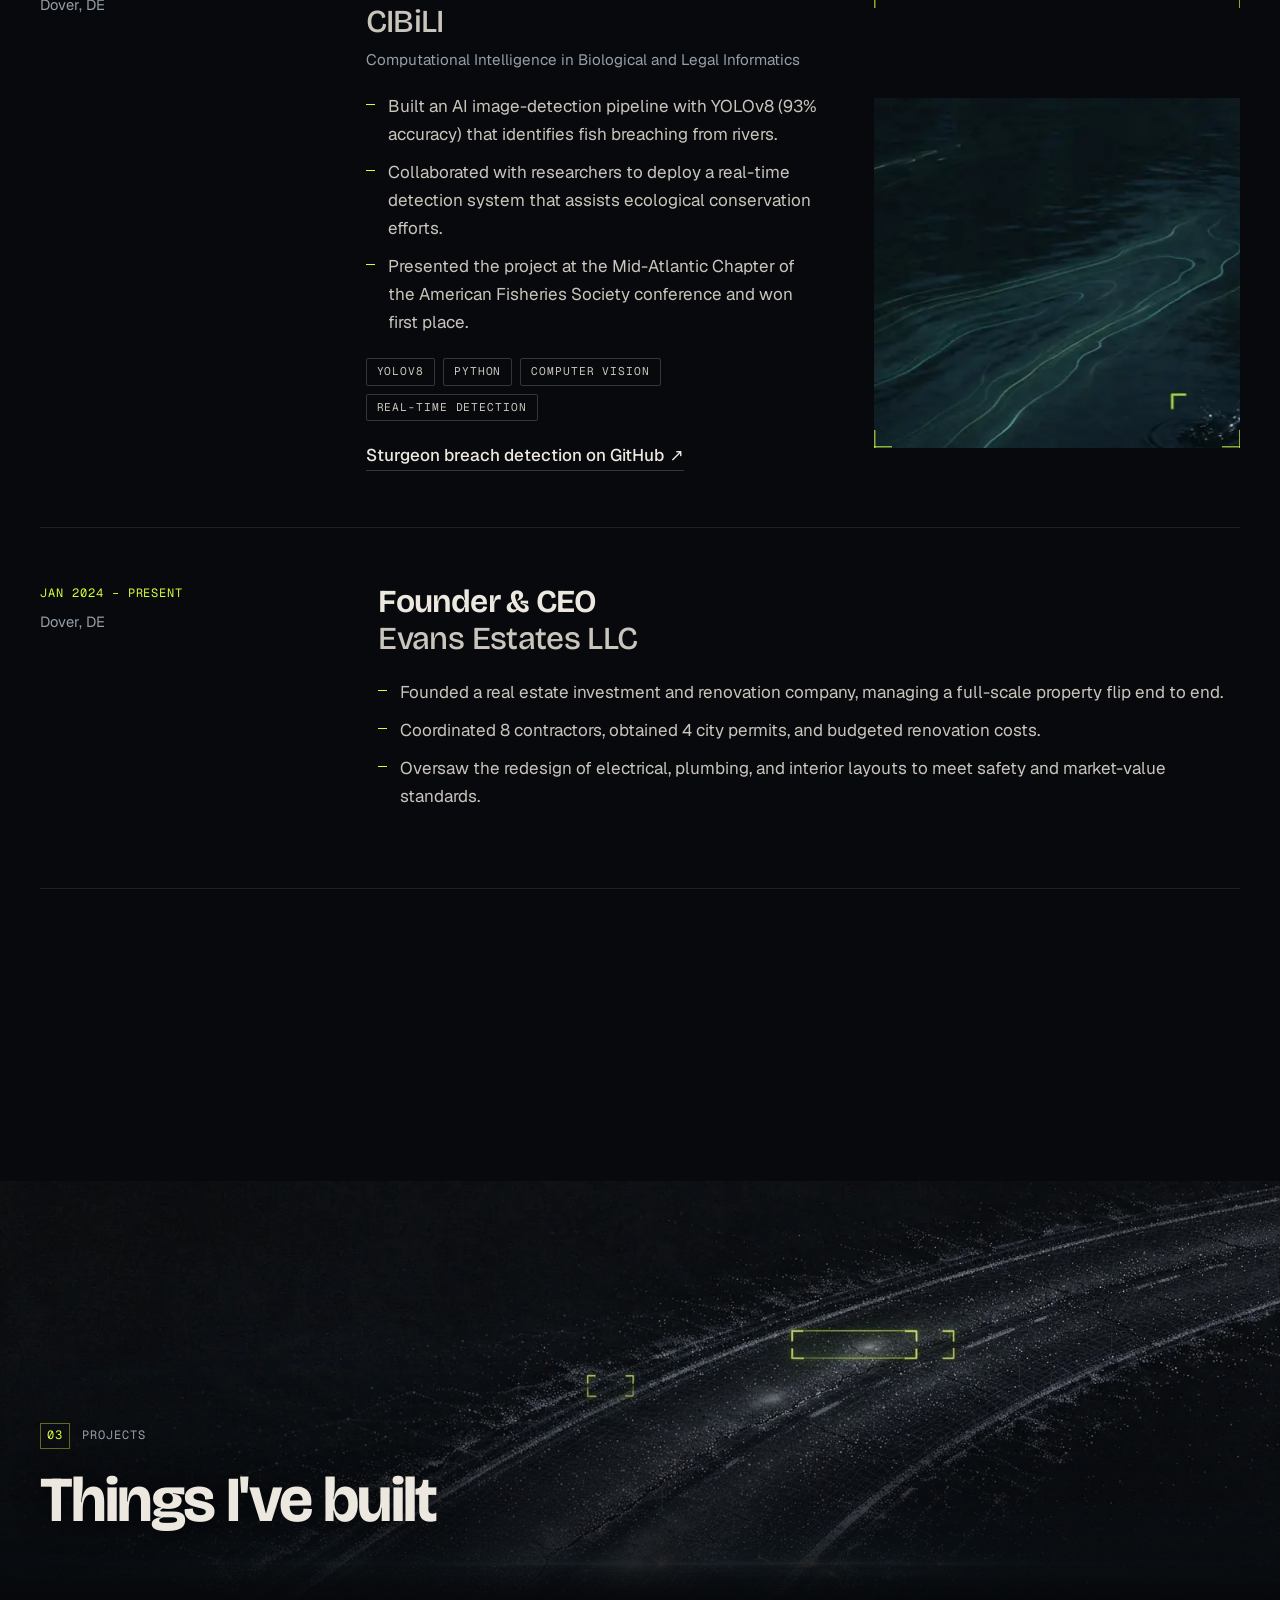
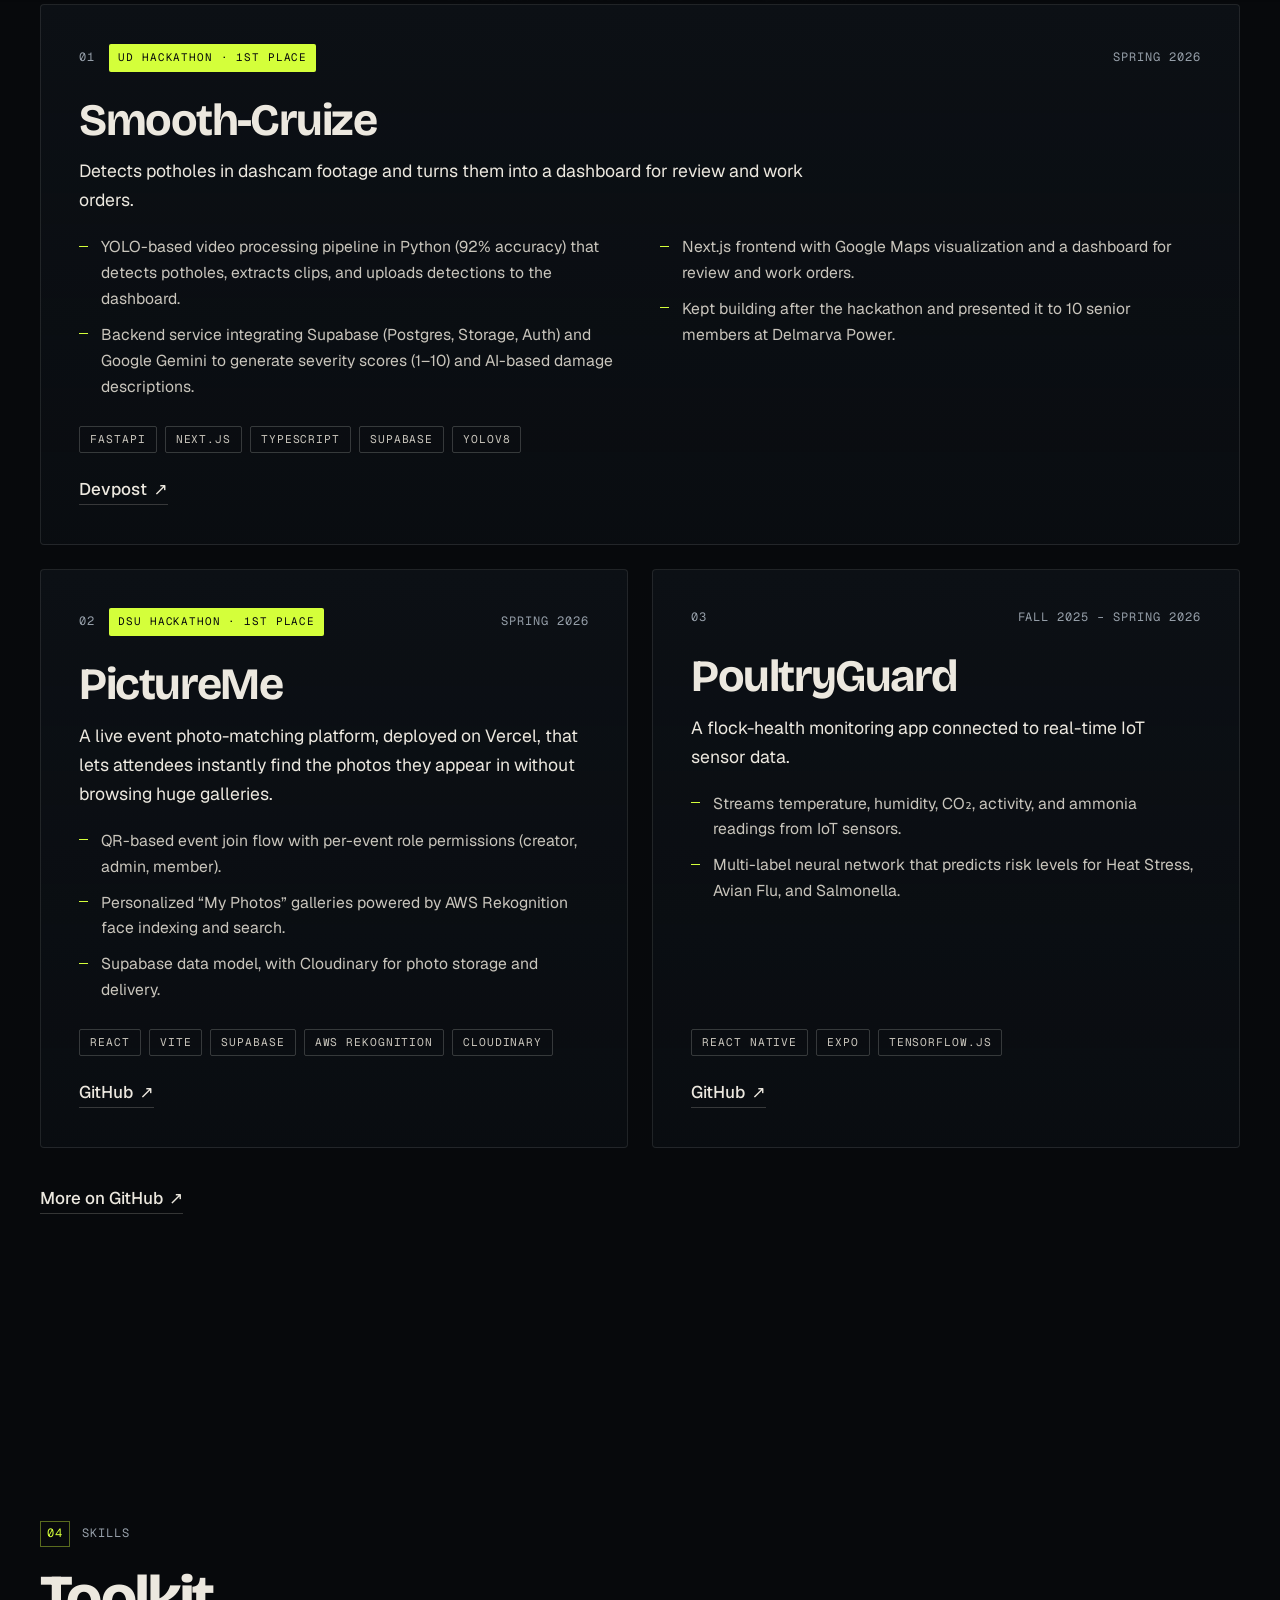
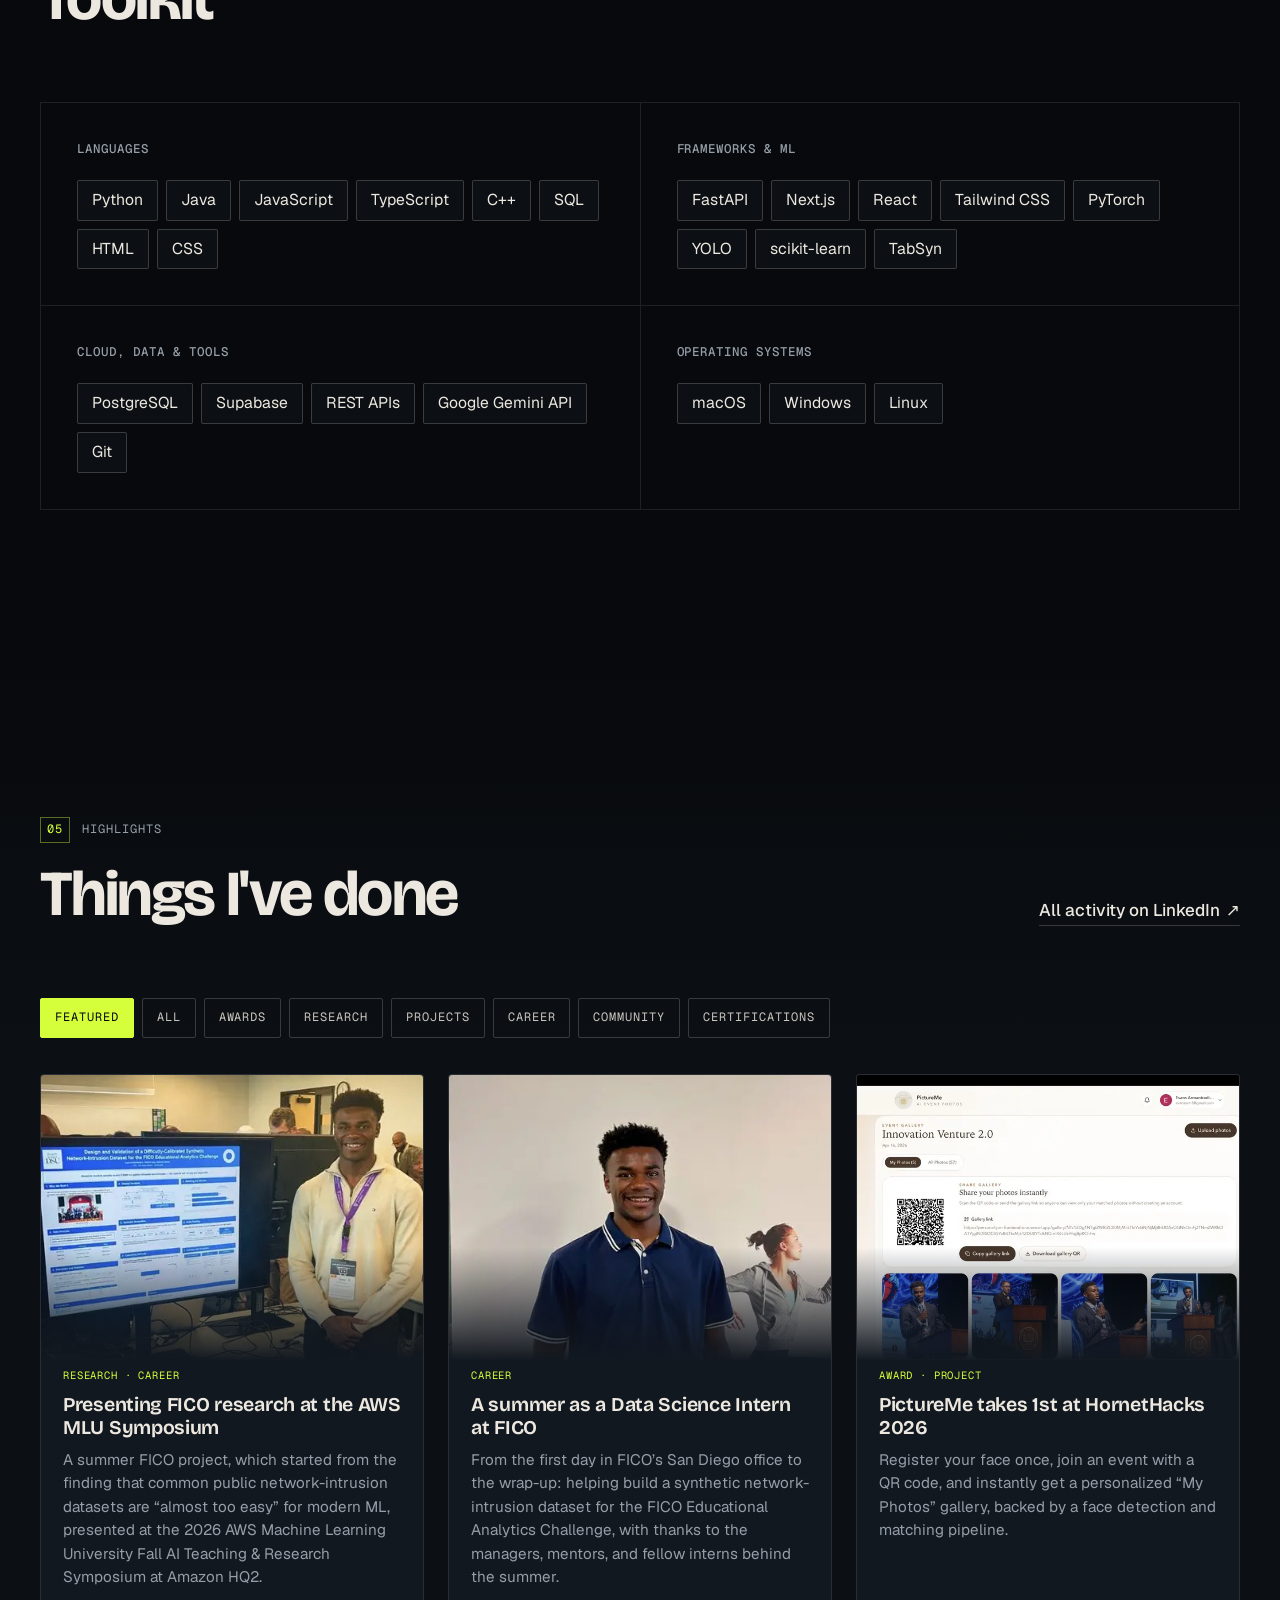
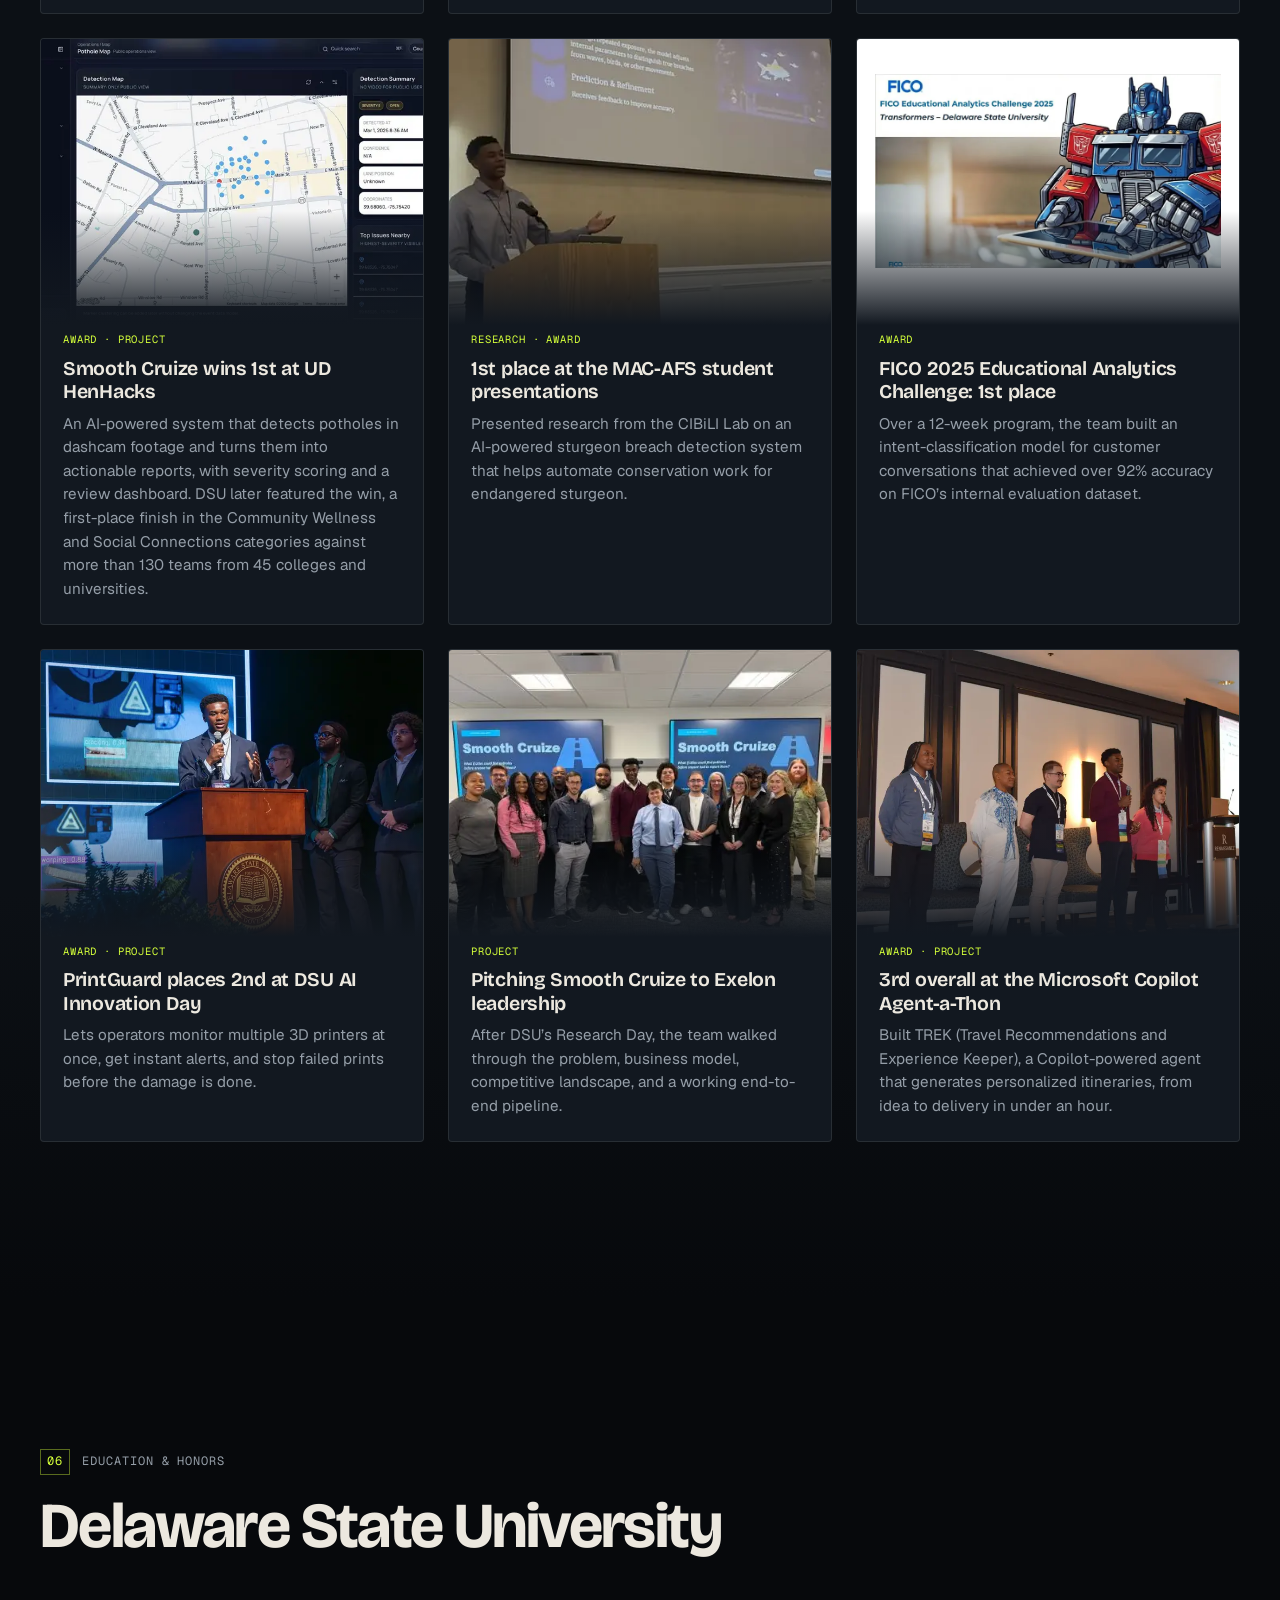
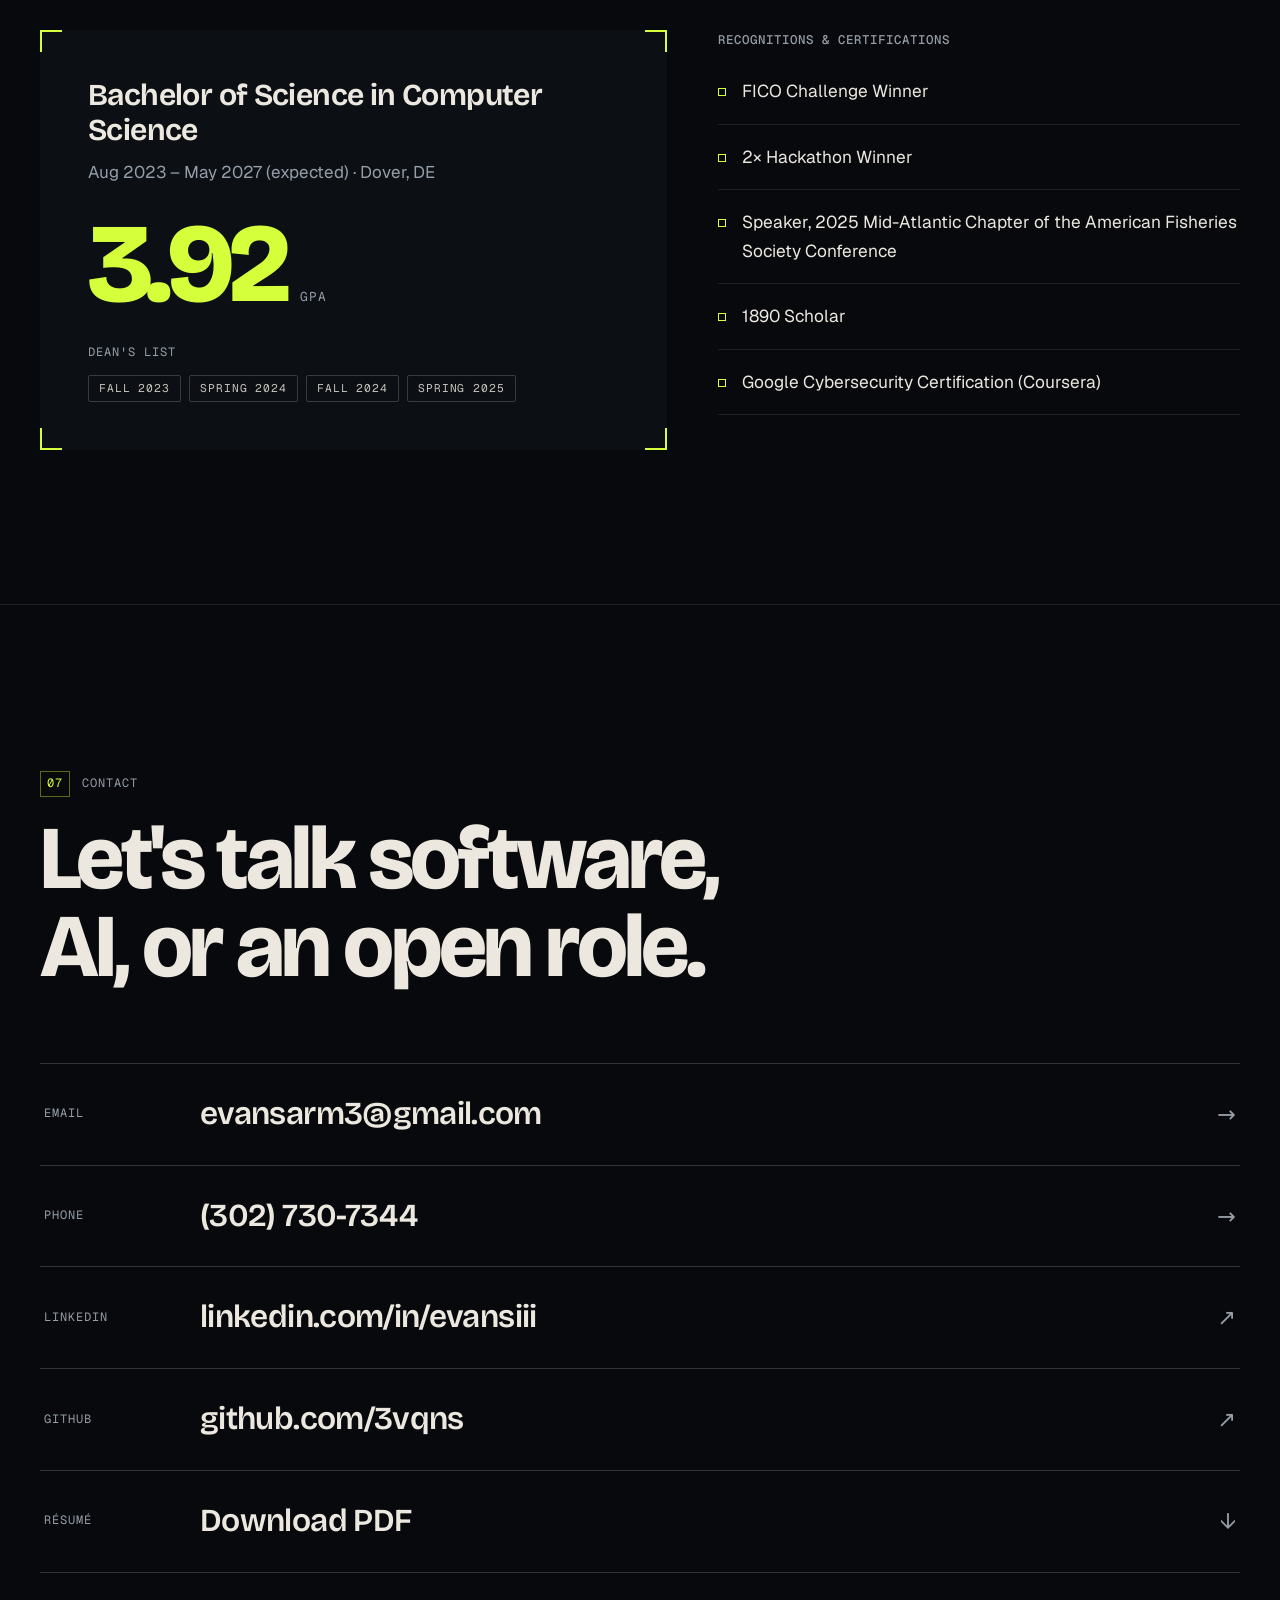
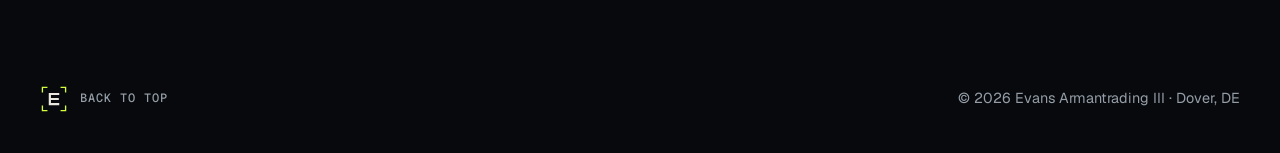
==== commit 9b8d51ac: "Rename headshot file so browsers can't serve the cached placeholder Co-Authored-By: Claude Opus 5.5 " ====
--- a/index.html
+++ b/index.html
@@ -46,7 +46,7 @@
     "familyName": "Armantrading",
     "honorificSuffix": "III",
     "url": "https://3vqns.github.io/",
-    "image": "https://3vqns.github.io/assets/img/headshot.jpg",
+    "image": "https://3vqns.github.io/assets/img/evans-armantrading-iii.jpg",
     "email": "mailto:evansarm3@gmail.com",
     "telephone": "+1-302-730-7344",
     "description": "Computer Science senior at Delaware State University focused on software engineering and AI.",
@@ -134,8 +134,8 @@
       <div class="container about__grid">
         <figure class="about__portrait" data-reveal>
           <div class="frame frame--portrait" data-parallax="0.06">
-            <!-- HEADSHOT: assets/img/headshot.jpg (4:5), built from assets/src/headshot-original.jpg -->
-            <img src="assets/img/headshot.jpg" alt="Portrait of Evans Armantrading III" width="960" height="1200" loading="lazy" decoding="async">
+            <!-- HEADSHOT: assets/img/evans-armantrading-iii.jpg (4:5), built from assets/src/headshot-original.jpg -->
+            <img src="assets/img/evans-armantrading-iii.jpg" alt="Portrait of Evans Armantrading III" width="960" height="1200" loading="lazy" decoding="async">
           </div>
         </figure>
         <div class="about__body">
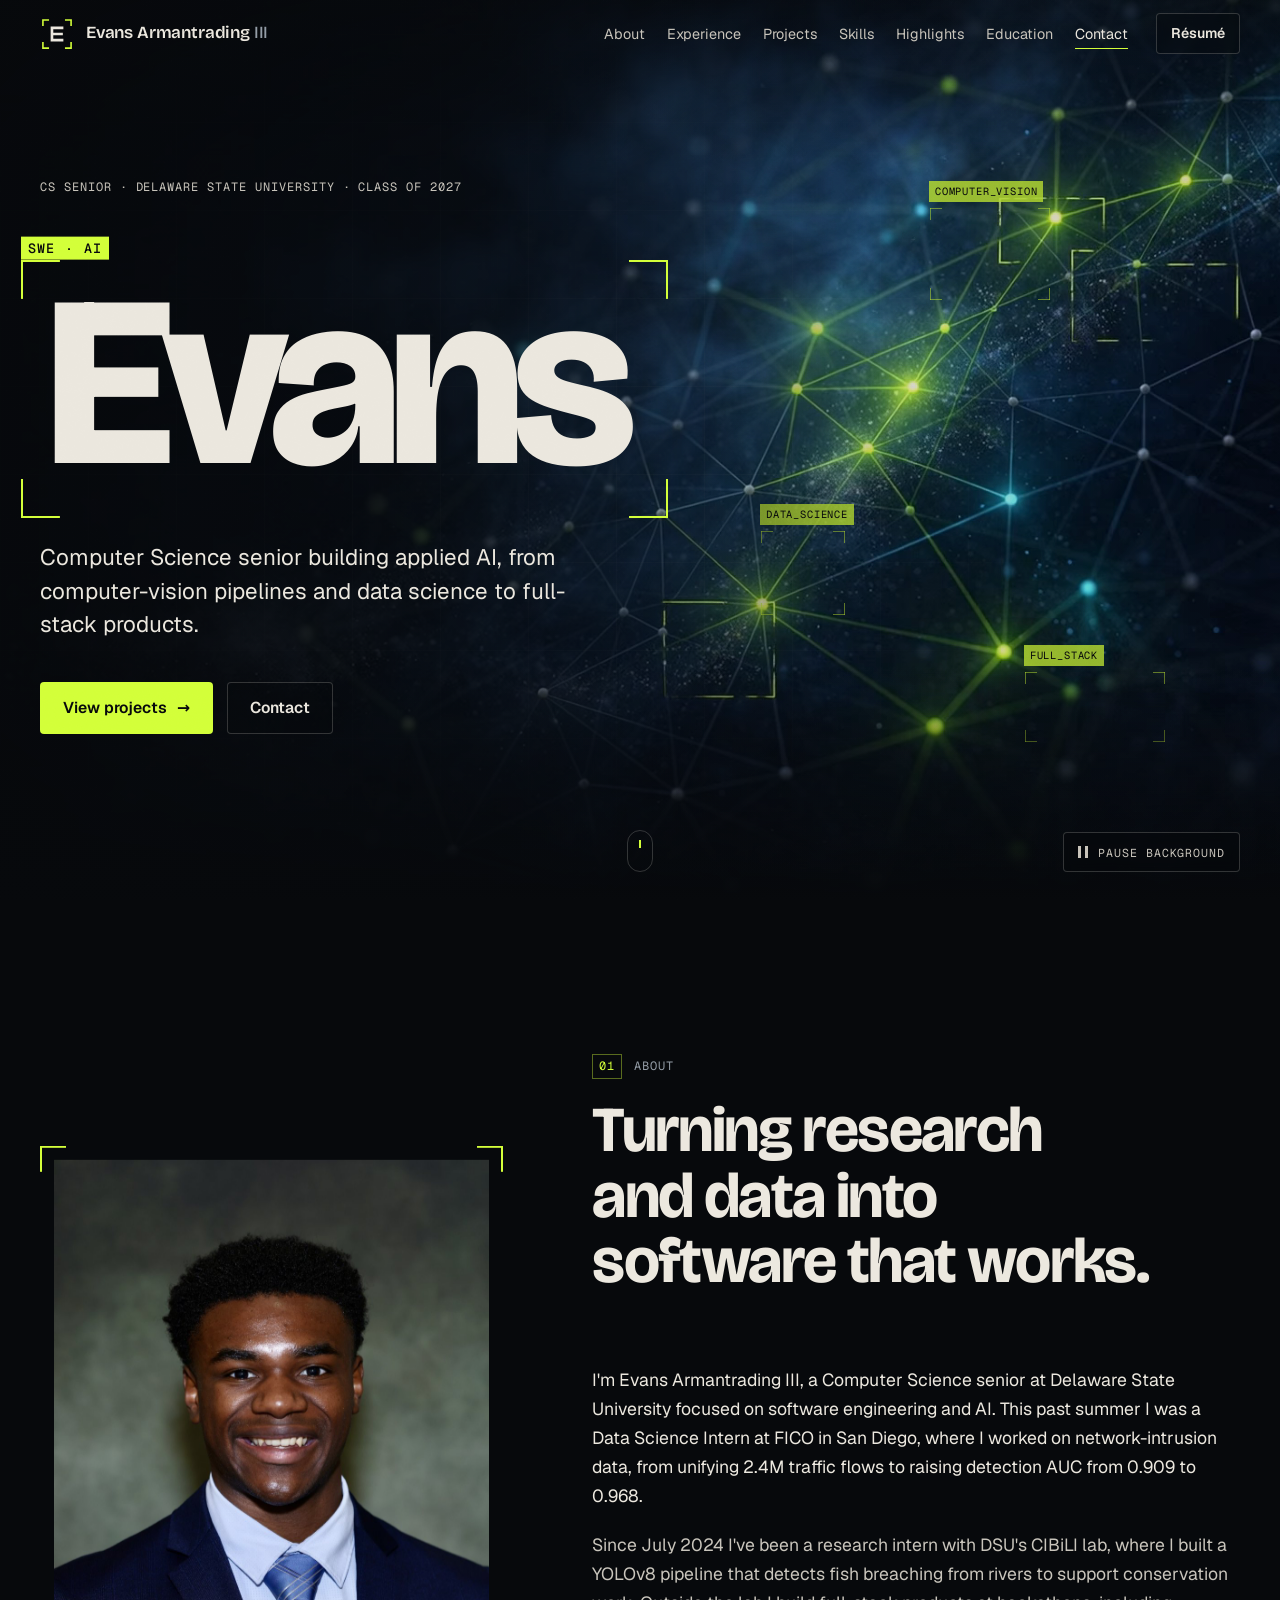
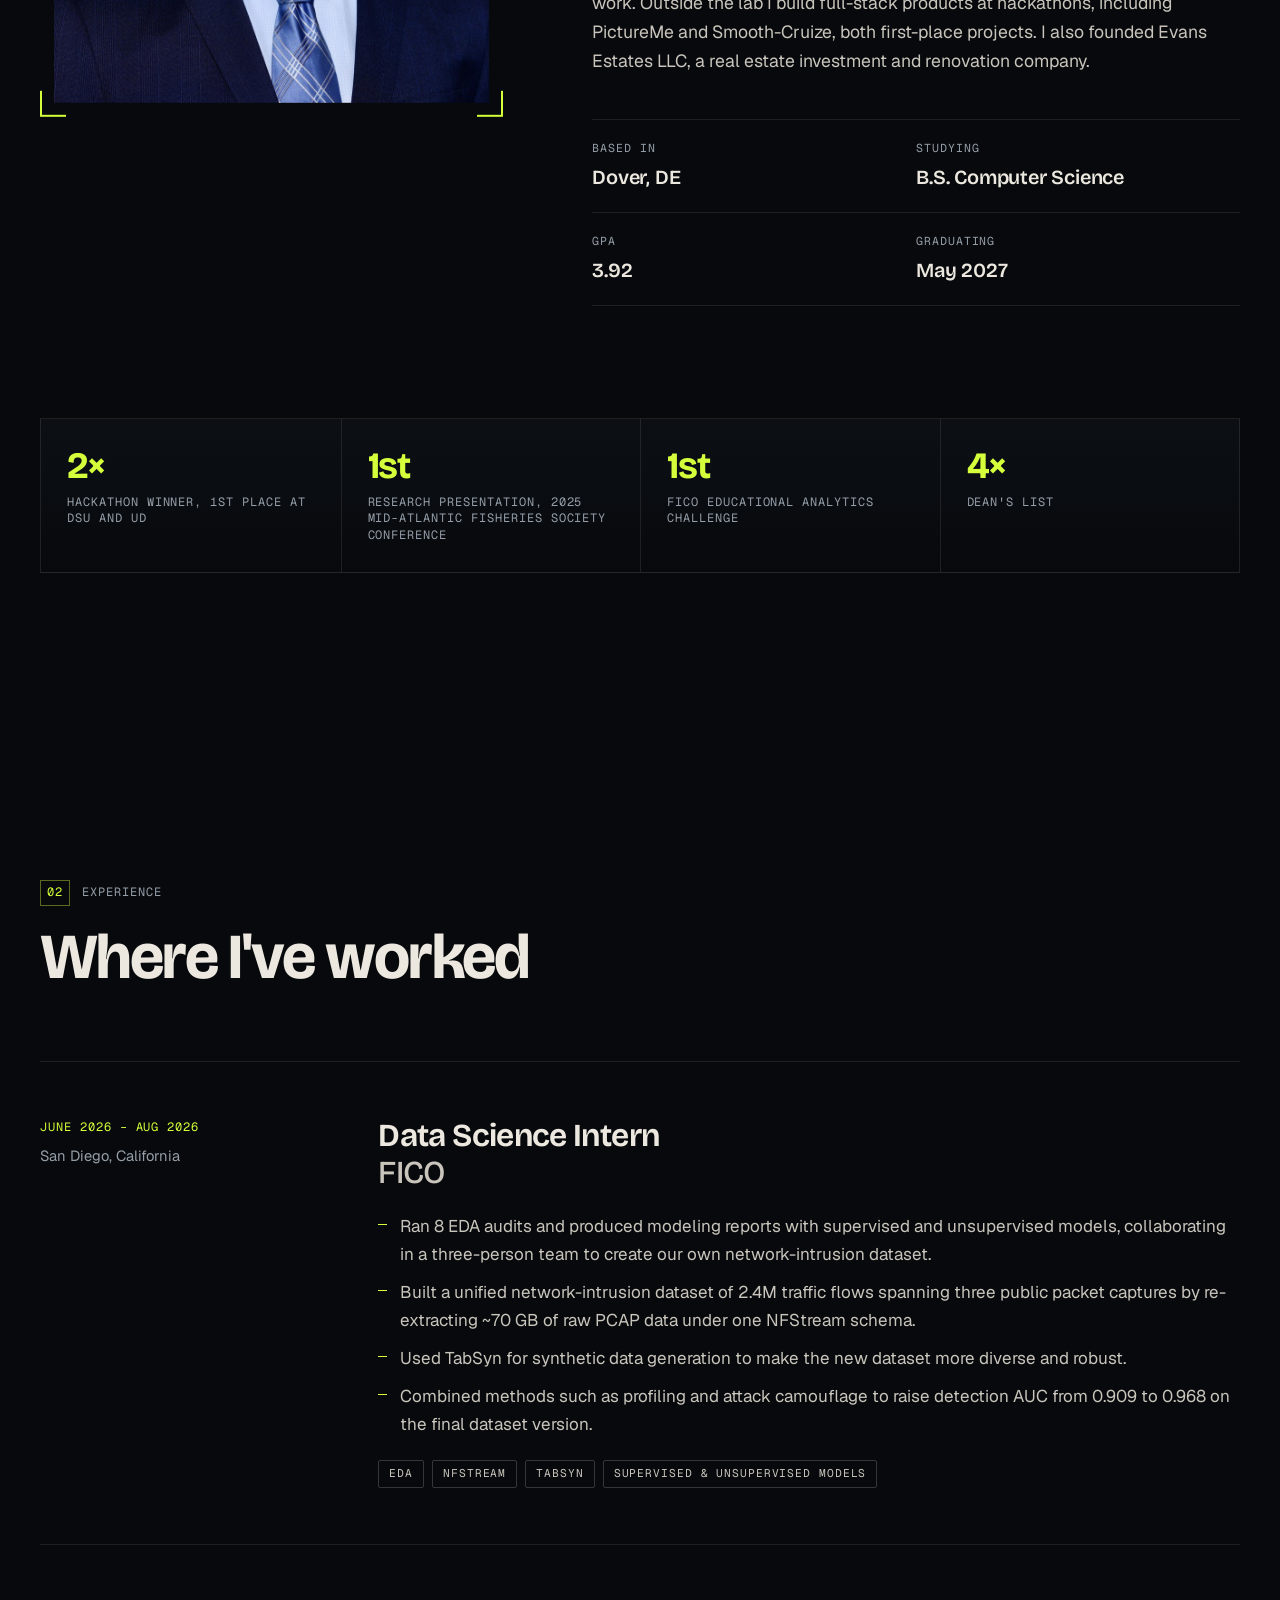
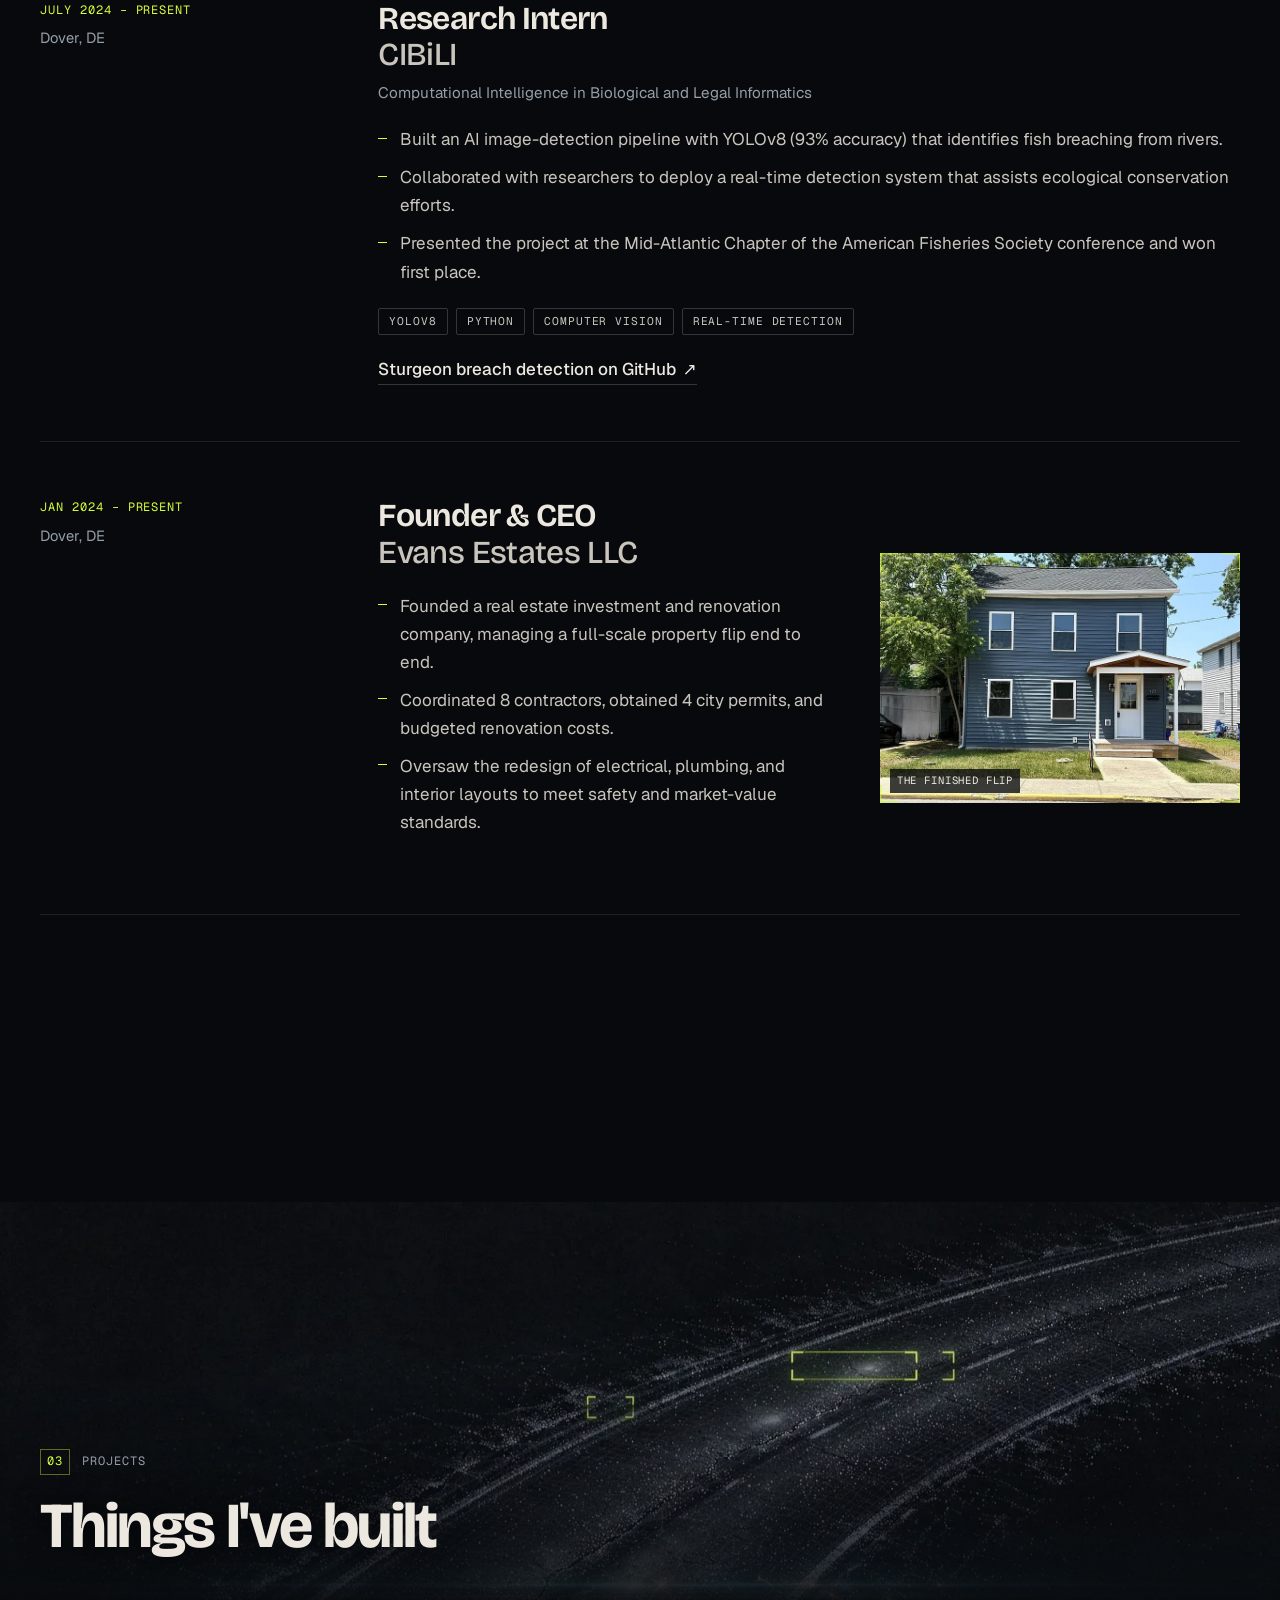
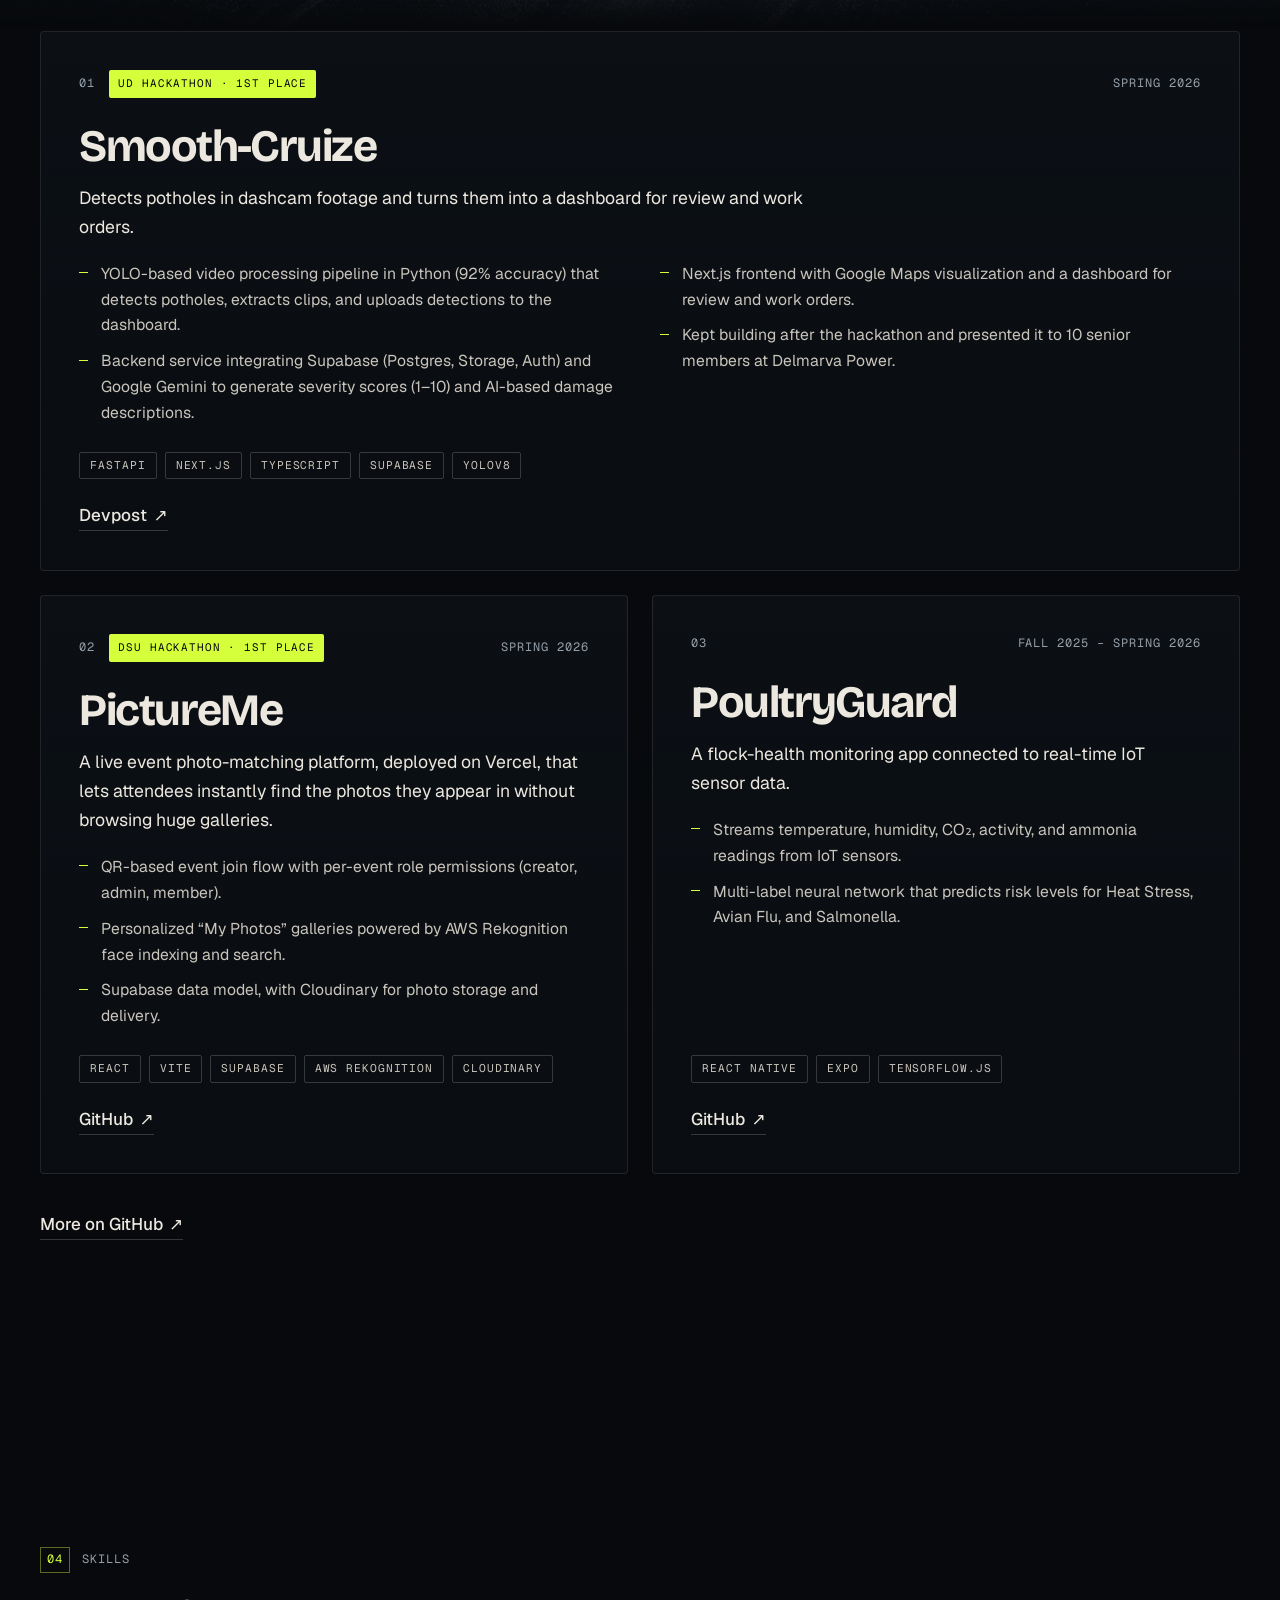
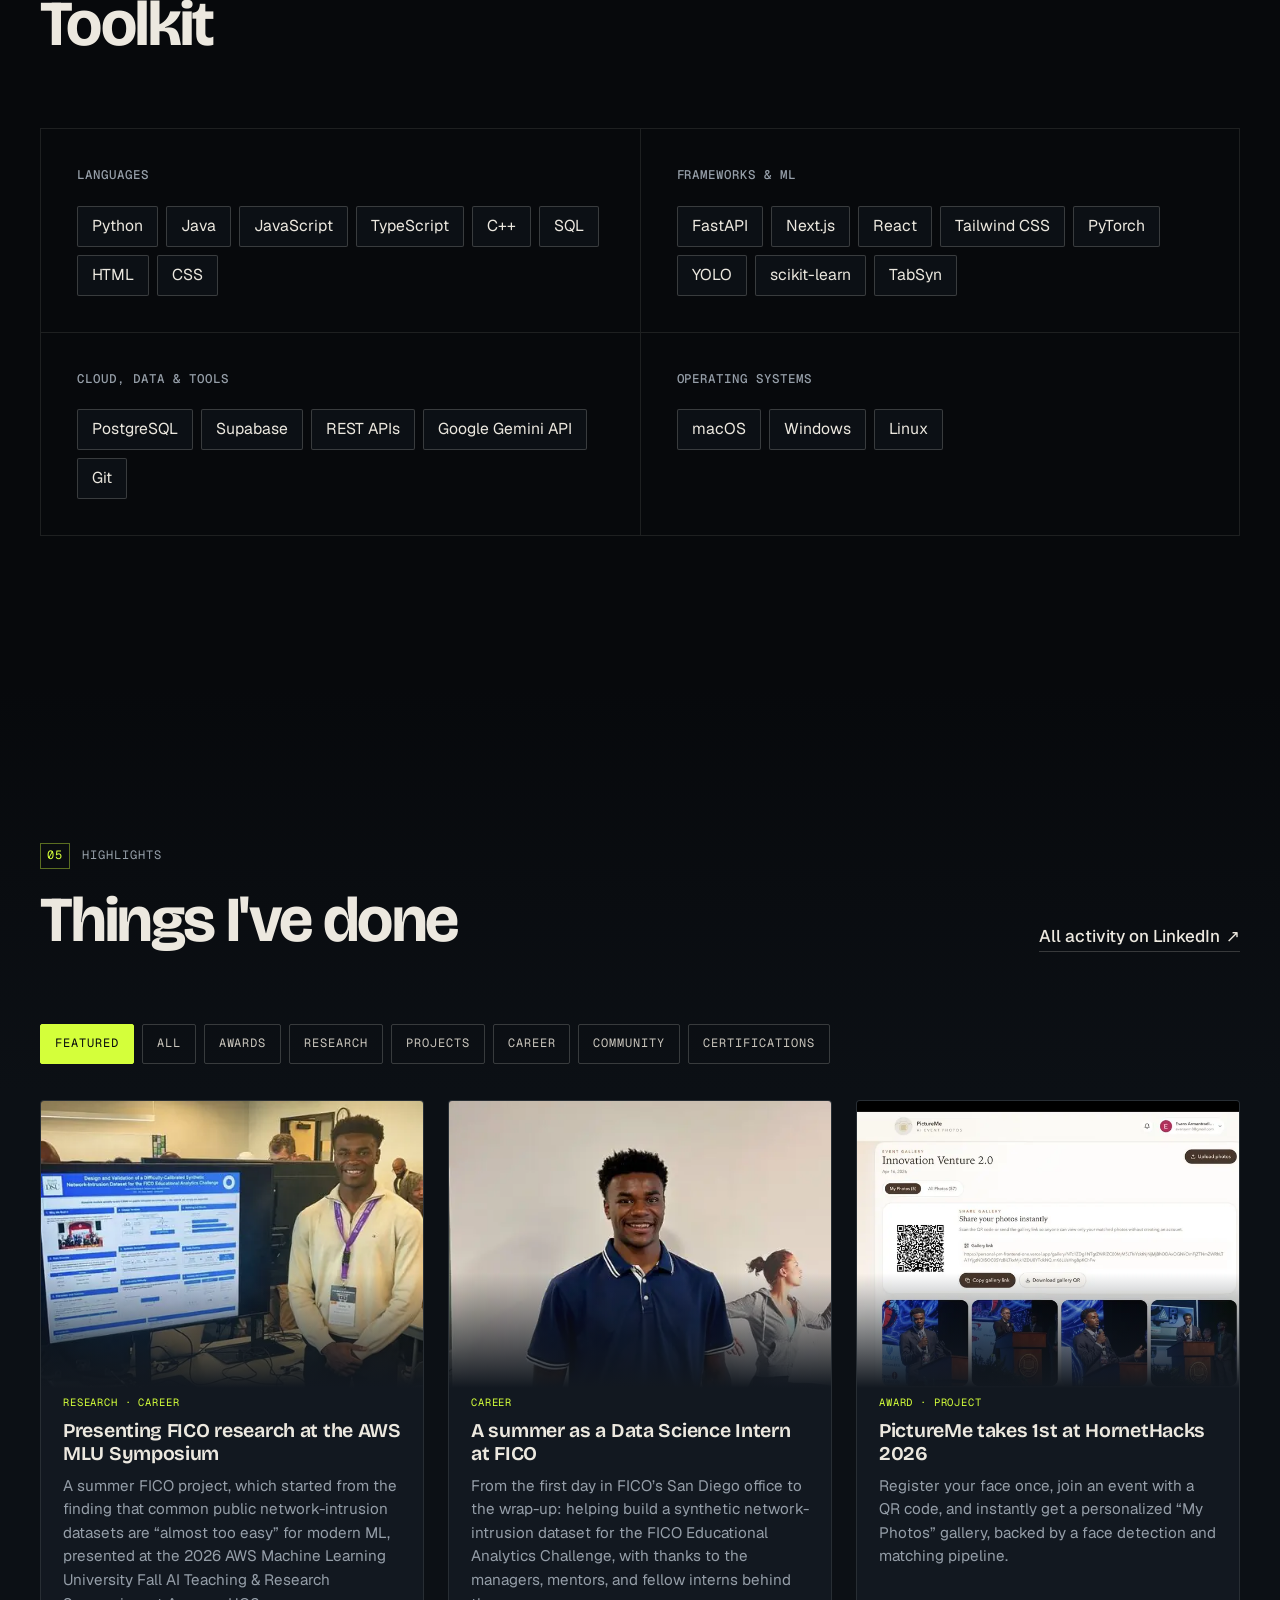
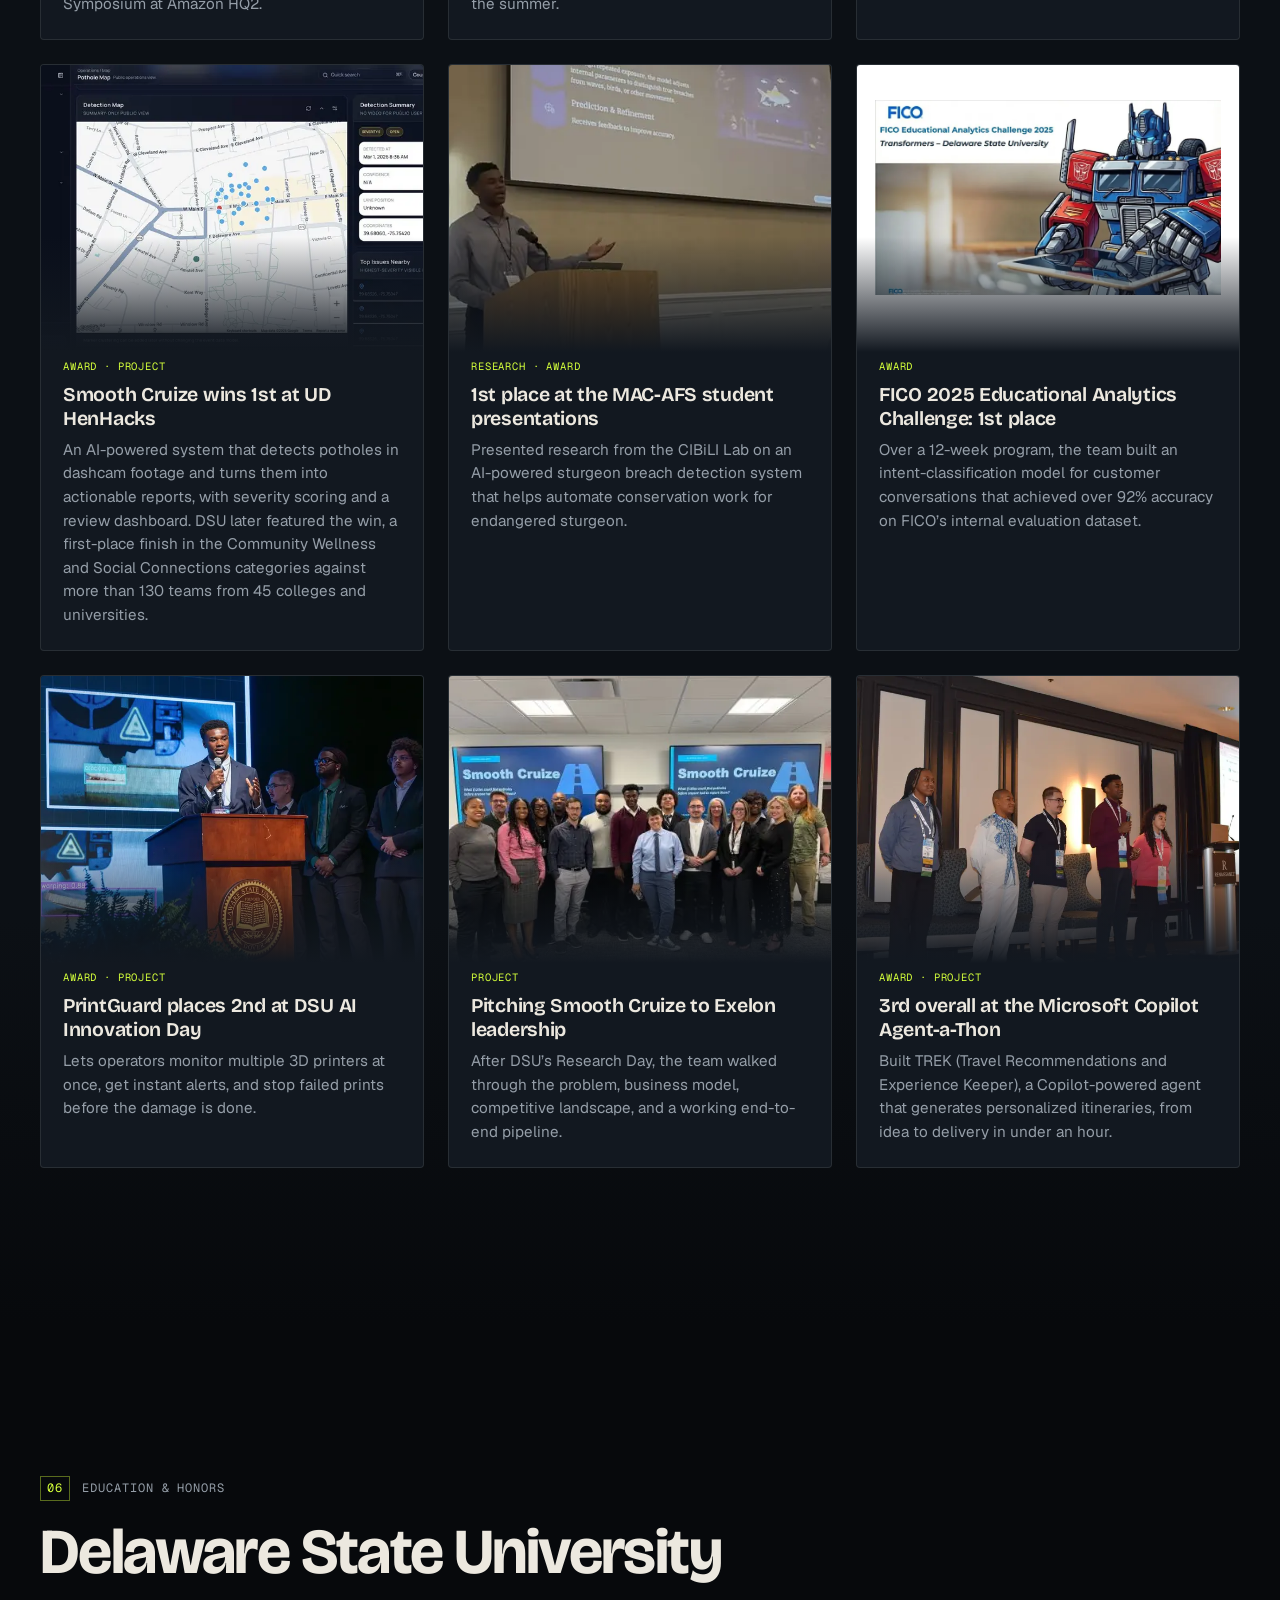
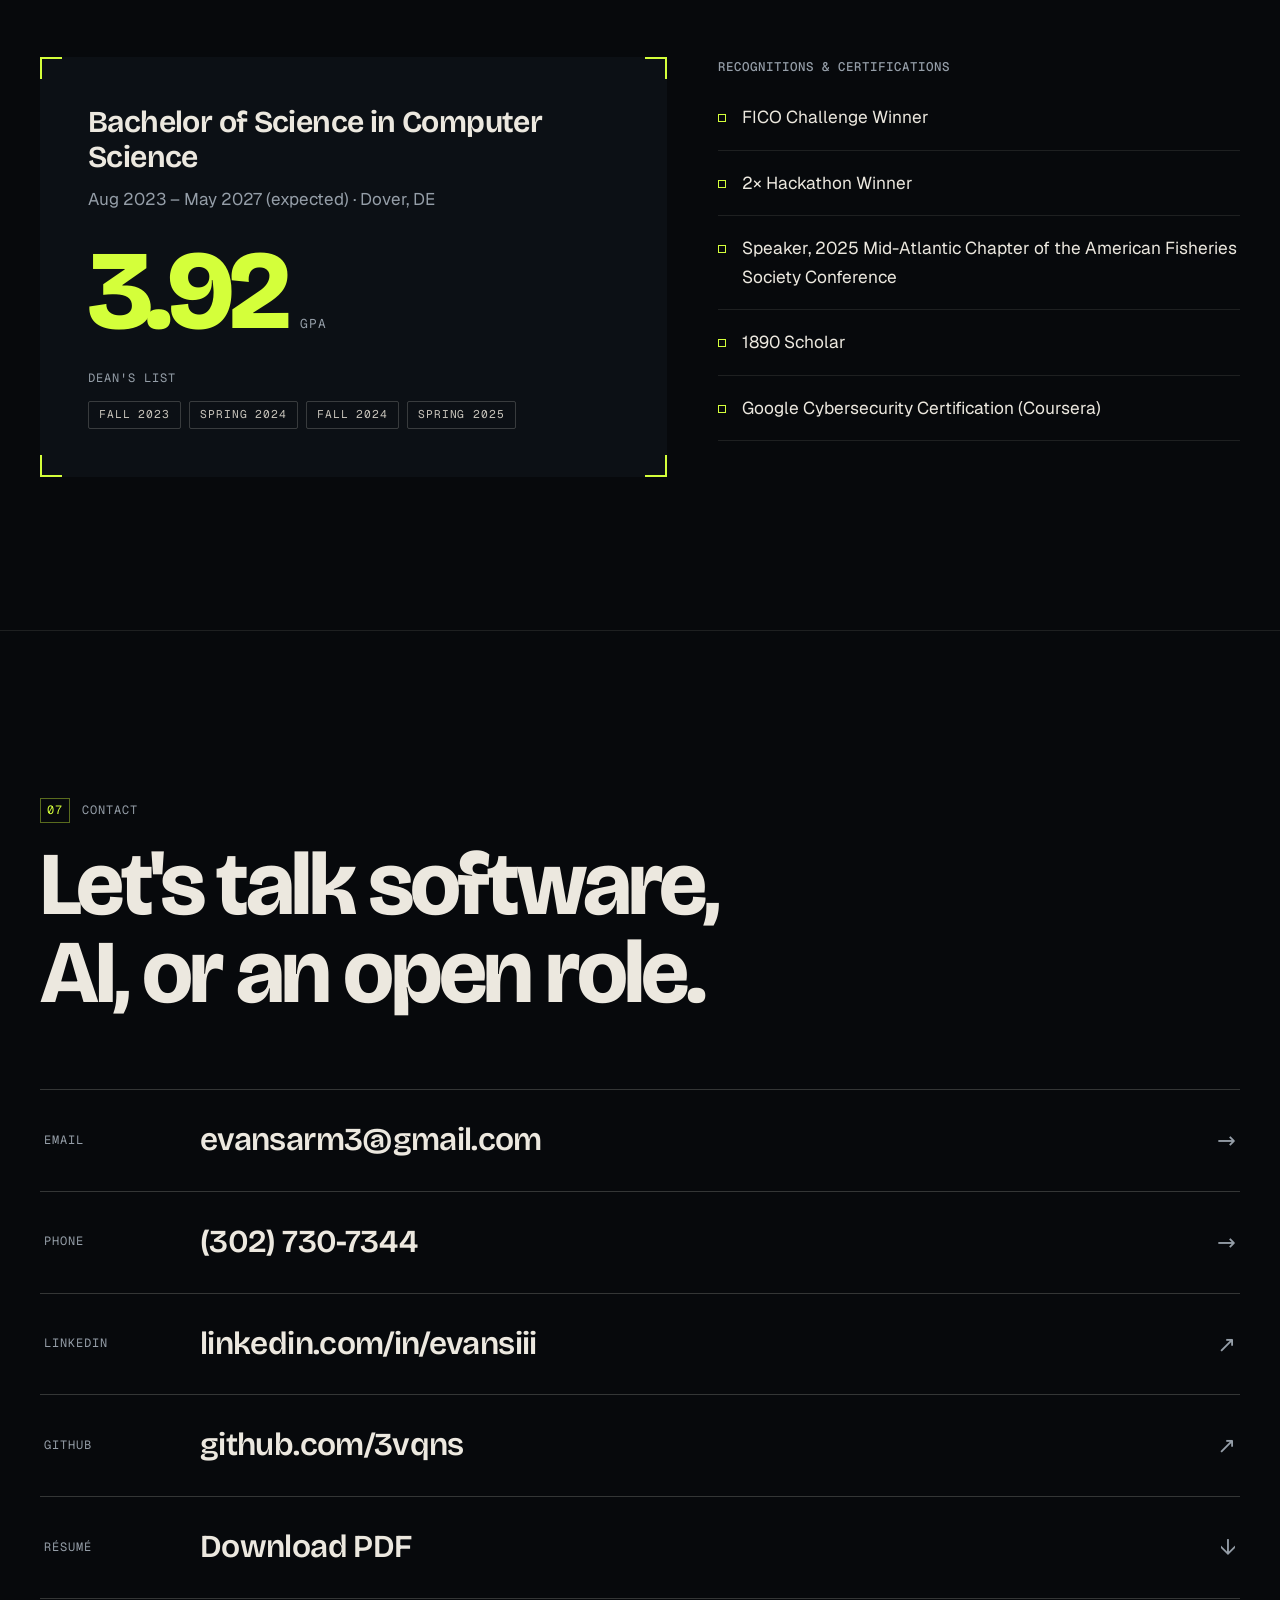
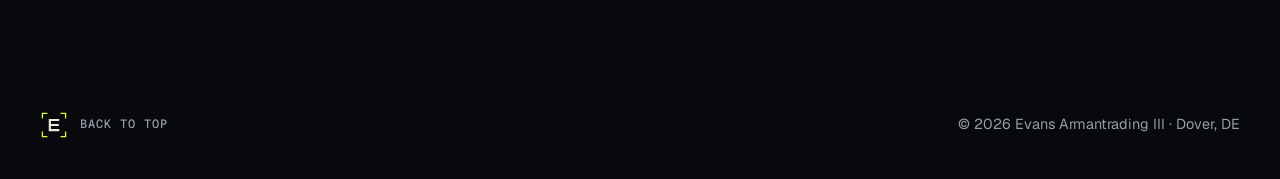
==== commit c4a66bad: "Recognition tiles in About; house photo for Evans Estates - Replace About readout metrics with recog" ====
--- a/index.html
+++ b/index.html
@@ -157,11 +157,11 @@
       </div>
 
       <div class="container">
-        <ul class="readout" data-reveal aria-label="Highlights">
-          <li><span class="readout__value">2.4M</span><span class="readout__label">traffic flows unified at FICO</span></li>
-          <li><span class="readout__value"><span class="nowrap">0.909<span class="readout__arrow" aria-hidden="true">→</span></span><span class="visually-hidden"> to </span><span class="nowrap">0.968</span></span><span class="readout__label">detection AUC</span></li>
-          <li><span class="readout__value">93%</span><span class="readout__label">YOLOv8 accuracy, CIBiLI</span></li>
-          <li><span class="readout__value">2×</span><span class="readout__label">hackathon winner</span></li>
+        <ul class="readout" data-reveal aria-label="Recognition">
+          <li><span class="readout__value">2×</span><span class="readout__label">Hackathon winner, 1st place at DSU and UD</span></li>
+          <li><span class="readout__value">1st</span><span class="readout__label">Research presentation, 2025 Mid-Atlantic Fisheries Society conference</span></li>
+          <li><span class="readout__value">1st</span><span class="readout__label">FICO Educational Analytics Challenge</span></li>
+          <li><span class="readout__value">4×</span><span class="readout__label">Dean's List</span></li>
         </ul>
       </div>
     </section>
@@ -194,7 +194,7 @@
             </div>
           </li>
 
-          <li class="role role--feature" data-reveal>
+          <li class="role" data-reveal>
             <div class="role__meta">
               <p class="role__date">July 2024 – Present</p>
               <p class="role__place">Dover, DE</p>
@@ -212,13 +212,9 @@
               </ul>
               <p class="role__links"><a class="link" href="https://github.com/3vqns/sturgeon-breach-detection" rel="noopener">Sturgeon breach detection on GitHub <span aria-hidden="true">↗</span></a></p>
             </div>
-            <figure class="role__art frame">
-              <img data-parallax="0.08" src="assets/img/research-800.webp" srcset="assets/img/research-800.webp 800w, assets/img/research-1600.webp 1600w" sizes="(min-width: 900px) 40vw, 92vw"
-                   alt="" width="1600" height="1067" loading="lazy" decoding="async">
-            </figure>
           </li>
 
-          <li class="role" data-reveal>
+          <li class="role role--feature" data-reveal>
             <div class="role__meta">
               <p class="role__date">Jan 2024 – Present</p>
               <p class="role__place">Dover, DE</p>
@@ -231,6 +227,11 @@
                 <li>Oversaw the redesign of electrical, plumbing, and interior layouts to meet safety and market-value standards.</li>
               </ul>
             </div>
+            <figure class="role__art frame">
+              <img src="assets/img/evans-estates-house.webp" alt="The finished house from the Evans Estates property flip, with new blue siding, windows, and a covered front porch"
+                   width="768" height="532" loading="lazy" decoding="async">
+              <figcaption class="role__caption">The finished flip</figcaption>
+            </figure>
           </li>
         </ol>
       </div>
--- a/assets/css/styles.css
+++ b/assets/css/styles.css
@@ -538,8 +538,6 @@
   line-height: 1.05;
   color: var(--signal);
 }
-.readout__arrow { color: var(--mute); margin-inline: 0.12em; font-weight: 400; }
-.nowrap { white-space: nowrap; }
 .section__head--over .section__title { text-shadow: 0 2px 30px rgba(7, 9, 12, 0.9); }
 .readout__label { color: var(--mute); line-height: 1.4; }
 
@@ -558,13 +556,15 @@
 /* ---------- Experience -------------------------------------------------- */
 .timeline { display: grid; gap: 0; border-top: 1px solid var(--line); }
 .role {
+  --role-gap: clamp(24px, 4vw, 64px);
   display: grid;
   grid-template-columns: minmax(0, 3fr) minmax(0, 9fr);
-  gap: 24px clamp(24px, 4vw, 64px);
+  gap: 24px var(--role-gap);
   padding-block: clamp(36px, 5vw, 56px);
   border-bottom: 1px solid var(--line);
 }
-.role--feature { grid-template-columns: minmax(0, 3fr) minmax(0, 5fr) minmax(0, 4fr); }
+/* first column matches the 3fr column of a two-column .role so titles line up */
+.role--feature { grid-template-columns: calc((100% - var(--role-gap)) * 0.25) minmax(0, 5fr) minmax(0, 4fr); }
 .role__date { color: var(--signal); margin-bottom: 6px; }
 .role__place { color: var(--mute); font-size: 0.92rem; }
 .role__title {
@@ -589,12 +589,16 @@
   align-self: center;
   overflow: hidden;
 }
-.role__art img { width: 100%; aspect-ratio: 4 / 5; object-fit: cover; scale: 1.14; }
+.role__art img { width: 100%; height: auto; }
+.role__caption {
+  position: absolute; left: 10px; bottom: 10px;
+  font-family: var(--font-mono); font-size: 0.66rem; letter-spacing: 0.08em; text-transform: uppercase;
+  padding: 3px 7px; background: rgba(7, 9, 12, 0.78); color: var(--bone);
+}
 
 @media (max-width: 900px) {
   .role, .role--feature { grid-template-columns: 1fr; gap: 12px; }
   .role__art { margin-top: 16px; }
-  .role__art img { aspect-ratio: 16 / 10; }
 }
 
 .chips { display: flex; flex-wrap: wrap; gap: 8px; }
